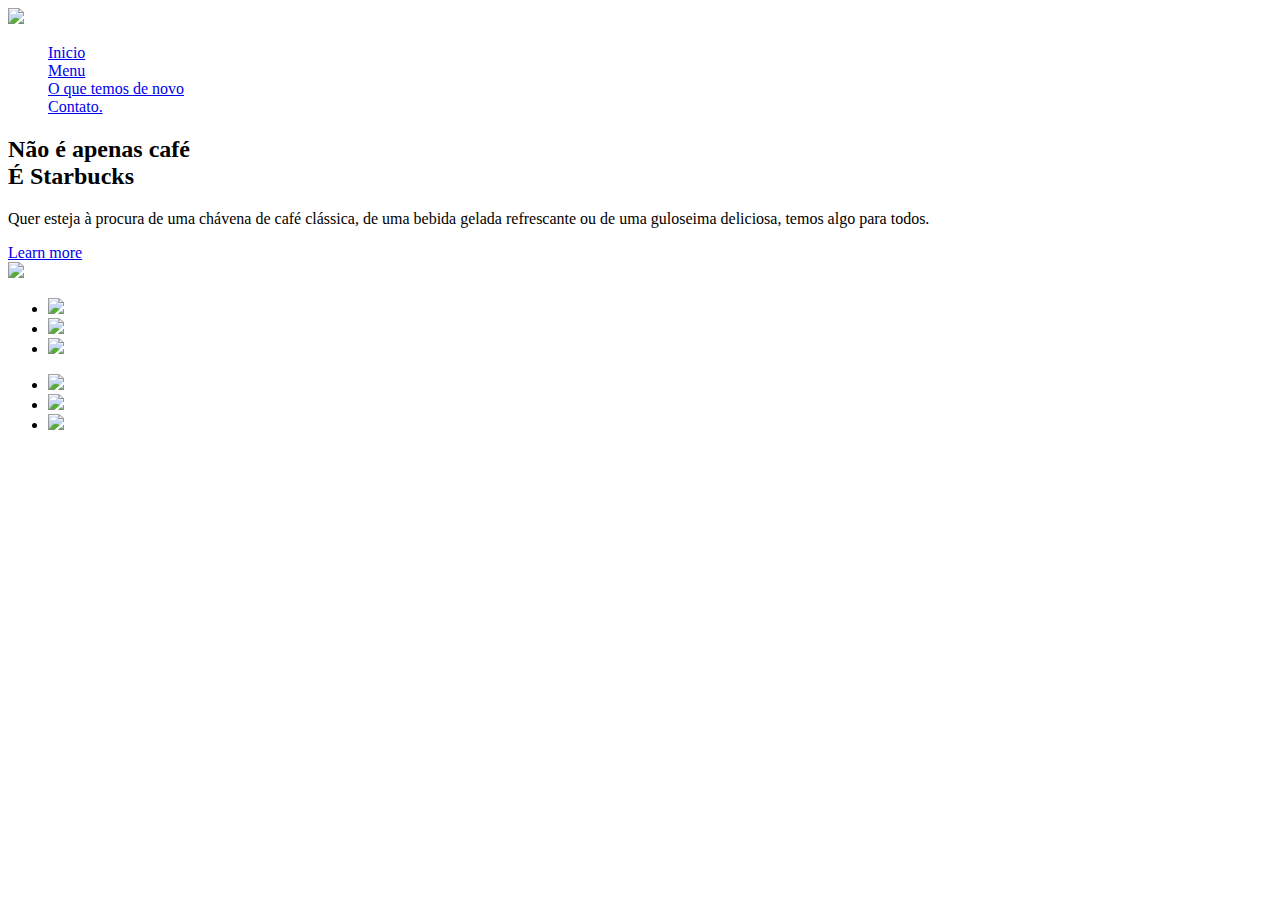
==== index.html @ 850cdb32 "subindo o projeto" ====
<!DOCTYPE html>
<html lang="en">
  <head>
    <meta charset="UTF-8" />
    <link rel="stylesheet" href="style.css" />
    <link rel="icon" type="image/x-icon" href="/img/logo.png">
    <title>Starbucks Website Landing Pages</title>
    <link rel="icon" type="image/x-icon" href="/img/logo.png"> 
    <link rel="stylesheet" href="./assets/styles.css">    

  </head>
  <body>
    <section>
      <div class="circle"></div>
      <header>
        <a href="#" class="logo"> <img src="img/logo.png" /></a>
        <ul class="nav-hover" style="list-style-type: none;">
          <li><a href="hom.html" class="menu-btn">Inicio</a></li>
          <li><a href="main.html" class "menu-btn">Menu</a></li>
          <li><a href="#">O que temos de novo</a></li>
          <li><a href="#">Contato.</a></li>
        </ul>
        
      </header>
      <div class="content">
        <div class="textBox">
          <h2>Não é apenas café<br />É <span>Starbucks</span></h2>
    
          <p>
            Quer esteja à procura de uma chávena de café clássica, de uma bebida gelada refrescante ou de uma guloseima deliciosa, temos algo para todos.
          </p>
          <a href="#">Learn more</a>
        </div>
        <div class="imgBox">
          <img src="img/img1.png" class="starbucks" />
        </div>
      </div>
      <ul class="thumb">
        <li>
          <img
            src="img/thumb1.png"
            onclick="imgSlider('img/img1.png');changeCircleColor('#00AD65')"
          />
        </li>
        <li>
          <img
            src="./img/img2.png"
            onclick="imgSlider('img/img2.png');changeCircleColor('#FF6C96')"
          />
        </li>
        <li>
          <img
            src="img/thumb3.png"
            onclick="imgSlider('img/img3.png');changeCircleColor('#EF21B4')"
          />
        </li>
      </ul>
      <ul class="sci">
        <li>
          <a href="#"><img src="img/facebook.png" /></a>
        </li>
        <li>
          <a href="#"><img src="./img/twitter-x.svg"  class="tt"/></a>
        </li>
        <li>
          <a href="#"><img src="img/instagram.png" /></a>
        </li>
      </ul>
    </section>
    <script type="text/javascript">
      function imgSlider(anything) {
        document.querySelector(".starbucks").src = anything;
      }
      function changeCircleColor(color) {
        const circle = document.querySelector(".circle");
        circle.style.background = color;
      }
    </script>
  </body>
</html>
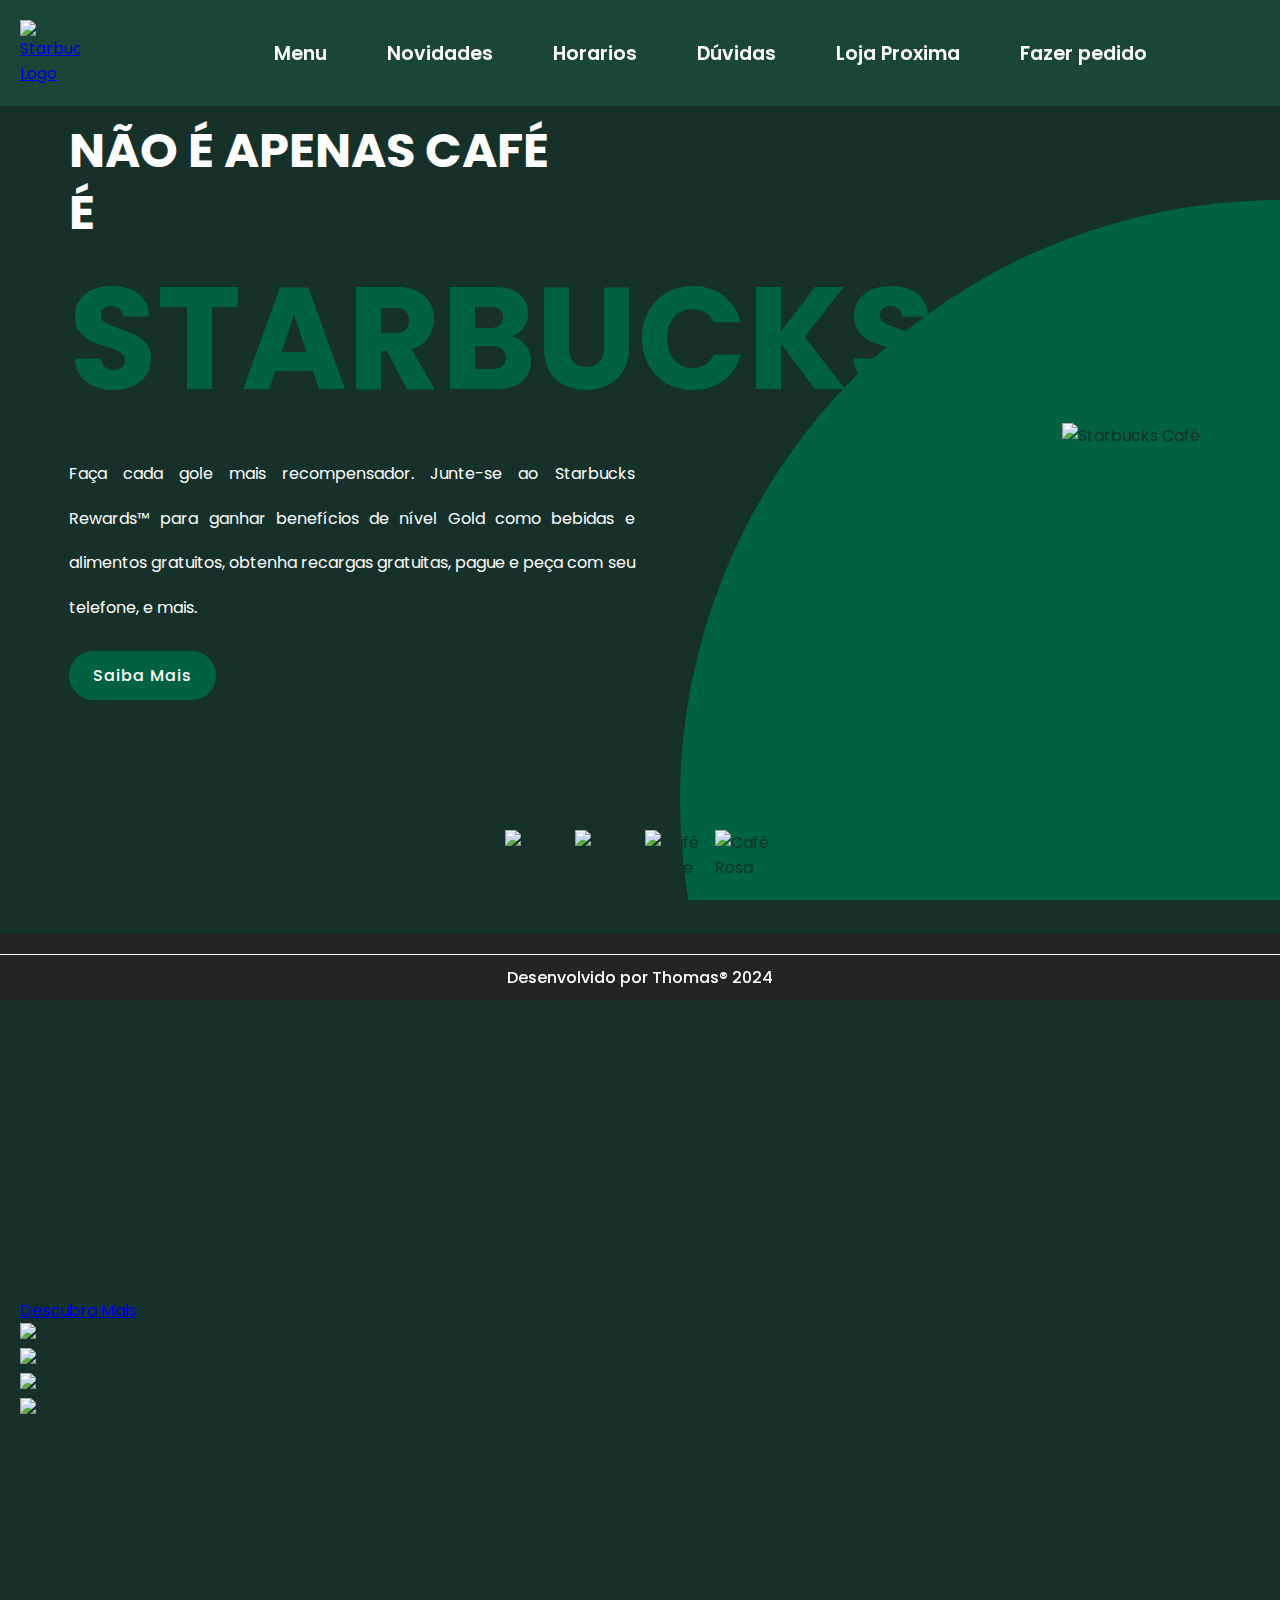
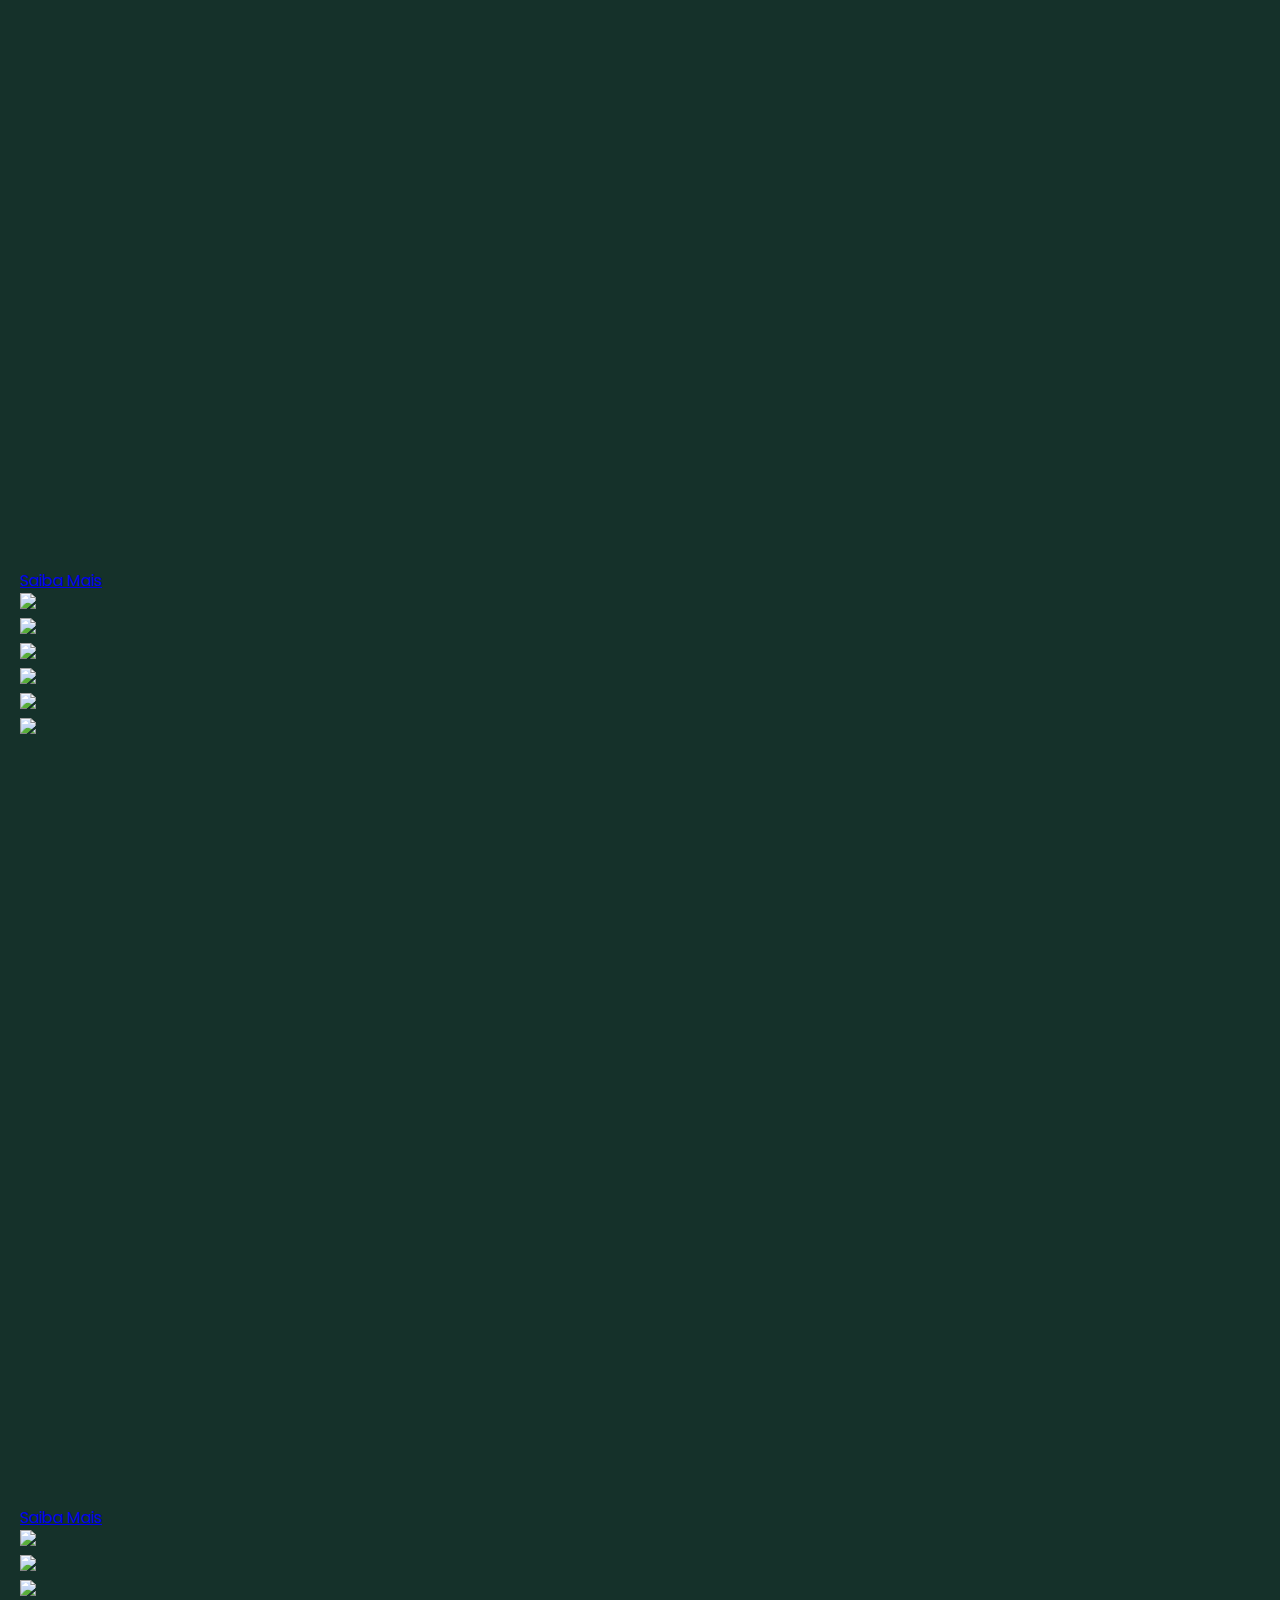
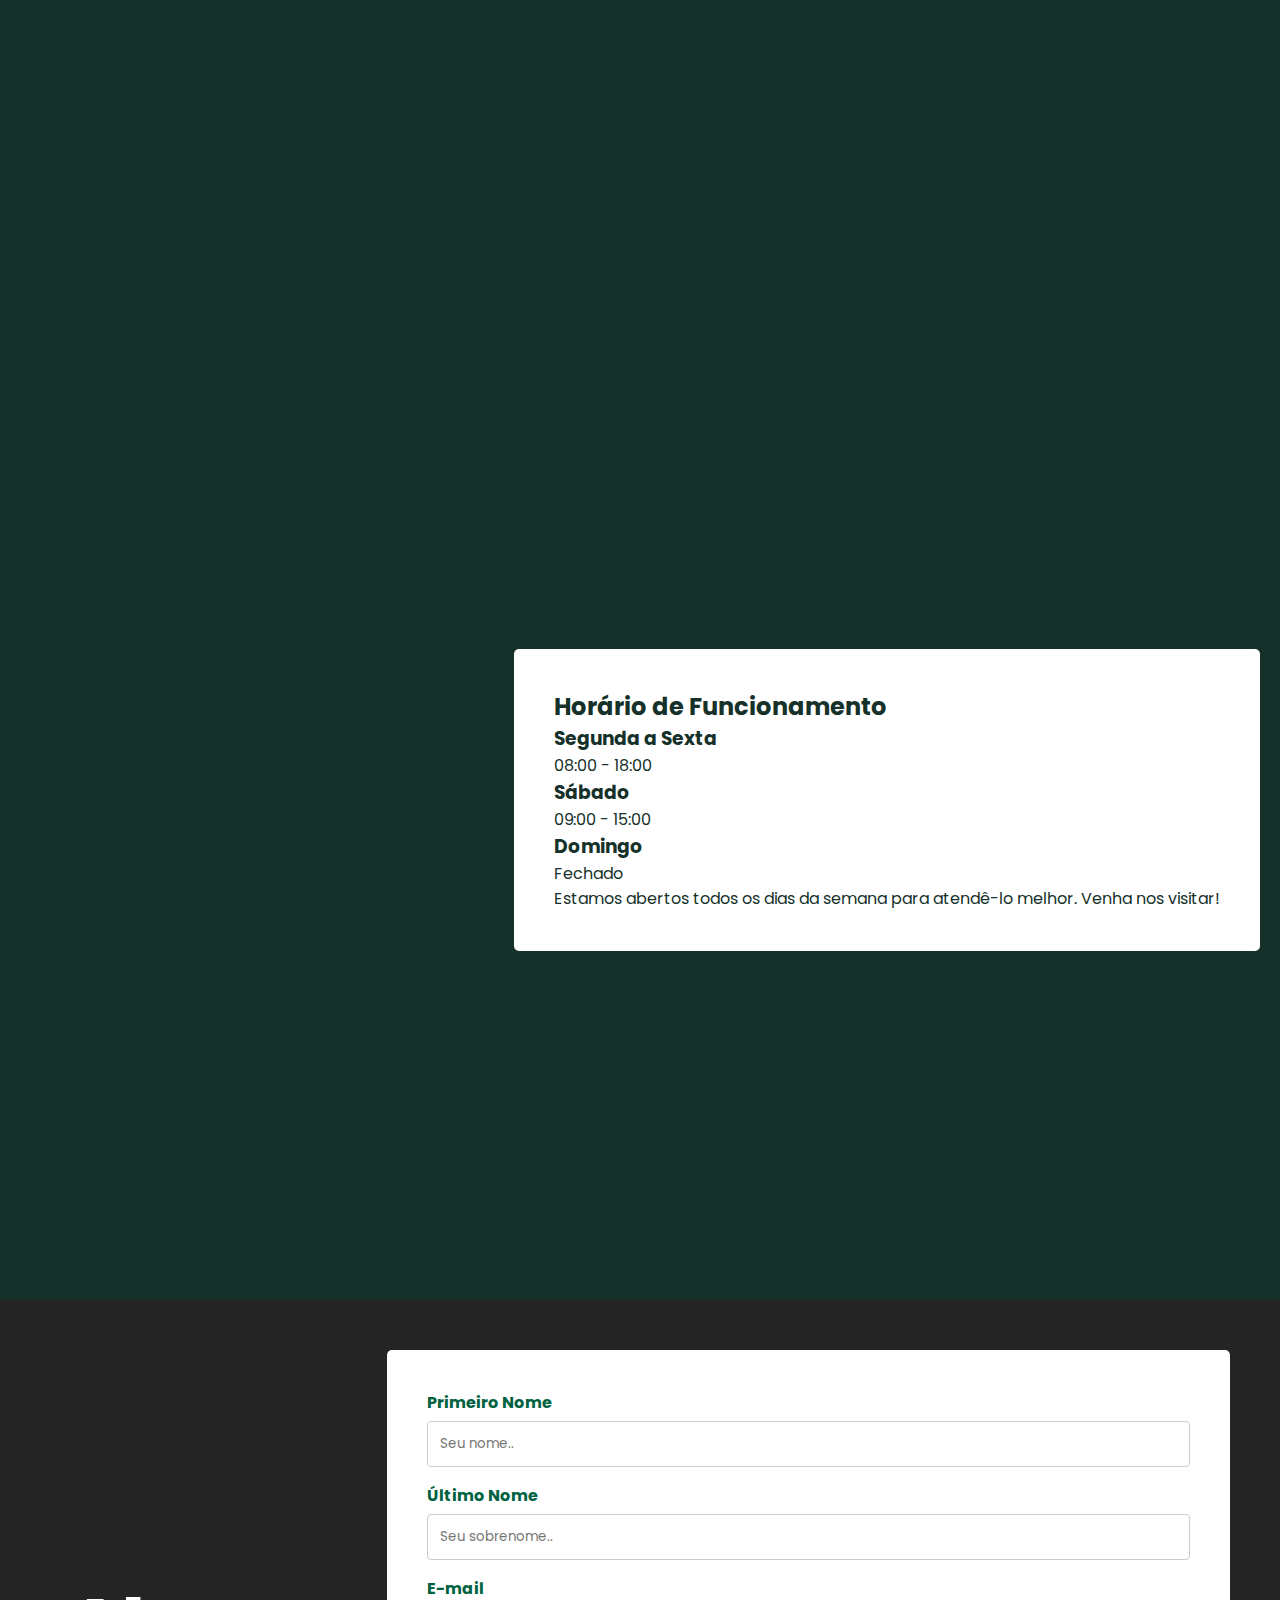
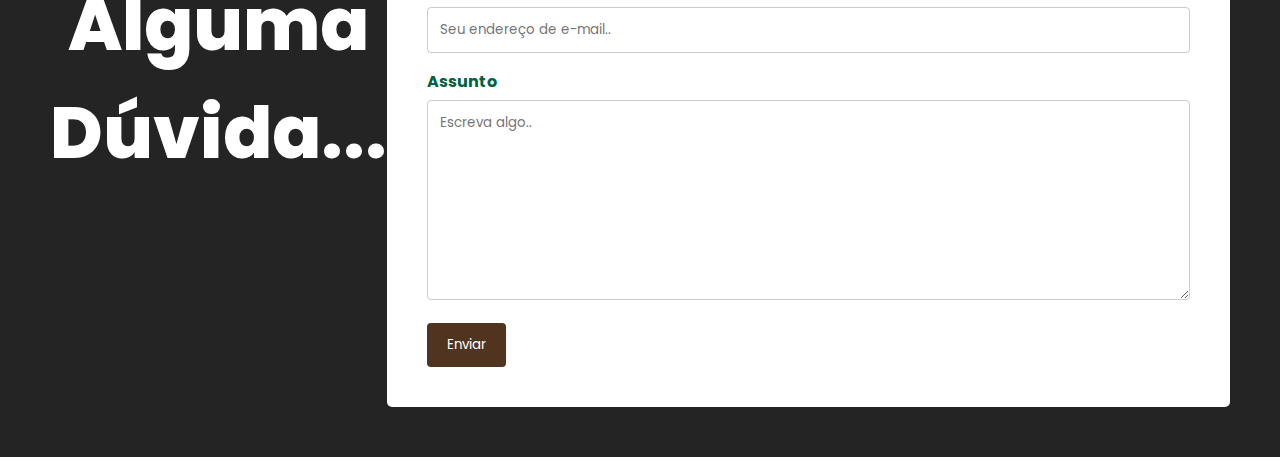
==== commit a9c7e547: "sub" ====
--- a/index.html
+++ b/index.html
@@ -1,80 +1,264 @@
 <!DOCTYPE html>
-<html lang="en">
-  <head>
-    <meta charset="UTF-8" />
-    <link rel="stylesheet" href="style.css" />
-    <link rel="icon" type="image/x-icon" href="/img/logo.png">
-    <title>Starbucks Website Landing Pages</title>
-    <link rel="icon" type="image/x-icon" href="/img/logo.png"> 
-    <link rel="stylesheet" href="./assets/styles.css">    
-
-  </head>
-  <body>
-    <section>
-      <div class="circle"></div>
-      <header>
-        <a href="#" class="logo"> <img src="img/logo.png" /></a>
-        <ul class="nav-hover" style="list-style-type: none;">
-          <li><a href="hom.html" class="menu-btn">Inicio</a></li>
-          <li><a href="main.html" class "menu-btn">Menu</a></li>
-          <li><a href="#">O que temos de novo</a></li>
-          <li><a href="#">Contato.</a></li>
+<html lang="pt-br">
+
+<head>
+    <meta charset="UTF-8">
+    <meta name="description" content="Starbucks - Café e experiências únicas. Junte-se ao Starbucks Rewards™ para benefícios exclusivos.">
+    <meta name="keywords" content="Starbucks, café, bebidas, Rewards, menu, café da manhã">
+    <meta name="viewport" content="width=device-width, initial-scale=1.0">
+    <title>Starbucks</title>
+    <link rel="stylesheet" href="https://cdnjs.cloudflare.com/ajax/libs/font-awesome/5.15.4/css/all.min.css" integrity="HASH_CORRETO" crossorigin="anonymous">
+
+    <link rel="stylesheet" href="./assets/css/styles.css">
+    <link rel="icon" type="image/x-icon" href="./assets/img/logo.png">
+    <link rel="stylesheet" href="./assets/css/content-2.css">
+    <link href="https://cdnjs.cloudflare.com/ajax/libs/font-awesome/5.15.4/css/all.min.css" integrity="sha512-v5i/9cUn9mvhAchU8TrdTVgrhFxc3WokVZzVZlQSTKbsfyIbNRt1L1l2P20dQf+UMMKrDcq64ZcUkTp+ZJl4Sw==" crossorigin="anonymous" rel="stylesheet">
+</head>
+
+<body>
+    <section id="home">
+        <div class="circle"></div>
+        <header>
+            <a href="#home"><img src="./assets/img/logo.png" class="logo" alt="Starbucks Logo"></a>
+            <div class="toggle" onclick="toggleMenu()"></div>
+            <ul class="navigation">
+                <li><a href="#home"></a></li>
+                <li><a href="#menu">Menu</a></li>
+                <li><a href="#novidades">Novidades</a></li>
+                <li><a href="#horarios">Horarios</a></li>
+                <li><a href="#duvidas">Dúvidas</a></li>
+                <li><a href="#duvidas">Loja Proxima</a></li>
+                <li><a href="#duvidas">Fazer pedido</a></li>
+            </ul>
+        </header>
+
+        <div class="content">
+            <button onclick="topFunction()" id="myBtn" title="Clique para ir ao topo" class="button">Topo</button>
+            <div class="textBox">
+                <h2>NÃO É APENAS CAFÉ<br />É <span id="output">STARBUCKS</span></h2>
+
+                <p>Faça cada gole mais recompensador. Junte-se ao Starbucks Rewards™ para ganhar benefícios de nível
+                    Gold como bebidas e alimentos gratuitos, obtenha recargas gratuitas, pague e peça com seu telefone,
+                    e mais.</p>
+                <a href="#" id="learnmore">Saiba Mais</a>
+            </div>
+
+            <div class="imgBox">
+                <img src="./assets/img/2cafe.png" alt="Starbucks Café" class="starbucks">
+            </div>
+        </div>
+
+        <ul class="thumbnails">
+            <li>
+                <img id="changeCreme" src="./assets/img/cafe-canudo-reto/cafe-laranja.png" onclick="imageSlider('./assets/img/cafe-canudo-reto/cafe-laranja.png');
+                              changeCircleColor('#e2ba48');" alt="Café Laranja">
+            </li>
+
+            <li>
+                <img id="changeGrozelia" src="./assets/img/cafe-canudo-reto/café groselha.png" onclick="imageSlider('./assets/img/cafe-canudo-reto/café groselha.png');
+                              changeCircleColor('#ce4326');" alt="Café Groselha">
+            </li>
+
+            <li>
+                <img id="changeAcai" src="./assets/img/cafe-canudo-reto/cafe-verde3.png" onclick="imageSlider('./assets/img/cafe-canudo-reto/cafe-verde3.png');
+                              changeCircleColor('#30252b');" alt="Café Verde">
+            </li>
+
+            <li>
+                <img id="changeRosa" src="./assets/img/cafe-canudo-reto/cafe-rosa.png" onclick="imageSlider('./assets/img/cafe-canudo-reto/cafe-rosa.png');
+                              changeCircleColor('#f9d6d9');" alt="Café Rosa">
+            </li>
         </ul>
+        <div class="social-container">
+            <ul class="social" id="social">
+              <li><a href="https://www.facebook.com/Starbucks/" target="_blank"><i class="fab fa-facebook"></i></a></li>
+              <li><a href="https://twitter.com/Starbucks" target="_blank"><i class="fab fa-twitter"></i></a></li>
+              <li><a href="https://www.instagram.com/starbucks_sa" target="_blank"><i class="fab fa-instagram"></i></a></li>
+            </ul>
+          </div>
+          
         
-      </header>
-      <div class="content">
-        <div class="textBox">
-          <h2>Não é apenas café<br />É <span>Starbucks</span></h2>
-    
-          <p>
-            Quer esteja à procura de uma chávena de café clássica, de uma bebida gelada refrescante ou de uma guloseima deliciosa, temos algo para todos.
-          </p>
-          <a href="#">Learn more</a>
-        </div>
-        <div class="imgBox">
-          <img src="img/img1.png" class="starbucks" />
-        </div>
-      </div>
-      <ul class="thumb">
-        <li>
-          <img
-            src="img/thumb1.png"
-            onclick="imgSlider('img/img1.png');changeCircleColor('#00AD65')"
-          />
-        </li>
-        <li>
-          <img
-            src="./img/img2.png"
-            onclick="imgSlider('img/img2.png');changeCircleColor('#FF6C96')"
-          />
-        </li>
-        <li>
-          <img
-            src="img/thumb3.png"
-            onclick="imgSlider('img/img3.png');changeCircleColor('#EF21B4')"
-          />
-        </li>
-      </ul>
-      <ul class="sci">
-        <li>
-          <a href="#"><img src="img/facebook.png" /></a>
-        </li>
-        <li>
-          <a href="#"><img src="./img/twitter-x.svg"  class="tt"/></a>
-        </li>
-        <li>
-          <a href="#"><img src="img/instagram.png" /></a>
-        </li>
-      </ul>
-    </section>
-    <script type="text/javascript">
-      function imgSlider(anything) {
-        document.querySelector(".starbucks").src = anything;
-      }
-      function changeCircleColor(color) {
-        const circle = document.querySelector(".circle");
-        circle.style.background = color;
-      }
+    </section>
+
+    <section class="content-2" id="menu">
+        <div class="content2">
+            <div class="textBox2">
+                <h2>UMA CHÁVENA <br />DE <span class="span">CAFÉ PERFEITA</span></h2>
+                <p>Desde o nosso início em 1971, buscamos a perfeição em cada xícara. Nossas torrefações meticulosas
+                    garantem que cada lote de café ofereça o máximo de sabor. Nossos baristas dedicados preparam cada
+                    bebida artesanalmente, atendendo aos gostos individuais de nossos clientes.</p>
+                <a href="#" class="learnmore">Descubra Mais</a>
+            </div>
+            <div class="carousel">
+                <div class="carousel-list">
+                    <div class="carousel-item-4" data-color="#c9bdb9">
+                        <img src="./assets/img/sem canudo/cafe-chocolate.png" alt="Café Chocolate" onclick="openImageModal(this)">
+                    </div>
+                    <div class="carousel-item-4" data-color="#f2210b">
+                        <img src="./assets/img/sem canudo/cafe-tutti.png" alt="Café Tutti" onclick="openImageModal(this)">
+                    </div>
+                    <div class="carousel-item-4" data-color="#c06804">
+                        <img src="./assets/img/sem canudo/café-amarelo.png" alt="Café Amarelo" onclick="openImageModal(this)">
+                    </div>
+                    <div class="carousel-item-4" data-color="#c06804">
+                        <img src="./assets/img/sem canudo/cafe-azul.png" alt="Café Azul" onclick="openImageModal(this)">
+                     
+                    </div>
+                </div>
+            </div>
+        </div>
+    </section>
+
+    <section class="content-3" id="novidades">
+        <div class="content2">
+            <div class="textBox2">
+                <h2>Bebidas <span class="span"> Refreshers® </span></h2>
+                <p>Descubra os Refreshers® da Starbucks®, bebidas que combinam frescor e sabor de forma única. Desde
+                    1971, nossos grãos são cuidadosamente selecionados e torrados para oferecer a máxima qualidade.
+                    Nossos baristas são especialistas em preparar cada bebida de forma artesanal, garantindo uma
+                    experiência refrescante a cada gole.</p>
+                <a href="#" class="learnmore">Saiba Mais</a>
+            </div>
+            <div class="carousel">
+                <div class="carousel-list">
+                    <div class="carousel-item cafe-chocolate" data-background="#51341F" data-color="#c9bdb9">
+                        <img src="./assets/img/Refreshers/download-removebg-preview.png" alt="Café Chocolate" onclick="openImageModal(this)">
+                    </div>
+                    <div class="carousel-item cafe-tutti" data-background="#f2210b" data-color="#f2210b">
+                        <img src="./assets/img/Refreshers/download__1_-removebg-preview.png" alt="Café Tutti" onclick="openImageModal(this)">
+                    </div>
+
+                    <div class="carousel-item cafe-amarelo" data-background="#E2BA48" data-color="#c06804">
+                        <img src="./assets/img/Refreshers/download__2_-removebg-preview.png" alt="Café Amarelo" onclick="openImageModal(this)">
+                    </div>
+                    <div class="carousel-item cafe-amarelo" data-background="#E2BA48" data-color="#c06804">
+                        <img src="./assets/img/Refreshers/download__3_-removebg-preview.png" alt="Café Amarelo" onclick="openImageModal(this)">
+                    </div>
+                    <div class="carousel-item cafe-amarelo" data-background="#E2BA48" data-color="#c06804">
+                        <img src="./assets/img/Refreshers/download__4_-removebg-preview.png" alt="Café Amarelo" onclick="openImageModal(this)">
+                    </div>
+                    <div class="carousel-item cafe-amarelo" data-background="#E2BA48" data-color="#c06804">
+                        <img src="./assets/img/Refreshers/images__1_-removebg-preview.png" alt="Café Amarelo" onclick="openImageModal(this)">
+                    </div>
+                </div>
+            </div>
+        </div>
+    </section>
+
+    <section class="content-4" id="menu">
+        <div class="content2">
+            <div class="textBox2">
+                <h2>Café com <span class="span"> Sanduíches e wraps </span></h2>
+                <p>Explore nosso delicioso menu de café da manhã, incluindo sanduíches e wraps preparados com
+                    ingredientes frescos e cuidadosamente selecionados. Desde nossa fundação em 1971, priorizamos a
+                    qualidade de cada ingrediente, garantindo uma experiência única a cada mordida. Nossos baristas
+                    estão à disposição para preparar seu café da manhã da maneira que você preferir.</p>
+                <a href="#" class="learnmore">Saiba Mais</a>
+            </div>
+            <div class="carousel">
+                <div class="carousel-list">
+                    <div class="carousel-item data-color=" #c9bdb9">
+                        <img src="./assets/img/café da manhã/download__9_-removebg-preview.png" alt="Café Chocolate" onclick="openImageModal(this)">
+                    </div>
+                    <div class="carousel-item data-color=" #f2210b">
+                        <img src="./assets/img/café da manhã/download__5_-removebg-preview.png" alt="Café Tutti" onclick="openImageModal(this)">
+                    </div>
+                    <div class="carousel-item-4 data-color=" #c06804">
+                        <img src="./assets/img/café da manhã/download__7_-removebg-preview.png" alt="Café Amarelo" onclick="openImageModal(this)">
+                    </div>
+                </div>
+            </div>
+        </div>
+    </section>
+    <section class="time" id="horarios">>
+        <div class="container">
+            <h2>Horário de Funcionamento</h2>
+            <div class="opening-hours">
+                <div class="day">
+                    <h3>Segunda a Sexta</h3>
+                    <p>08:00 - 18:00</p>
+                </div>
+                <div class="day">
+                    <h3>Sábado</h3>
+                    <p>09:00 - 15:00</p>
+                </div>
+                <div class="day">
+                    <h3>Domingo</h3>
+                    <p>Fechado</p>
+                </div>
+            </div>
+            <p class="info">Estamos abertos todos os dias da semana para atendê-lo melhor. Venha nos visitar!</p>
+        </div>
+    </section>
+
+    <section class="section2" id="duvidas">
+        <h2 class="section2heading" id="heading2">Alguma Dúvida...</h2>
+        <br>
+        <div class="container">
+            <input type="text" name="myhoneypot" class="myclass" style="display:none">
+            <form id="my-form" action="https://formspree.io/f/xdoveeaj" method="POST">
+                <label for="fname">Primeiro Nome</label>
+                <input type="text" id="fname" name="firstname" placeholder="Seu nome.." required>
+
+                <label for="lname">Último Nome</label>
+                <input type="text" id="lname" name="lastname" placeholder="Seu sobrenome.." required>
+
+                <label for="email">E-mail</label>
+                <input type="email" id="email" name="email" pattern="[^@]*@[^@]*" required placeholder="Seu endereço de e-mail..">
+
+                <label for="subject">Assunto</label>
+                <textarea id="subject" name="subject" placeholder="Escreva algo.." style="height:200px" required></textarea>
+
+                <input type="submit" value="Enviar" id="my-form-button">
+            </form>
+        </div>
+    </section>
+
+    <footer class="footer">
+        <p>Desenvolvido por Thomas® 2024 </p>
+    </footer>
+
+    <!-- Scripts -->
+    <script src="https://formspree.io/js/formbutton-v1.0.4.min.js"></script>
+    <script src="./assets/js/script.js"></script>
+    <script src="./assets/js/slideIndex.js"></script>
+
+    <script>
+        // Função para mostrar/esconder o menu responsivo
+        function toggleMenu() {
+            var navigation = document.querySelector('.navigation');
+            navigation.classList.toggle('active');
+        }
+
+        // Função para rolar suavemente para o topo da página
+        function topFunction() {
+            document.body.scrollTop = 0;
+            document.documentElement.scrollTop = 0;
+            function changeSlide() {
+                console.log("slideIndex:", slideIndex);
+                console.log("slides:", slides);
+
+                // Verifique se slides[slideIndex] não é null antes de acessar suas propriedades
+                if (slides[slideIndex]) {
+                    slides.forEach((slide) => {
+                        slide.style.display = 'none';
+                    });
+                    slides[slideIndex].style.display = 'block';
+
+                    const currentSlide = slides[slideIndex];
+                    const backgroundColor = currentSlide.dataset.background;
+                    const textColor = currentSlide.dataset.color;
+
+                    content2.style.background = backgroundColor;
+                    content2.style.color = textColor;
+                    span2.style.color = textColor;
+                } else {
+                    console.error("O elemento slides[slideIndex] é null ou undefined.");
+                }
+            }
+
+        }
     </script>
-  </body>
-</html>
+</body>
+
+</html>--- a/assets/css/styles.css
+++ b/assets/css/styles.css
@@ -0,0 +1,742 @@
+/* Importando a fonte Poppins do Google Fonts */
+@import url('https://fonts.googleapis.com/css2?family=Poppins:wght@300;400;500;600;700;800;900&display=swap');
+
+/* Estilos gerais para todos os elementos */
+* {
+    margin: 0;
+    padding: 0;
+    box-sizing: border-box;
+    font-family: 'Poppins', sans-serif; /* Definindo Poppins como fonte padrão */
+}
+
+/* Corpo da página */
+body {
+    overflow-x: hidden; /* Ocultar barra de rolagem horizontal */
+    background-color: #15312a;
+}
+
+/* Seções principais */
+section {
+    position: relative;
+    width: 100%;
+    min-height: 100vh;
+    padding: 100px;
+    display: flex;
+    align-items: center;
+    justify-content: space-between;
+    background-color: #15312a;
+    color: #15312a;
+    background-size: cover; /* Cobrir todo o espaço disponível */
+    background-position: center; /* Centralizar a imagem */
+    background-repeat: no-repeat; /* Não repetir a imagem */
+}
+
+/* Seção específica para o conteúdo secundário */
+.section2 {
+  width: 100%;
+  min-height: 80vh;
+  padding: 50px;
+  background: #242424;
+}
+
+/* Área à direita da seção secundária */
+.section2right {
+    width: 55%;
+    min-height: 80vh;
+    padding: 50px;
+    background: #fff;
+    box-shadow: 0 0 20px rgba(0, 0, 0, 0.1); /* Sombra suave */
+}
+
+/* Título da seção secundária */
+.section2heading {
+    color: #fff;
+    text-align: center;
+    font-weight: 800;
+    font-size: 4.5rem; /* Tamanho grande para títulos */
+}
+
+/* Estilo para o span dentro da seção 2 */
+.span2 {
+    color: #fff;
+    font-weight: 300;
+    font-size: 1rem; /* Ajuste no tamanho do texto */
+    text-indent: 0.5px; /* Ajuste mínimo no recuo do texto */
+}
+
+/* Estilos para o cabeçalho */
+header {
+  position: fixed;
+  top: 0;
+  left: 0;
+  width: 100%;
+  padding: 5px 100px;
+  display: flex;
+  align-items: center;
+  background: rgb(41 127 99 / 27%);
+  z-index: 1000;
+  backdrop-filter: drop-shadow(2px 4px 6px black);
+  color: #000;
+}
+
+/* Estilos para o logo no cabeçalho */
+header .logo {
+  max-width: 80px; /* Largura máxima do logo */
+}
+
+/* Estilos para os links no cabeçalho */
+header ul {
+  display: flex;
+  align-items: center;
+  flex-grow: 1; /* Ocupa o espaço disponível */
+  justify-content: center; /* Centraliza os links horizontalmente */
+  margin: 0; /* Remove margem padrão */
+  padding: 0; /* Remove padding padrão */
+}
+
+header ul li {
+  list-style: none;
+  margin-left: 20px; /* Espaçamento entre os itens de menu */
+}
+
+header ul li a {
+  color: #fff; /* Cor do texto */
+  font-weight: 600;
+  text-decoration: none;
+  transition: color 0.3s ease; /* Transição suave de cor */
+  padding: 10px 20px; /* Espaçamento interno dos links */
+  display: inline-block; /* Para alinhar centralmente */
+}
+
+/* Estilos de hover para os links no cabeçalho */
+header ul li a:hover {
+  color: #45a049; /* Cor destacada no hover */
+}
+
+
+/* Botão para rolar para o topo */
+#myBtn {
+    display: none;
+    position: fixed;
+    bottom: 20px;
+    right: 20px;
+    z-index: 99;
+    font-size: 18px;
+    border: none;
+    outline: none;
+    background-color: #006241;
+    color: white;
+    cursor: pointer;
+    padding: 15px;
+    border-radius: 50px; /* Borda arredondada */
+}
+
+/* Estilização do botão ao passar o mouse */
+#myBtn:hover {
+    background-color: #45a049; /* Cor destacada no hover */
+}
+
+/* Estilos gerais para o conteúdo */
+
+
+.content {
+  position: relative;
+  width: 100%;
+  display: flex;
+  align-items: center;
+  justify-content: space-between;
+  flex-direction: column;
+  text-align: justify;
+  padding: 20px 60px 0px 49px;
+}
+
+/* Caixa de texto no conteúdo principal */
+.content .textBox {
+    position: relative;
+    max-width: 600px;
+}
+
+/* Título H2 dentro da caixa de texto */
+.content .textBox h2 {
+    color: #fff; /* Cor do texto branco */
+    font-size: 3em; /* Tamanho da fonte */
+    font-weight: 700; /* Negrito */
+    line-height: 1.3; /* Altura da linha */
+    margin-bottom: 20px; /* Espaçamento inferior */
+}
+
+/* Estilo para o span dentro do título H2 */
+.content .textBox h2 span {
+    color: #006241; /* Cor verde */
+    font-size: 3em; /* Tamanho da fonte */
+    font-weight: 700; /* Negrito */
+}
+
+/* Parágrafo dentro da caixa de texto */
+.content .textBox p {
+    color: #fff; /* Cor do texto branco */
+    margin-top: 20px; /* Espaçamento superior */
+    line-height: 2.8; /* Altura da linha */
+}
+
+/* Estilo para o link 'Saiba Mais' */
+.content .textBox a {
+    display: inline-block; /* Exibir como bloco */
+    margin-top: 20px; /* Espaçamento superior */
+    padding: 12px 24px; /* Espaçamento interno */
+    background: #006241; /* Cor de fundo verde */
+    color: #fff; /* Cor do texto branco */
+    border-radius: 40px; /* Raio do canto arredondado */
+    letter-spacing: 1px; /* Espaçamento entre letras */
+    font-weight: 500; /* Peso da fonte */
+    text-decoration: none; /* Remover decoração de link */
+    transition: background-color 0.3s ease, color 0.3s ease; /* Transições suaves */
+}
+
+/* Estilo para o hover no botão 'Saiba Mais' */
+.content .textBox a:hover {
+    background: #45a049; /* Cor de fundo destacada no hover */
+    color: #fff; /* Cor do texto branco */
+}
+
+/* Caixa de imagem dentro do conteúdo principal */
+.content .imgBox {
+    width: 100%; /* Largura total para layout responsivo */
+    display: flex;
+    justify-content: center; /* Centralizar imagem */
+    padding: 20px 0; /* Espaçamento interno */
+    margin-top: 50px; /* Espaçamento superior */
+}
+
+/* Imagem dentro da caixa de imagem */
+.content .imgBox img {
+    max-width: 100%; /* Largura máxima da imagem */
+    height: auto; /* Altura automática para manter a proporção */
+}
+
+/* Estilização das miniaturas */
+.thumbnails {
+    position: absolute; /* Posição absoluta para fixar na parte inferior */
+    left: 50%; /* Centralizar horizontalmente */
+    bottom: 20px; /* Distância do fundo da página */
+    transform: translateX(-50%); /* Centralizar horizontalmente */
+    display: flex; /* Usar flexbox para alinhar os itens horizontalmente */
+    justify-content: center; /* Centralizar os itens horizontalmente */
+    align-items: center; /* Alinhar os itens verticalmente */
+}
+
+/* Estilos para cada item da lista de miniaturas */
+.thumbnails li {
+    list-style: none; /* Remover marcadores de lista */
+    margin: 0 5px; /* Espaçamento entre os itens de miniatura */
+    cursor: pointer; /* Mostrar cursor ao passar por cima */
+    transition: transform 0.5s ease-in-out; /* Transição suave de transformação */
+}
+
+/* Efeito de hover nas miniaturas */
+.thumbnails li:hover {
+    transform: translateY(-5px); /* Levantar um pouco ao passar o mouse */
+}
+
+/* Imagens dentro dos itens da lista de miniaturas */
+.thumbnails li img {
+    width: 50px; /* Largura fixa para as miniaturas */
+    height: auto; /* Altura automática para manter proporções */
+}
+
+/* Estilização para o container dos ícones de redes sociais */
+.social-container {
+    position: fixed;
+    top: 50%;
+    transform: translateY(-50%);
+    left: 20px; /* Ajuste a posição da borda esquerda conforme necessário */
+    z-index: 999; /* Garante que os ícones fiquem acima do conteúdo rolável */
+  }
+  
+  /* Estilização para as redes sociais */
+  .social {
+    list-style-type: none;
+    padding: 0;
+    margin: 0;
+    display: flex;
+    flex-direction: column; /* Mostra os ícones verticalmente */
+    align-items: center; /* Centraliza horizontalmente */
+  }
+  
+  .social li {
+    margin-bottom: 10px; /* Espaçamento entre os ícones */
+  }
+  
+  .social a {
+    display: block;
+    width: 40px;
+    height: 40px;
+    font-size: 24px;
+    color: #fff;
+    text-align: center;
+    line-height: 40px;
+    border-radius: 50%;
+    background-color: #333;
+    transition: background-color 0.3s ease;
+  }
+  
+  .social a:hover {
+    background-color: #555;
+  }
+  
+  
+  /* Responsivo para telas menores */
+  @media screen and (max-width: 600px) {
+    .social {
+      flex-direction: column;
+      align-items: center;
+    }
+  
+    .social li {
+      margin: 10px 0;
+    }
+  }
+  
+/* Estilos para o contêiner do carrossel */
+.carousel-item-4 {
+    width: 100%; /* Garante que cada item do carrossel ocupe toda a largura disponível */
+    overflow: hidden; /* Impede que a imagem saia do limite do item do carrossel */
+  }
+  
+  /* Estilos para as imagens dentro de cada item do carrossel */
+  .carousel-item-4 img {
+    width: 100%; /* Garante que a imagem ocupe toda a largura do item do carrossel */
+    height: auto; /* Permite que a altura seja ajustada automaticamente para manter a proporção */
+    display: block; /* Garante que a imagem se comporte como um bloco */
+  }
+  
+/* Estilo para o círculo de fundo */
+.circle {
+    position: absolute;
+    top: 0;
+    left: 0;
+    width: 100%;
+    height: 100%;
+    background: #006241;
+    clip-path: circle(600px at right 800px); /* Efeito de clip-path para o círculo */
+}
+
+/* Carousel principal */
+.carousel {
+    max-width: 100%;
+    overflow: hidden;
+    position: relative;
+}
+
+/* Lista de itens do carousel */
+.list {
+    display: flex;
+    transition: transform 0.5s ease-in-out;
+}
+
+/* Estilo para cada item do carousel */
+.item {
+    min-width: 100%;
+    flex: 0 0 auto;
+    text-align: center;
+    padding: 20px;
+    box-sizing: border-box;
+}
+
+/* Imagem dentro de cada item do carousel */
+.item img {
+    max-width: 100%;
+    height: auto;
+    margin-bottom: 10px; /* Espaçamento inferior da imagem */
+}
+
+/* Botões de controle para o carousel */
+.buttons {
+    position: absolute;
+    top: 50%;
+    width: 100%;
+    display: flex;
+    justify-content: space-between;
+    transform: translateY(-50%);
+}
+
+/* Estilo para os botões de controle do carousel */
+.buttons button {
+    background-color: #006241;
+    color: white;
+    border: none;
+    padding: 10px 20px;
+    cursor: pointer;
+    font-size: 20px;
+    border-radius: 30px;
+}
+
+/* Efeito de hover nos botões de controle */
+.buttons button:hover {
+    background-color: #004d33;
+}
+
+/* Estilização para os formulários */
+input[type=text], 
+input[type=email], 
+select, 
+textarea {
+    width: 100%;
+    padding: 12px;
+    border: 1px solid #ccc;
+    border-radius: 4px;
+    box-sizing: border-box;
+    margin-top: 6px;
+    margin-bottom: 16px;
+    resize: vertical;
+}
+
+/* Estilização para o botão de envio no formulário */
+input[type=submit] {
+    background-color: #51341F;
+    color: white;
+    padding: 12px 20px;
+    border: none;
+    border-radius: 4px;
+    cursor: pointer;
+}
+
+/* Efeito de hover no botão de envio do formulário */
+input[type=submit]:hover {
+    background-color: #45a049;
+}
+
+/* Estilização para os rótulos nos formulários */
+label {
+    font-weight: 700;
+    color: #006241;
+}
+
+/* Estilização para o container que envolve o formulário */
+.container {
+    border-radius: 5px;
+    background-color: #fff;
+    padding: 40px;
+}
+
+/* Estilo para o rodapé */
+.footer {
+    position: fixed;
+    left: 0;
+    bottom: -100px; /* Começa fora da tela */
+    width: 100%;
+    background-color: #242424;
+    color: #fff; /* Cor do texto mais escura para melhor legibilidade */
+    text-align: center;
+    padding: 10px 0; /* Aumentei o padding para 20px */
+    font-weight: 500; /* Reduzi o peso da fonte para torná-la mais leve */
+    font-family: 'Segoe UI', Tahoma, Geneva, Verdana, sans-serif; /* Fonte mais moderna */
+    box-shadow: 0 -2px 5px rgba(0, 0, 0, 0.1); /* Sombra sutil na parte inferior */
+    transition: bottom 0.3s ease; /* Transição suave para a animação */
+}
+
+.footer.active {
+    bottom: 0; /* Aparece no final da página */
+}
+
+.footer::before {
+    content: "";
+    display: block;
+    width: 100%;
+    height: 1px;
+    background-color: #fff; /* Linha decorativa */
+    color: #fff; /* Cor do texto mais escura para melhor legibilidade */
+    margin: 10px 0;
+}
+
+
+
+/* Estilos para telas menores que 768px */
+@media (max-width: 767px) {
+    /* Ajustes gerais para telas menores */
+
+    /* Cabeçalho */
+    header {
+        padding: 20px;
+    }
+
+    header .logo {
+        max-width: 60px;
+    }
+
+    header ul {
+        display: none;
+    }
+
+    .toggle {
+        position: relative;
+        width: 30px;
+        height: 30px;
+        cursor: pointer;
+        background: url('https://starbucks-landing-page.netlify.app/public/images/menu.png');
+        background-size: 30px;
+        background-position: center;
+        background-repeat: no-repeat;
+        filter: invert(1);
+        z-index: 11;
+    }
+
+    .toggle.active {
+        position: fixed;
+        right: 20px;
+        background: url('https://starbucks-landing-page.netlify.app/public/images/close.png');
+        background-size: 25px;
+        background-position: center;
+        background-repeat: no-repeat;
+    }
+
+    header ul.navigation.active {
+        position: fixed;
+        top: 0;
+        left: 0;
+        width: 100%;
+        height: 100%;
+        display: flex;
+        flex-direction: column;
+        align-items: center;
+        justify-content: center;
+        background: #fff;
+        z-index: 10;
+    }
+
+    header ul li a {
+        font-size: 1.5em;
+        margin: 5px 0;
+    }
+
+    section {
+        padding: 20px 20px 120px;
+    }
+
+    .content {
+        flex-direction: column;
+        margin-top: 100px;
+    }
+
+    .content .textBox {
+        max-width: 100%;
+    }
+
+    .content .textBox h2 {
+        font-size: 2.5em;
+        margin-bottom: 15px;
+    }
+
+    .content .imgBox {
+        max-width: 90%;
+        justify-content: center;
+    }
+
+    .content .imgBox img {
+        max-width: 350px;
+    }
+
+    .thumbnails li img {
+        max-width: 50px;
+    }
+
+    .social {
+        background: #006241;
+        right: 0;
+        width: 50px;
+        border-top-left-radius: 5px;
+        border-bottom-left-radius: 5px;
+    }
+
+    .circle {
+        clip-path: circle(400px at center bottom);
+    }
+}
+
+/* Estilos para telas de 768px a 991px */
+@media (min-width: 768px) and (max-width: 991px) {
+    /* Ajustes gerais para telas médias */
+
+    header {
+        padding: 20px;
+    }
+
+    header .logo {
+        max-width: 60px;
+    }
+
+    header ul {
+        display: none;
+    }
+
+    .toggle {
+        position: relative;
+        width: 30px;
+        height: 30px;
+        cursor: pointer;
+        background: url('https://starbucks-landing-page.netlify.app/public/images/menu.png');
+        background-size: 30px;
+        background-position: center;
+        background-repeat: no-repeat;
+        filter: invert(1);
+        z-index: 11;
+    }
+
+    .toggle.active {
+        position: fixed;
+        right: 20px;
+        background: url('https://starbucks-landing-page.netlify.app/public/images/close.png');
+        background-size: 25px;
+        background-position: center;
+        background-repeat: no-repeat;
+    }
+
+    header ul.navigation.active {
+        position: fixed;
+        top: 0;
+        left: 0;
+        width: 100%;
+        height: 100%;
+        display: flex;
+        flex-direction: column;
+        align-items: center;
+        justify-content: center;
+        background: #fff;
+        z-index: 10;
+    }
+
+    header ul li a {
+        font-size: 1.5em;
+        margin: 5px 0;
+    }
+
+    section {
+        padding: 20px 20px 120px;
+    }
+
+    .content {
+        flex-direction: column;
+        margin-top: 100px;
+    }
+
+    .content .textBox {
+        max-width: 100%;
+    }
+
+    .content .textBox h2 {
+        font-size: 2.5em;
+        margin-bottom: 15px;
+    }
+
+    .content .imgBox {
+        max-width: 100%;
+        justify-content: center;
+    }
+
+    .content .imgBox img {
+        max-width: 350px;
+    }
+
+    .thumbnails li img {
+        max-width: 40px;
+    }
+
+    .social {
+        background: #00624105;
+        right: 0;
+        width: 50px;
+        border-top-left-radius: 5px;
+        border-bottom-left-radius: 5px;
+    }
+
+    .circle {
+        clip-path: circle(400px at center bottom);
+    }
+}
+
+/* Estilos para telas maiores que 991px */
+@media (min-width: 992px) {
+    /* Ajustes gerais para telas grandes */
+
+    header {
+        padding: 20px;
+    }
+
+    header .logo {
+        max-width: 60px;
+    }
+
+    .toggle {
+        display: none; /* Ocultar o toggle em telas grandes */
+    }
+
+    header ul {
+        display: flex !important; /* Garantir que o menu seja visível */
+    }
+
+    header ul.navigation.active {
+        display: flex; /* Assegurar que o menu seja visível quando ativo */
+        position: static;
+        width: auto;
+        height: auto;
+        background: transparent;
+        flex-direction: row;
+        justify-content: flex-end;
+    }
+
+    header ul li {
+        margin-left: 20px; /* Espaçamento entre os itens de menu */
+    }
+
+    header ul li a {
+        font-size: 1.2em; /* Tamanho da fonte dos links do menu */
+        margin: 0;
+    }
+
+    section {
+        padding: 20px 20px 120px; /* Espaçamento interno da seção principal */
+    }
+
+    .content {
+        flex-direction: row; /* Layout em linha para o conteúdo principal */
+        margin-top: 0; /* Remover margem superior */
+    }
+
+    .content .textBox {
+        max-width: 50%; /* Largura máxima da caixa de texto */
+    }
+
+    .content .textBox h2 {
+        font-size: 3em; /* Tamanho do título H2 */
+        margin-bottom: 20px; /* Espaçamento inferior do título */
+    }
+
+    .content .imgBox {
+        max-width: 50%; /* Largura máxima da caixa de imagem */
+        justify-content: flex-end; /* Alinhamento à direita */
+    }
+
+    .content .imgBox img {
+        max-width: 100%; /* Largura máxima da imagem */
+    }
+
+    .thumbnails li img {
+        max-width: 60px; /* Largura máxima das miniaturas */
+    }
+
+    .social {
+        display: block; /* Exibir o bloco de redes sociais */
+        position: absolute;
+        top: 20px;
+        right: 20px;
+        width: 50px;
+        height: 50px;
+        border-radius: 50%;
+        background: #006241;
+        z-index: 11;
+    }
+
+    .circle {
+        clip-path: circle(600px at right 800px); /* Efeito de clip-path para o círculo */
+    }
+}
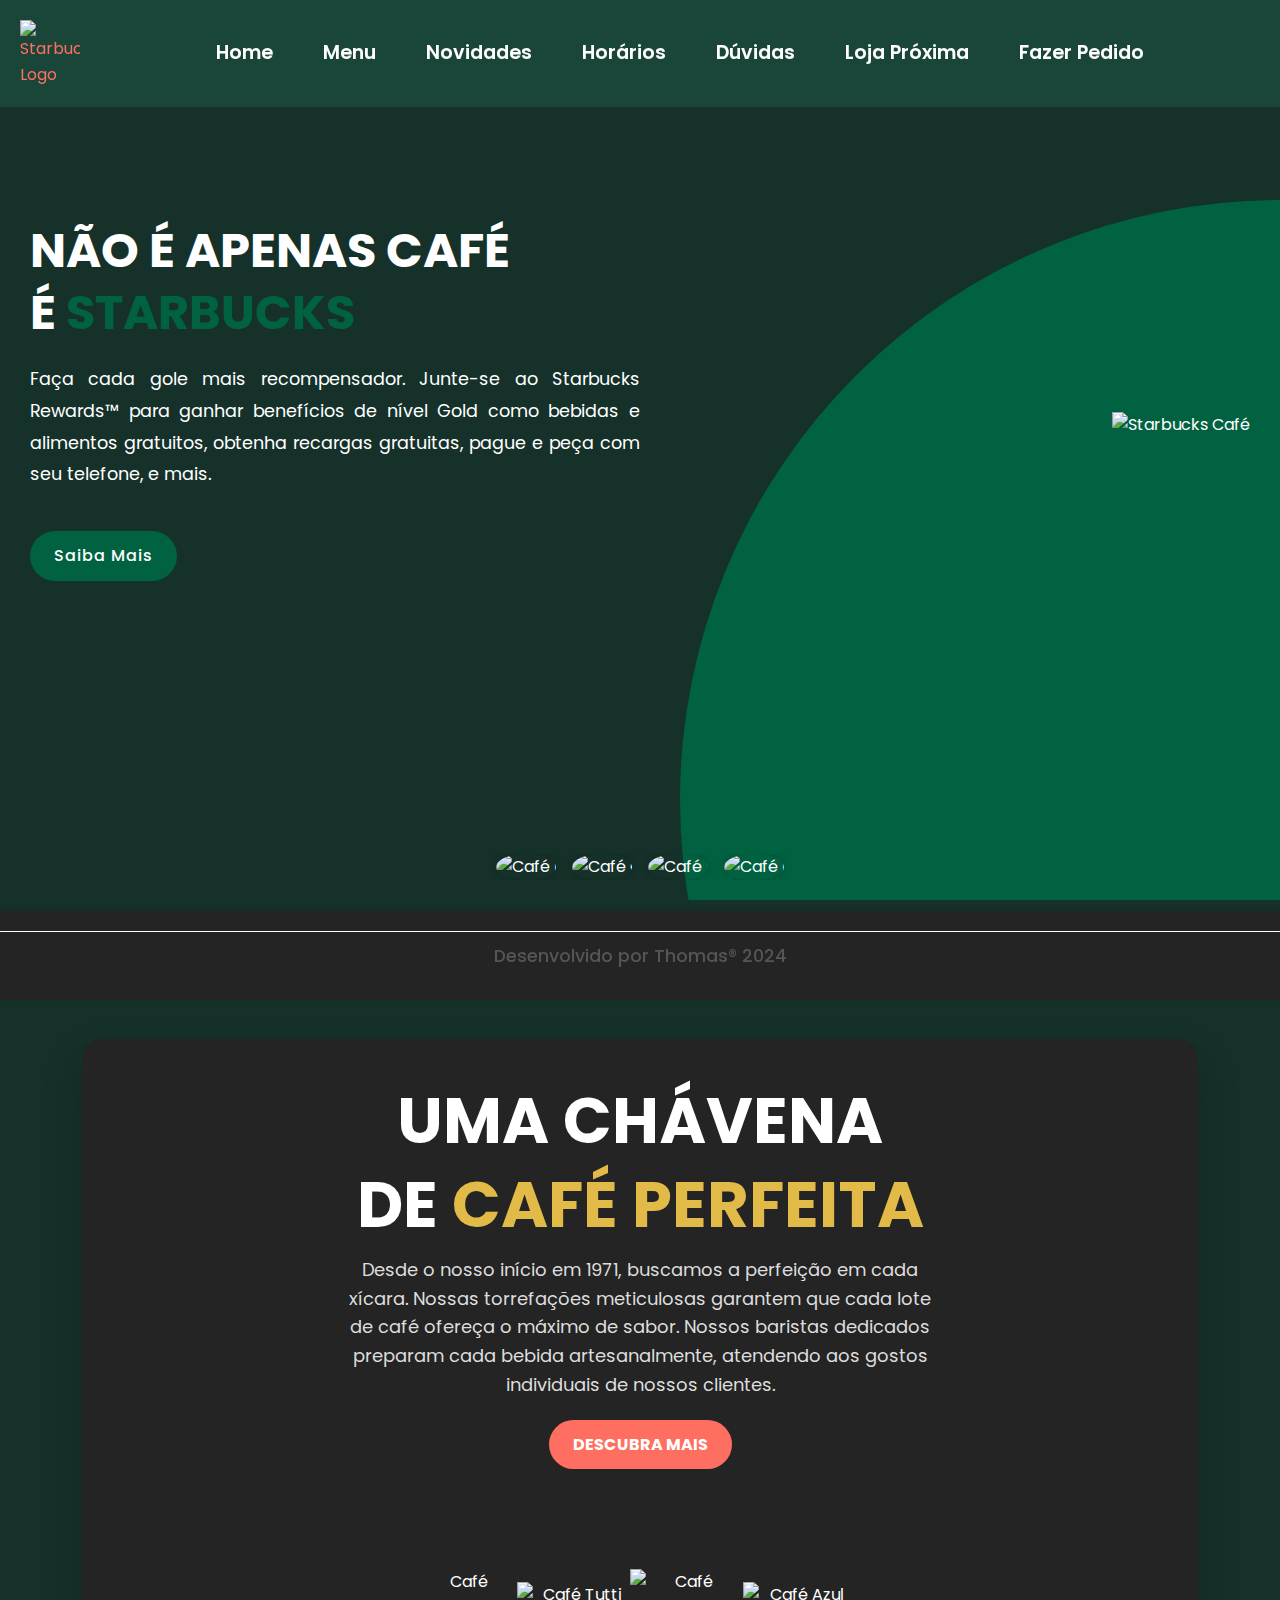
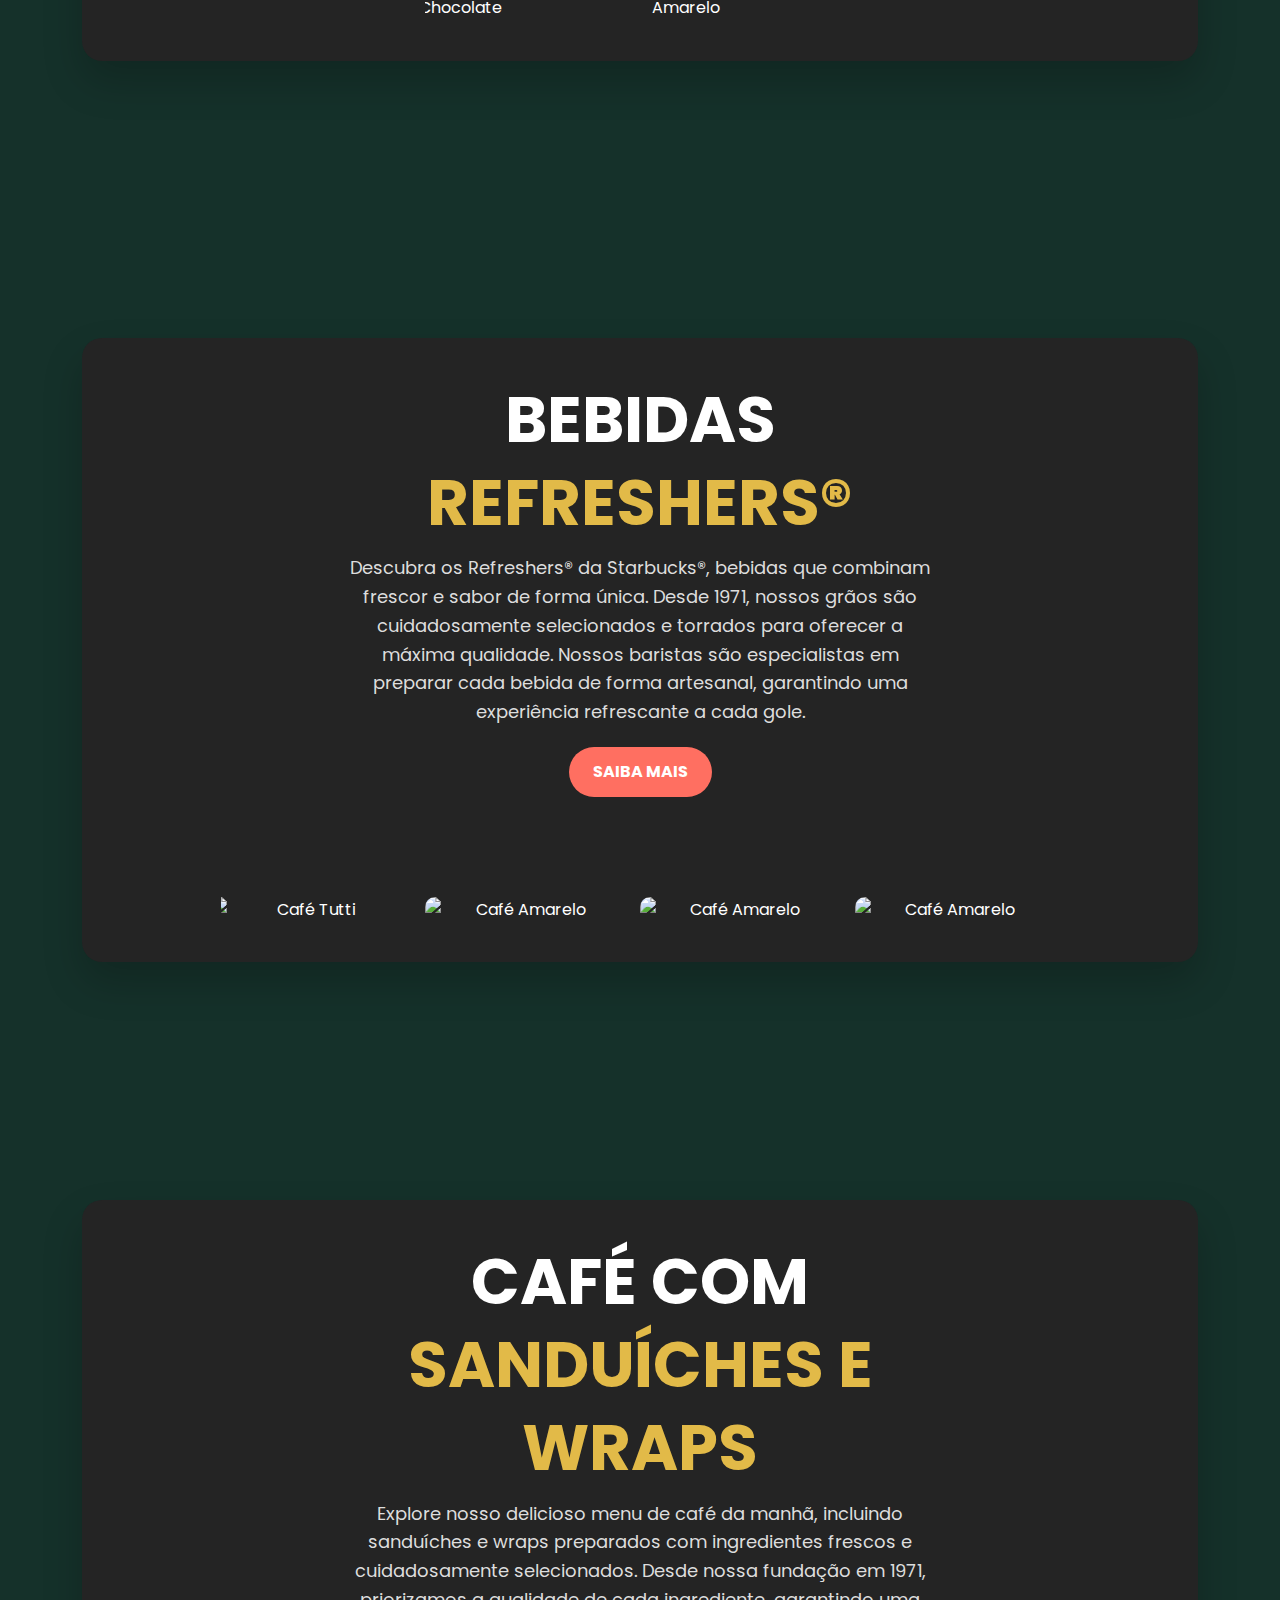
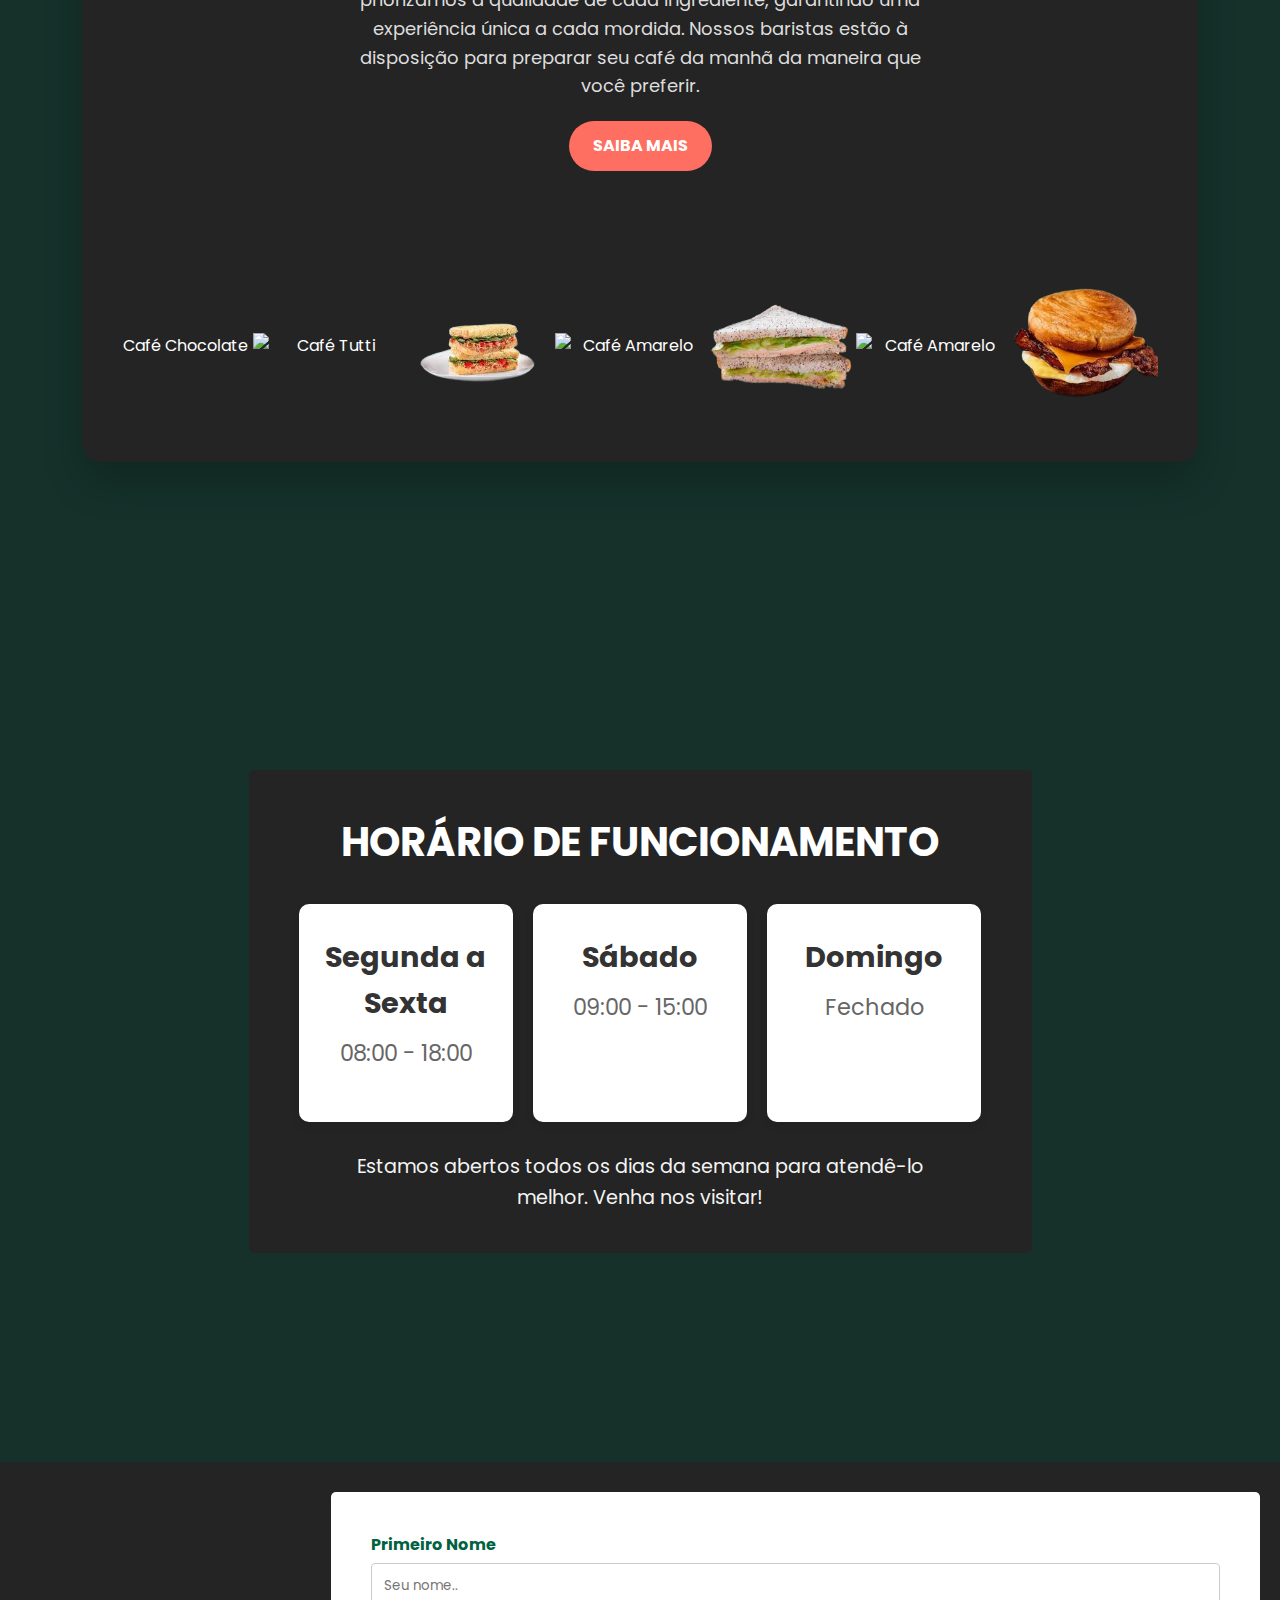
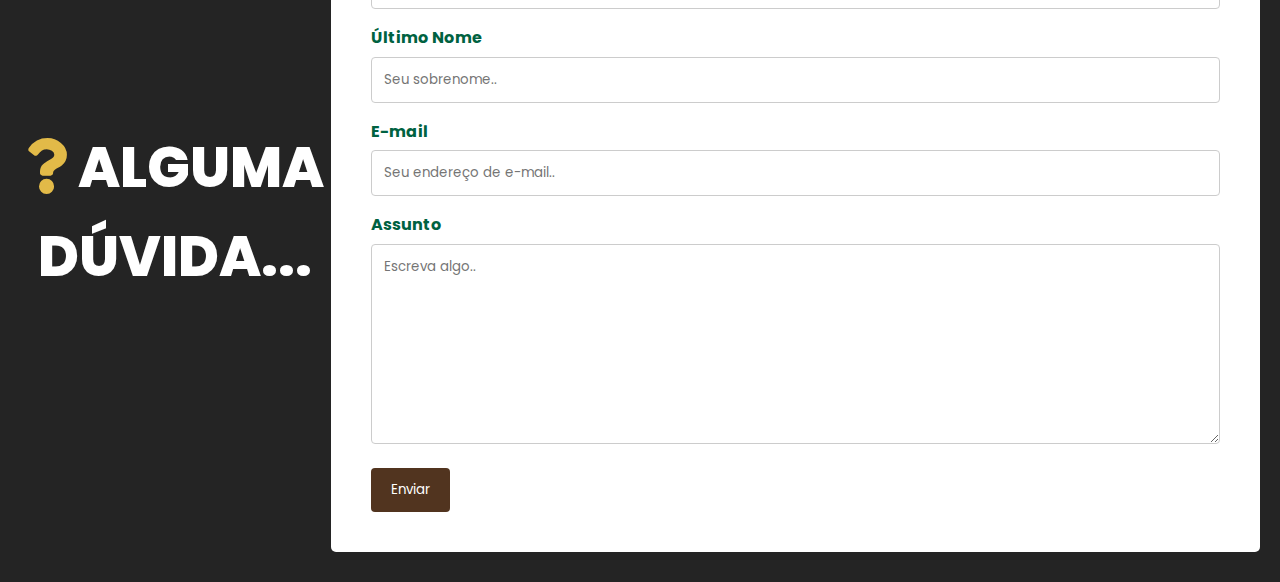
==== commit e671c53d: "up" ====
--- a/index.html
+++ b/index.html
@@ -3,16 +3,18 @@
 
 <head>
     <meta charset="UTF-8">
-    <meta name="description" content="Starbucks - Café e experiências únicas. Junte-se ao Starbucks Rewards™ para benefícios exclusivos.">
+    <meta name="description"
+        content="Starbucks - Café e experiências únicas. Junte-se ao Starbucks Rewards™ para benefícios exclusivos.">
     <meta name="keywords" content="Starbucks, café, bebidas, Rewards, menu, café da manhã">
     <meta name="viewport" content="width=device-width, initial-scale=1.0">
     <title>Starbucks</title>
-    <link rel="stylesheet" href="https://cdnjs.cloudflare.com/ajax/libs/font-awesome/5.15.4/css/all.min.css" integrity="HASH_CORRETO" crossorigin="anonymous">
+    <link rel="stylesheet" href="https://cdnjs.cloudflare.com/ajax/libs/font-awesome/5.15.4/css/all.min.css"
+        integrity="HASH_CORRETO" crossorigin="anonymous">
+        <link rel="stylesheet" href="https://cdnjs.cloudflare.com/ajax/libs/font-awesome/5.15.4/css/all.min.css" integrity="sha512-v5i/9cUn9mvhAchU8TrdTVgrhFxc3WokVZzVZlQSTKbsfyIbNRt1L1l2P20dQf+UMMKrDcq64ZcUkTp+ZJl4Sw==" crossorigin="anonymous">
 
     <link rel="stylesheet" href="./assets/css/styles.css">
     <link rel="icon" type="image/x-icon" href="./assets/img/logo.png">
     <link rel="stylesheet" href="./assets/css/content-2.css">
-    <link href="https://cdnjs.cloudflare.com/ajax/libs/font-awesome/5.15.4/css/all.min.css" integrity="sha512-v5i/9cUn9mvhAchU8TrdTVgrhFxc3WokVZzVZlQSTKbsfyIbNRt1L1l2P20dQf+UMMKrDcq64ZcUkTp+ZJl4Sw==" crossorigin="anonymous" rel="stylesheet">
 </head>
 
 <body>
@@ -22,13 +24,13 @@
             <a href="#home"><img src="./assets/img/logo.png" class="logo" alt="Starbucks Logo"></a>
             <div class="toggle" onclick="toggleMenu()"></div>
             <ul class="navigation">
-                <li><a href="#home"></a></li>
+                <li><a href="#home">Home</a></li>
                 <li><a href="#menu">Menu</a></li>
                 <li><a href="#novidades">Novidades</a></li>
-                <li><a href="#horarios">Horarios</a></li>
+                <li><a href="#horarios">Horários</a></li>
                 <li><a href="#duvidas">Dúvidas</a></li>
-                <li><a href="#duvidas">Loja Proxima</a></li>
-                <li><a href="#duvidas">Fazer pedido</a></li>
+                <li><a href="#loja">Loja Próxima</a></li>
+                <li><a href="#pedido">Fazer Pedido</a></li>
             </ul>
         </header>
 
@@ -50,34 +52,40 @@
 
         <ul class="thumbnails">
             <li>
-                <img id="changeCreme" src="./assets/img/cafe-canudo-reto/cafe-laranja.png" onclick="imageSlider('./assets/img/cafe-canudo-reto/cafe-laranja.png');
-                              changeCircleColor('#e2ba48');" alt="Café Laranja">
-            </li>
-
-            <li>
-                <img id="changeGrozelia" src="./assets/img/cafe-canudo-reto/café groselha.png" onclick="imageSlider('./assets/img/cafe-canudo-reto/café groselha.png');
-                              changeCircleColor('#ce4326');" alt="Café Groselha">
-            </li>
-
-            <li>
-                <img id="changeAcai" src="./assets/img/cafe-canudo-reto/cafe-verde3.png" onclick="imageSlider('./assets/img/cafe-canudo-reto/cafe-verde3.png');
-                              changeCircleColor('#30252b');" alt="Café Verde">
-            </li>
-
-            <li>
-                <img id="changeRosa" src="./assets/img/cafe-canudo-reto/cafe-rosa.png" onclick="imageSlider('./assets/img/cafe-canudo-reto/cafe-rosa.png');
-                              changeCircleColor('#f9d6d9');" alt="Café Rosa">
+                <img id="changeCreme" src="./assets/img/cafe-canudo-reto/cafe-laranja.png"
+                    onclick="imageSlider('./assets/img/cafe-canudo-reto/cafe-laranja.png'); changeCircleColor('#e2ba48');"
+                    alt="Café Laranja">
+            </li>
+
+            <li>
+                <img id="changeGrozelia" src="./assets/img/cafe-canudo-reto/café groselha.png"
+                    onclick="imageSlider('./assets/img/cafe-canudo-reto/café groselha.png'); changeCircleColor('#ce4326');"
+                    alt="Café Groselha">
+            </li>
+
+            <li>
+                <img id="changeAcai" src="./assets/img/cafe-canudo-reto/cafe-verde3.png"
+                    onclick="imageSlider('./assets/img/cafe-canudo-reto/cafe-verde3.png'); changeCircleColor('#30252b');"
+                    alt="Café Verde">
+            </li>
+
+            <li>
+                <img id="changeRosa" src="./assets/img/cafe-canudo-reto/cafe-rosa.png"
+                    onclick="imageSlider('./assets/img/cafe-canudo-reto/cafe-rosa.png'); changeCircleColor('#f9d6d9');"
+                    alt="Café Rosa">
             </li>
         </ul>
+
         <div class="social-container">
             <ul class="social" id="social">
-              <li><a href="https://www.facebook.com/Starbucks/" target="_blank"><i class="fab fa-facebook"></i></a></li>
-              <li><a href="https://twitter.com/Starbucks" target="_blank"><i class="fab fa-twitter"></i></a></li>
-              <li><a href="https://www.instagram.com/starbucks_sa" target="_blank"><i class="fab fa-instagram"></i></a></li>
+                <li><a href="https://www.facebook.com/Starbucks/" target="_blank"><i
+                            class="fab fa-facebook"></i></a></li>
+                <li><a href="https://twitter.com/Starbucks" target="_blank"><i class="fab fa-twitter"></i></a></li>
+                <li><a href="https://www.instagram.com/starbucks_sa" target="_blank"><i
+                            class="fab fa-instagram"></i></a></li>
             </ul>
-          </div>
-          
-        
+        </div>
+
     </section>
 
     <section class="content-2" id="menu">
@@ -92,17 +100,20 @@
             <div class="carousel">
                 <div class="carousel-list">
                     <div class="carousel-item-4" data-color="#c9bdb9">
-                        <img src="./assets/img/sem canudo/cafe-chocolate.png" alt="Café Chocolate" onclick="openImageModal(this)">
+                        <img src="./assets/img/sem canudo/cafe-chocolate.png" alt="Café Chocolate"
+                            onclick="openImageModal(this)">
                     </div>
                     <div class="carousel-item-4" data-color="#f2210b">
-                        <img src="./assets/img/sem canudo/cafe-tutti.png" alt="Café Tutti" onclick="openImageModal(this)">
-                    </div>
-                    <div class="carousel-item-4" data-color="#c06804">
-                        <img src="./assets/img/sem canudo/café-amarelo.png" alt="Café Amarelo" onclick="openImageModal(this)">
-                    </div>
-                    <div class="carousel-item-4" data-color="#c06804">
-                        <img src="./assets/img/sem canudo/cafe-azul.png" alt="Café Azul" onclick="openImageModal(this)">
-                     
+                        <img src="./assets/img/sem canudo/cafe-tutti.png" alt="Café Tutti"
+                            onclick="openImageModal(this)">
+                    </div>
+                    <div class="carousel-item-4" data-color="#e2ba48">
+                        <img src="./assets/img/sem canudo/café-amarelo.png" alt="Café Amarelo"
+                            onclick="openImageModal(this)">
+                    </div>
+                    <div class="carousel-item-4" data-color="#36a2eb">
+                        <img src="./assets/img/sem canudo/cafe-azul.png" alt="Café Azul"
+                            onclick="openImageModal(this)">
                     </div>
                 </div>
             </div>
@@ -122,23 +133,28 @@
             <div class="carousel">
                 <div class="carousel-list">
                     <div class="carousel-item cafe-chocolate" data-background="#51341F" data-color="#c9bdb9">
-                        <img src="./assets/img/Refreshers/download-removebg-preview.png" alt="Café Chocolate" onclick="openImageModal(this)">
+                        <img src="./assets/img/Refreshers/download-removebg-preview.png" alt="Café Chocolate"
+                            onclick="openImageModal(this)">
                     </div>
                     <div class="carousel-item cafe-tutti" data-background="#f2210b" data-color="#f2210b">
-                        <img src="./assets/img/Refreshers/download__1_-removebg-preview.png" alt="Café Tutti" onclick="openImageModal(this)">
-                    </div>
-
-                    <div class="carousel-item cafe-amarelo" data-background="#E2BA48" data-color="#c06804">
-                        <img src="./assets/img/Refreshers/download__2_-removebg-preview.png" alt="Café Amarelo" onclick="openImageModal(this)">
-                    </div>
-                    <div class="carousel-item cafe-amarelo" data-background="#E2BA48" data-color="#c06804">
-                        <img src="./assets/img/Refreshers/download__3_-removebg-preview.png" alt="Café Amarelo" onclick="openImageModal(this)">
-                    </div>
-                    <div class="carousel-item cafe-amarelo" data-background="#E2BA48" data-color="#c06804">
-                        <img src="./assets/img/Refreshers/download__4_-removebg-preview.png" alt="Café Amarelo" onclick="openImageModal(this)">
-                    </div>
-                    <div class="carousel-item cafe-amarelo" data-background="#E2BA48" data-color="#c06804">
-                        <img src="./assets/img/Refreshers/images__1_-removebg-preview.png" alt="Café Amarelo" onclick="openImageModal(this)">
+                        <img src="./assets/img/Refreshers/download__1_-removebg-preview.png" alt="Café Tutti"
+                            onclick="openImageModal(this)">
+                    </div>
+                    <div class="carousel-item cafe-amarelo" data-background="#E2BA48" data-color="#c06804">
+                        <img src="./assets/img/Refreshers/download__2_-removebg-preview.png" alt="Café Amarelo"
+                            onclick="openImageModal(this)">
+                    </div>
+                    <div class="carousel-item cafe-amarelo" data-background="#E2BA48" data-color="#c06804">
+                        <img src="./assets/img/Refreshers/download__3_-removebg-preview.png" alt="Café Amarelo"
+                            onclick="openImageModal(this)">
+                    </div>
+                    <div class="carousel-item cafe-amarelo" data-background="#E2BA48" data-color="#c06804">
+                        <img src="./assets/img/Refreshers/download__4_-removebg-preview.png" alt="Café Amarelo"
+                            onclick="openImageModal(this)">
+                    </div>
+                    <div class="carousel-item cafe-amarelo" data-background="#E2BA48" data-color="#c06804">
+                        <img src="./assets/img/Refreshers/images__1_-removebg-preview.png" alt="Café Amarelo"
+                            onclick="openImageModal(this)">
                     </div>
                 </div>
             </div>
@@ -157,20 +173,40 @@
             </div>
             <div class="carousel">
                 <div class="carousel-list">
-                    <div class="carousel-item data-color=" #c9bdb9">
-                        <img src="./assets/img/café da manhã/download__9_-removebg-preview.png" alt="Café Chocolate" onclick="openImageModal(this)">
-                    </div>
-                    <div class="carousel-item data-color=" #f2210b">
-                        <img src="./assets/img/café da manhã/download__5_-removebg-preview.png" alt="Café Tutti" onclick="openImageModal(this)">
-                    </div>
-                    <div class="carousel-item-4 data-color=" #c06804">
-                        <img src="./assets/img/café da manhã/download__7_-removebg-preview.png" alt="Café Amarelo" onclick="openImageModal(this)">
-                    </div>
-                </div>
-            </div>
-        </div>
-    </section>
-    <section class="time" id="horarios">>
+                    <div class="carousel-item-4" data-color="#c9bdb9">
+                        <img src="./assets/img/café da manhã/download__9_-removebg-preview.png" alt="Café Chocolate"
+                            onclick="openImageModal(this)">
+                    </div>
+                    <div class="carousel-item-4" data-color="#f2210b">
+                        <img src="./assets/img/café da manhã/download__5_-removebg-preview.png" alt="Café Tutti"
+                            onclick="openImageModal(this)">
+                    </div>
+                    <div class="carousel-item-4" data-color="#c06804">
+                        <img src="./assets/img/café da manhã/download__6_-removebg-preview.png" alt="Café Amarelo"
+                            onclick="openImageModal(this)">
+                    </div>
+                    <div class="carousel-item-4" data-color="#c06804">
+                        <img src="./assets/img/café da manhã/download__7_-removebg-preview.png" alt="Café Amarelo"
+                            onclick="openImageModal(this)">
+                    </div>
+                    <div class="carousel-item-4" data-color="#c06804">
+                        <img src="./assets/img/café da manhã/download__8_-removebg-preview.png" alt="Café Amarelo"
+                            onclick="openImageModal(this)">
+                    </div>
+                    <div class="carousel-item-4" data-color="#c06804">
+                        <img src="./assets/img/café da manhã/download__9_-removebg-preview.png" alt="Café Amarelo"
+                            onclick="openImageModal(this)">
+                    </div>
+                    <div class="carousel-item-4" data-color="#c06804">
+                        <img src="./assets/img/café da manhã/download__10_-removebg-preview.png" alt="Café Amarelo"
+                            onclick="openImageModal(this)">
+                    </div>
+                </div>
+            </div>
+        </div>
+    </section>
+
+    <section class="time" id="horarios">
         <div class="container">
             <h2>Horário de Funcionamento</h2>
             <div class="opening-hours">
@@ -204,10 +240,12 @@
                 <input type="text" id="lname" name="lastname" placeholder="Seu sobrenome.." required>
 
                 <label for="email">E-mail</label>
-                <input type="email" id="email" name="email" pattern="[^@]*@[^@]*" required placeholder="Seu endereço de e-mail..">
+                <input type="email" id="email" name="email" pattern="[^@]*@[^@]*" required
+                    placeholder="Seu endereço de e-mail..">
 
                 <label for="subject">Assunto</label>
-                <textarea id="subject" name="subject" placeholder="Escreva algo.." style="height:200px" required></textarea>
+                <textarea id="subject" name="subject" placeholder="Escreva algo.." style="height:200px"
+                    required></textarea>
 
                 <input type="submit" value="Enviar" id="my-form-button">
             </form>
@@ -222,43 +260,7 @@
     <script src="https://formspree.io/js/formbutton-v1.0.4.min.js"></script>
     <script src="./assets/js/script.js"></script>
     <script src="./assets/js/slideIndex.js"></script>
-
-    <script>
-        // Função para mostrar/esconder o menu responsivo
-        function toggleMenu() {
-            var navigation = document.querySelector('.navigation');
-            navigation.classList.toggle('active');
-        }
-
-        // Função para rolar suavemente para o topo da página
-        function topFunction() {
-            document.body.scrollTop = 0;
-            document.documentElement.scrollTop = 0;
-            function changeSlide() {
-                console.log("slideIndex:", slideIndex);
-                console.log("slides:", slides);
-
-                // Verifique se slides[slideIndex] não é null antes de acessar suas propriedades
-                if (slides[slideIndex]) {
-                    slides.forEach((slide) => {
-                        slide.style.display = 'none';
-                    });
-                    slides[slideIndex].style.display = 'block';
-
-                    const currentSlide = slides[slideIndex];
-                    const backgroundColor = currentSlide.dataset.background;
-                    const textColor = currentSlide.dataset.color;
-
-                    content2.style.background = backgroundColor;
-                    content2.style.color = textColor;
-                    span2.style.color = textColor;
-                } else {
-                    console.error("O elemento slides[slideIndex] é null ou undefined.");
-                }
-            }
-
-        }
-    </script>
+    <script src="./assets/js/div-modal.js"></script>
 </body>
 
-</html>+</html>
--- a/assets/css/styles.css
+++ b/assets/css/styles.css
@@ -13,6 +13,7 @@
 body {
     overflow-x: hidden; /* Ocultar barra de rolagem horizontal */
     background-color: #15312a;
+    color: #fff; /* Cor padrão de texto */
 }
 
 /* Seções principais */
@@ -20,12 +21,12 @@
     position: relative;
     width: 100%;
     min-height: 100vh;
-    padding: 100px;
+    padding: 50px 20px; /* Espaçamento interno reduzido */
     display: flex;
     align-items: center;
     justify-content: space-between;
     background-color: #15312a;
-    color: #15312a;
+    color: #fff;
     background-size: cover; /* Cobrir todo o espaço disponível */
     background-position: center; /* Centralizar a imagem */
     background-repeat: no-repeat; /* Não repetir a imagem */
@@ -33,86 +34,85 @@
 
 /* Seção específica para o conteúdo secundário */
 .section2 {
-  width: 100%;
-  min-height: 80vh;
-  padding: 50px;
-  background: #242424;
+    width: 100%;
+    min-height: 80vh;
+    padding: 30px 20px; /* Espaçamento interno reduzido */
+    background: #242424;
+    color: #fff;
 }
 
 /* Área à direita da seção secundária */
 .section2right {
     width: 55%;
     min-height: 80vh;
-    padding: 50px;
+    padding: 30px;
     background: #fff;
     box-shadow: 0 0 20px rgba(0, 0, 0, 0.1); /* Sombra suave */
 }
 
 /* Título da seção secundária */
 .section2heading {
-    color: #fff;
+    font-weight: 800;
+    font-size: 3.5rem; /* Tamanho do título ajustado */
     text-align: center;
-    font-weight: 800;
-    font-size: 4.5rem; /* Tamanho grande para títulos */
+    margin-bottom: 20px;
 }
 
 /* Estilo para o span dentro da seção 2 */
 .span2 {
-    color: #fff;
     font-weight: 300;
-    font-size: 1rem; /* Ajuste no tamanho do texto */
+    font-size: 1.2rem; /* Ajuste no tamanho do texto */
     text-indent: 0.5px; /* Ajuste mínimo no recuo do texto */
 }
 
 /* Estilos para o cabeçalho */
 header {
-  position: fixed;
-  top: 0;
-  left: 0;
-  width: 100%;
-  padding: 5px 100px;
-  display: flex;
-  align-items: center;
-  background: rgb(41 127 99 / 27%);
-  z-index: 1000;
-  backdrop-filter: drop-shadow(2px 4px 6px black);
-  color: #000;
+    position: fixed;
+    top: 0;
+    left: 0;
+    width: 100%;
+    padding: 10px 20px; /* Espaçamento interno ajustado */
+    display: flex;
+    align-items: center;
+    background: rgb(41 127 99 / 27%);
+    z-index: 1000;
+    backdrop-filter: drop-shadow(2px 4px 6px black);
+    color: #000;
 }
 
 /* Estilos para o logo no cabeçalho */
 header .logo {
-  max-width: 80px; /* Largura máxima do logo */
+    max-width: 60px; /* Largura máxima do logo reduzida */
 }
 
 /* Estilos para os links no cabeçalho */
 header ul {
-  display: flex;
-  align-items: center;
-  flex-grow: 1; /* Ocupa o espaço disponível */
-  justify-content: center; /* Centraliza os links horizontalmente */
-  margin: 0; /* Remove margem padrão */
-  padding: 0; /* Remove padding padrão */
+    display: flex;
+    align-items: center;
+    flex-grow: 1; /* Ocupa o espaço disponível */
+    justify-content: center; /* Centraliza os links horizontalmente */
+    margin: 0; /* Remove margem padrão */
+    padding: 0; /* Remove padding padrão */
 }
 
 header ul li {
-  list-style: none;
-  margin-left: 20px; /* Espaçamento entre os itens de menu */
+    list-style: none;
+    margin-left: 20px; /* Espaçamento entre os itens de menu */
 }
 
 header ul li a {
-  color: #fff; /* Cor do texto */
-  font-weight: 600;
-  text-decoration: none;
-  transition: color 0.3s ease; /* Transição suave de cor */
-  padding: 10px 20px; /* Espaçamento interno dos links */
-  display: inline-block; /* Para alinhar centralmente */
+    color: #fff; /* Cor do texto */
+    font-weight: 600;
+    text-decoration: none;
+    transition: color 0.3s ease; /* Transição suave de cor */
+    padding: 10px 15px; /* Espaçamento interno dos links reduzido */
+    display: inline-block; /* Para alinhar centralmente */
 }
 
 /* Estilos de hover para os links no cabeçalho */
 header ul li a:hover {
-  color: #45a049; /* Cor destacada no hover */
-}
-
+    color: #45a049; /* Cor destacada no hover */
+}
 
 /* Botão para rolar para o topo */
 #myBtn {
@@ -137,17 +137,15 @@
 }
 
 /* Estilos gerais para o conteúdo */
-
-
 .content {
-  position: relative;
-  width: 100%;
-  display: flex;
-  align-items: center;
-  justify-content: space-between;
-  flex-direction: column;
-  text-align: justify;
-  padding: 20px 60px 0px 49px;
+    position: relative;
+    width: 100%;
+    display: flex;
+    align-items: center;
+    justify-content: space-between;
+    flex-direction: column;
+    text-align: justify;
+    padding: 20px 10px; /* Espaçamento interno ajustado */
 }
 
 /* Caixa de texto no conteúdo principal */
@@ -159,7 +157,7 @@
 /* Título H2 dentro da caixa de texto */
 .content .textBox h2 {
     color: #fff; /* Cor do texto branco */
-    font-size: 3em; /* Tamanho da fonte */
+    font-size: 2.5rem; /* Tamanho da fonte reduzido */
     font-weight: 700; /* Negrito */
     line-height: 1.3; /* Altura da linha */
     margin-bottom: 20px; /* Espaçamento inferior */
@@ -168,15 +166,13 @@
 /* Estilo para o span dentro do título H2 */
 .content .textBox h2 span {
     color: #006241; /* Cor verde */
-    font-size: 3em; /* Tamanho da fonte */
-    font-weight: 700; /* Negrito */
 }
 
 /* Parágrafo dentro da caixa de texto */
 .content .textBox p {
     color: #fff; /* Cor do texto branco */
     margin-top: 20px; /* Espaçamento superior */
-    line-height: 2.8; /* Altura da linha */
+    line-height: 1.8; /* Altura da linha ajustada */
 }
 
 /* Estilo para o link 'Saiba Mais' */
@@ -196,7 +192,6 @@
 /* Estilo para o hover no botão 'Saiba Mais' */
 .content .textBox a:hover {
     background: #45a049; /* Cor de fundo destacada no hover */
-    color: #fff; /* Cor do texto branco */
 }
 
 /* Caixa de imagem dentro do conteúdo principal */
@@ -216,34 +211,36 @@
 
 /* Estilização das miniaturas */
 .thumbnails {
-    position: absolute; /* Posição absoluta para fixar na parte inferior */
-    left: 50%; /* Centralizar horizontalmente */
-    bottom: 20px; /* Distância do fundo da página */
-    transform: translateX(-50%); /* Centralizar horizontalmente */
-    display: flex; /* Usar flexbox para alinhar os itens horizontalmente */
-    justify-content: center; /* Centralizar os itens horizontalmente */
-    align-items: center; /* Alinhar os itens verticalmente */
-}
-
-/* Estilos para cada item da lista de miniaturas */
+    position: absolute;
+    left: 50%;
+    bottom: 20px;
+    transform: translateX(-50%);
+    display: flex;
+    justify-content: center;
+    align-items: center;
+    overflow-x: auto;
+    white-space: nowrap;
+    scroll-behavior: smooth;
+}
+
 .thumbnails li {
-    list-style: none; /* Remover marcadores de lista */
-    margin: 0 5px; /* Espaçamento entre os itens de miniatura */
-    cursor: pointer; /* Mostrar cursor ao passar por cima */
-    transition: transform 0.5s ease-in-out; /* Transição suave de transformação */
-}
-
-/* Efeito de hover nas miniaturas */
-.thumbnails li:hover {
-    transform: translateY(-5px); /* Levantar um pouco ao passar o mouse */
-}
-
-/* Imagens dentro dos itens da lista de miniaturas */
+    list-style: none;
+    margin: 0 8px; /* Espaçamento entre as miniaturas */
+    cursor: pointer;
+    transition: transform 0.2s ease; /* Transição suave */
+}
+
 .thumbnails li img {
-    width: 50px; /* Largura fixa para as miniaturas */
-    height: auto; /* Altura automática para manter proporções */
-}
-
+    width: 60px; /* Tamanho das miniaturas */
+    height: auto;
+    border-radius: 50%; /* Borda arredondada */
+    box-shadow: 0 0 10px rgba(0, 0, 0, 0.2); /* Sombra suave */
+    transition: transform 0.2s ease; /* Transição suave */
+}
+
+.thumbnails li img:hover {
+    transform: scale(1.1); /* Aumenta o tamanho ao passar o mouse */
+}
 /* Estilização para o container dos ícones de redes sociais */
 .social-container {
     position: fixed;
@@ -541,7 +538,7 @@
     }
 
     .social {
-        background: #006241;
+        background: #rgb(0 0 0 / 0%);
         right: 0;
         width: 50px;
         border-top-left-radius: 5px;
--- a/assets/css/content-2.css
+++ b/assets/css/content-2.css
@@ -0,0 +1,344 @@
+/* Importando a fonte Poppins do Google Fonts */
+@import url('https://fonts.googleapis.com/css2?family=Poppins:wght@300;400;500;600;700;800;900&display=swap');
+
+/* Reset padrão e estilos globais */
+body {
+  font-family: 'Poppins', Arial, sans-serif; /* Usando Poppins como fonte principal */
+  line-height: 1.6;
+  background-color: #f4f4f4;
+  margin: 0;
+  padding: 0;
+}
+
+/* Título H2 */
+h2 {
+  font-size: 2.5rem;
+  color: #fff;
+  text-transform: uppercase;
+  position: relative;
+  margin-bottom: 20px;
+}
+
+/* Span dentro do título H2 */
+h2 span {
+  color: #e2ba48; /* Cor do span2 */
+}
+
+/* Parágrafos */
+p {
+  font-size: 1.1rem;
+  color: #555;
+  margin-bottom: 20px;
+}
+
+/* Estilo para botão 'Saiba Mais' */
+.learnmore, .learnmore:hover {
+  display: inline-block;
+  padding: 10px 20px;
+  background-color: #e2ba48;
+  color: #fff;
+  text-decoration: none;
+  text-transform: uppercase;
+  border-radius: 5px;
+  transition: background-color 0.3s ease;
+}
+
+.learnmore:hover {
+  background-color: #c06804; /* Cor alternativa ao hover */
+}
+
+/* Ícone na seção de conteúdo */
+.section2heading::before {
+  font-family: 'Font Awesome 5 Free';
+  content: "\f128"; /* Ícone de dúvida */
+  margin-right: 10px;
+  color: #e2ba48;
+}
+
+/* Caixa de texto no conteúdo secundário */
+.textBox2 {
+  max-width: 800px;
+  margin: 0 auto;
+  text-align: center;
+}
+
+/* Carrossel */
+.carousel {
+  margin-top: 30px;
+  overflow: hidden;
+}
+
+.carousel-list {
+  display: flex;
+  transition: transform 0.5s ease;
+  margin-left: -20px; /* Ajuste para compensar a margem negativa do primeiro item */
+}
+
+.carousel-item {
+  flex: 0 0 calc(25% - 20px); /* Calcula o tamanho do item descontando a margem direita */
+  margin-right: 20px;
+  cursor: pointer;
+}
+
+.carousel-item img {
+  width: 100%;
+  display: block;
+  border-radius: 5px;
+  transition: transform 0.3s ease; /* Adiciona uma transição suave para a imagem */
+}
+
+.carousel-item:hover img {
+  transform: scale(1.1); /* Efeito de escala ao passar o mouse sobre a imagem */
+}
+
+/* Seleção de texto personalizada */
+::selection {
+  background-color: #ff6f61;
+  color: #fff;
+}
+
+/* Estilo padrão para links */
+a {
+  text-decoration: none;
+  color: #ff6f61;
+  transition: color 0.3s ease;
+}
+
+a:hover {
+  color: #e65f52;
+}
+
+/* Conteúdo 2, 3, 4 (seções principais) */
+.content-2,
+.content-3,
+.content-4 {
+  position: relative;
+  width: 100%;
+  min-height: 100vh;
+  padding: 50px 20px;
+  display: flex;
+  align-items: center;
+  justify-content: center;
+  background-color: #15312a;
+  color: #fff;
+  text-align: center;
+  background-image: url('../img/pngegg (5).png'); /* Caminho da sua imagem de fundo */
+  background-size: cover;
+  background-position: center;
+  background-repeat: no-repeat;
+}
+
+/* Conteúdo específico 2 */
+.content2 {
+  display: flex;
+  flex-direction: column;
+  align-items: center;
+  justify-content: center;
+  background-color: #242424;
+  color: #fff;
+  padding: 40px;
+  border-radius: 20px;
+  box-shadow: 0 20px 40px rgba(0, 0, 0, 0.2);
+  width: 90%;
+  max-width: 1200px;
+  margin: 50px auto;
+}
+
+.content2 .textBox2 {
+  max-width: 600px;
+  text-align: center;
+  margin-bottom: 40px;
+}
+
+.content2 h2 {
+  font-size: 4em;
+  font-weight: 700;
+  line-height: 1.3;
+  margin-bottom: 10px;
+}
+
+.content2 #span2 {
+  color: #ff6f61;
+  font-size: 1.5em;
+  font-weight: 600;
+}
+
+.content2 p {
+  margin-bottom: 20px;
+  font-size: 18px;
+  color: #ddd;
+}
+
+.content2 a {
+  padding: 12px 24px;
+  background-color: #ff6f61;
+  color: #fff;
+  border-radius: 40px;
+  font-weight: 700;
+  transition: background-color 0.3s ease;
+}
+
+.content2 a:hover {
+  background-color: #e65f52;
+}
+
+/* Carrossel dentro do conteúdo específico 2 */
+.carousel-list {
+  display: flex;
+  justify-content: center;
+  align-items: center;
+  margin-top: 30px;
+}
+
+.carousel-item {
+  width: 100%;
+  text-align: center;
+  margin: 0 10px;
+}
+
+.carousel-item img {
+  max-width: 100%;
+  height: auto;
+  border-radius: 10px;
+}
+
+/* Modal */
+.modal {
+  position: fixed;
+  top: 0;
+  left: 0;
+  width: 100%;
+  height: 100%;
+  background-color: rgba(0, 0, 0, 0.8);
+  display: flex;
+  justify-content: center;
+  align-items: center;
+  z-index: 999;
+}
+
+.modal img {
+  max-width: 90%;
+  max-height: 90%;
+  object-fit: contain;
+  cursor: pointer;
+}
+
+/* Seção de Horário de Funcionamento */
+.time {
+  background-color: #15312a;
+  padding: 80px 0;
+  text-align: center;
+  background-image: url('../img/pngegg\ \(5\).png'); /* Caminho da sua imagem de fundo */
+  background-size: cover;
+  background-position: center;
+  background-repeat: no-repeat;
+}
+
+.time .container {
+  max-width: 90%;
+  margin: 0 auto;
+  position: relative;
+  z-index: 1;
+  background-color: #242424;
+  color: #fff;
+}
+
+.time h2 {
+  font-size: 2.rem;
+  color: #fff;
+  text-transform: uppercase;
+  position: relative;
+  margin-bottom: 30px;
+}
+
+.time .opening-hours {
+  display: flex;
+  justify-content: center;
+  margin-bottom: 30px;
+}
+
+.time .day {
+  flex: 1;
+  background-color: #fff;
+  padding: 30px 20px;
+  margin: 0 10px;
+  border-radius: 10px;
+  box-shadow: 0 4px 8px rgba(0, 0, 0, 0.1);
+  text-align: center;
+  transition: transform 0.3s ease;
+}
+
+.time .day:hover {
+  transform: translateY(-10px);
+}
+
+.time .day h3 {
+  font-size: 1.8rem;
+  color: #333;
+  margin-bottom: 10px;
+}
+
+.time .day p {
+  font-size: 1.4rem;
+  color: #666;
+}
+
+.time .info {
+  font-size: 1.2rem;
+  color: #f4f4f4;
+  line-height: 1.6;
+  max-width: 600px;
+  margin: 0 auto;
+}
+
+/* Responsividade para dispositivos móveis */
+@media only screen and (max-width: 768px) {
+  body {
+    font-size: 14px; /* Reduzir o tamanho da fonte para melhor legibilidade */
+  }
+
+  h2 {
+    font-size: 2rem; /* Reduzir o tamanho do título padrão */
+  }
+
+  .content2 h2 {
+    font-size: 3rem; /* Ajustar tamanho do título em conteúdo específico */
+  }
+
+  .textBox2 {
+    padding: 20px; /* Redimensionar caixa de texto */
+  }
+
+  .carousel-item {
+    flex: 0 0 50%; /* Ajustar tamanho do item do carrossel */
+  }
+
+  .modal img {
+    max-width: 100%; /* Ajustar imagem no modal */
+    max-height: 80vh; /* Ajustar altura máxima da imagem no modal */
+  }
+}
+
+/* Responsividade para smartphones */
+@media only screen and (max-width: 480px) {
+  body {
+    font-size: 12px; /* Reduzir ainda mais o tamanho da fonte */
+  }
+
+  .content2 h2 {
+    font-size: 2.5rem; /* Redimensionar título em conteúdo específico */
+  }
+
+  .textBox2 {
+    padding: 10px; /* Ajustar ainda mais o padding da caixa de texto */
+  }
+
+  .carousel-item {
+    flex: 0 0 100%; /* Fazer o item do carrossel ocupar toda a largura */
+    margin-right: 0; /* Remover margem direita dos itens */
+  }
+
+  .modal img {
+    max-height: 70vh; /* Reduzir altura máxima da imagem no modal */
+  }
+}
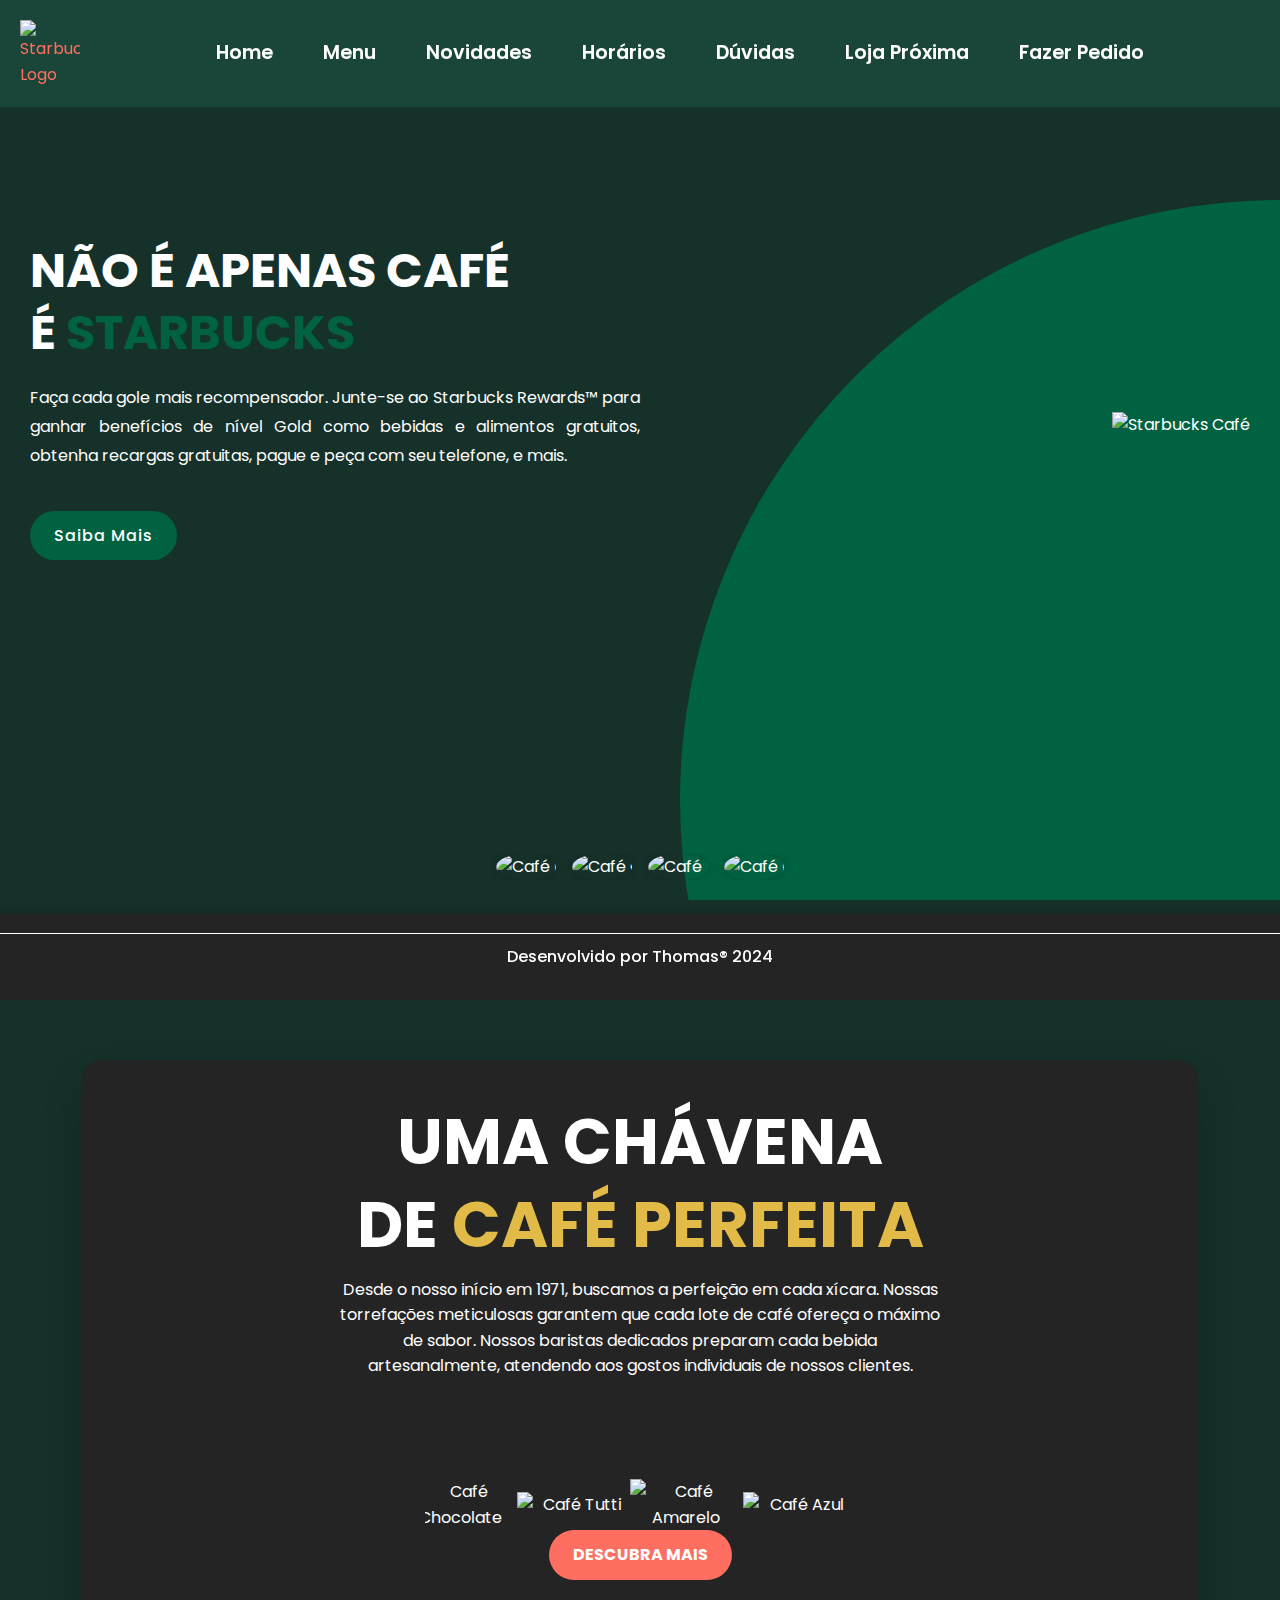
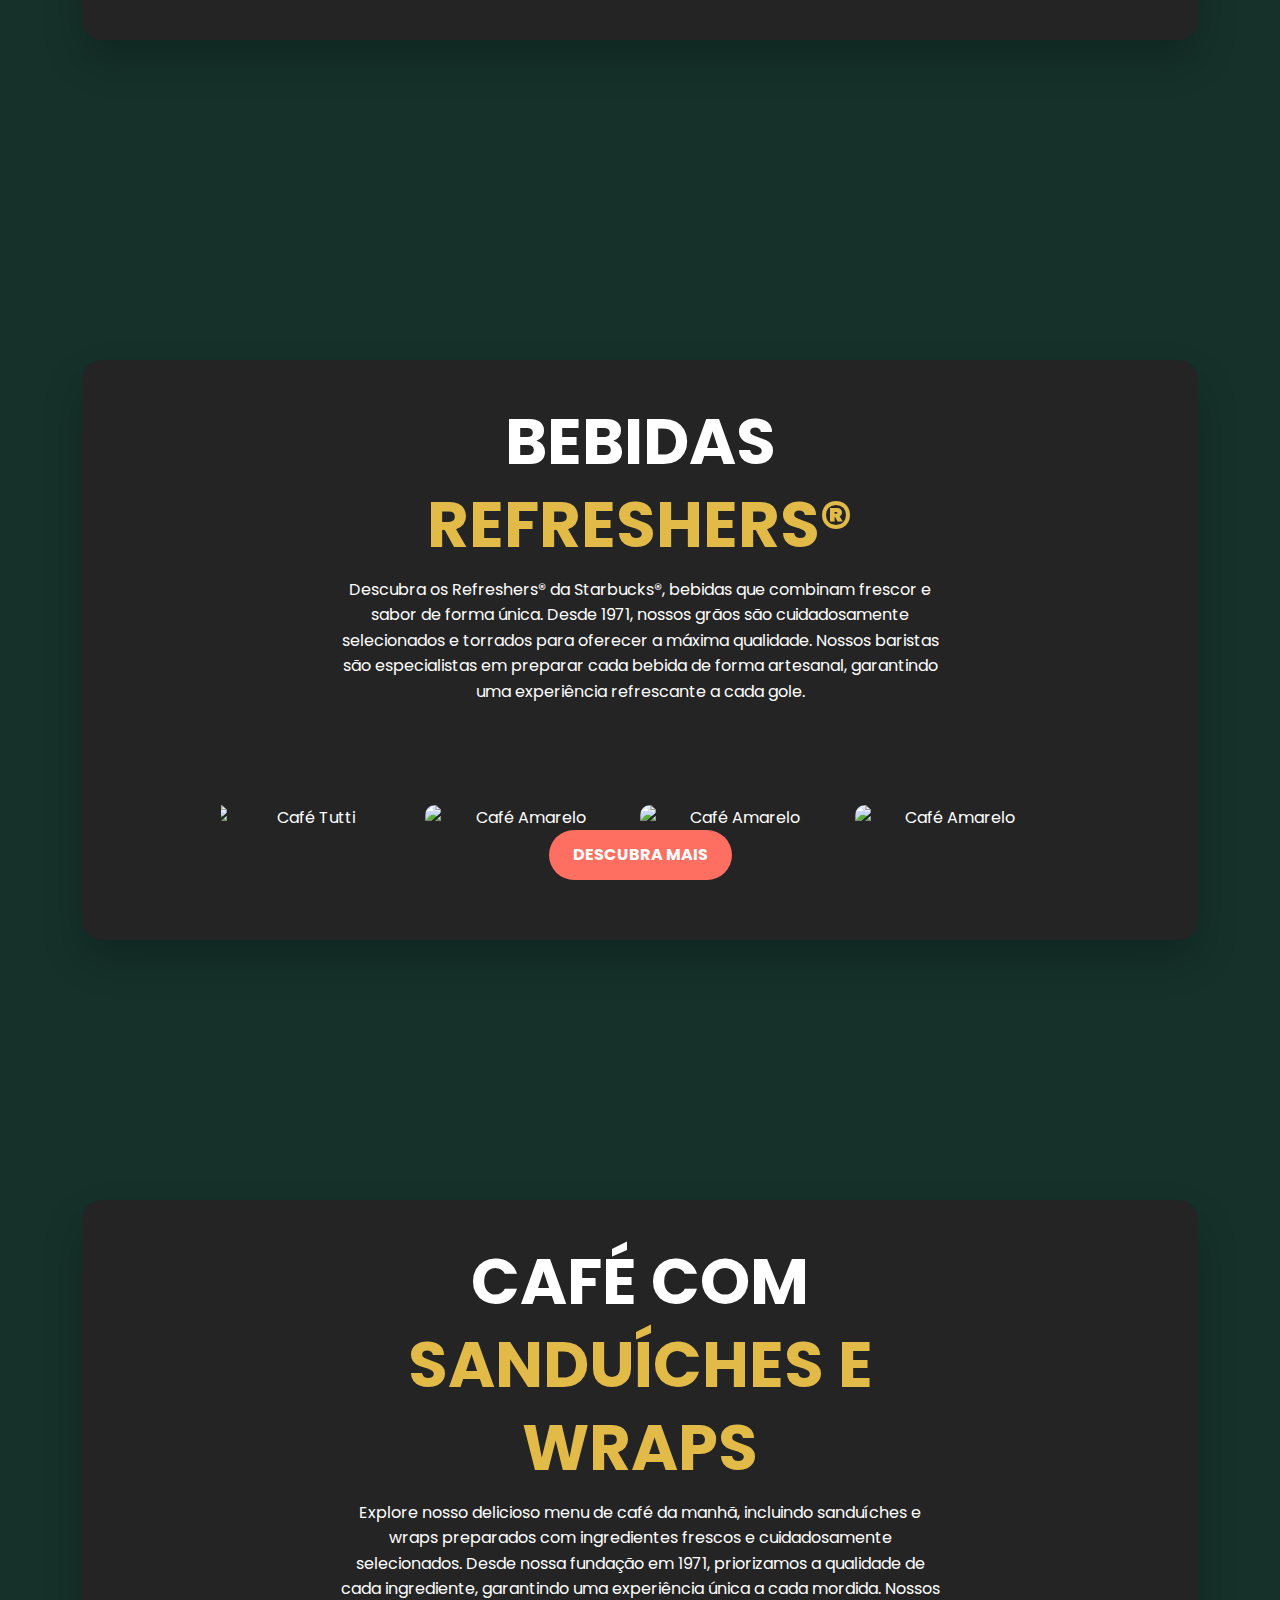
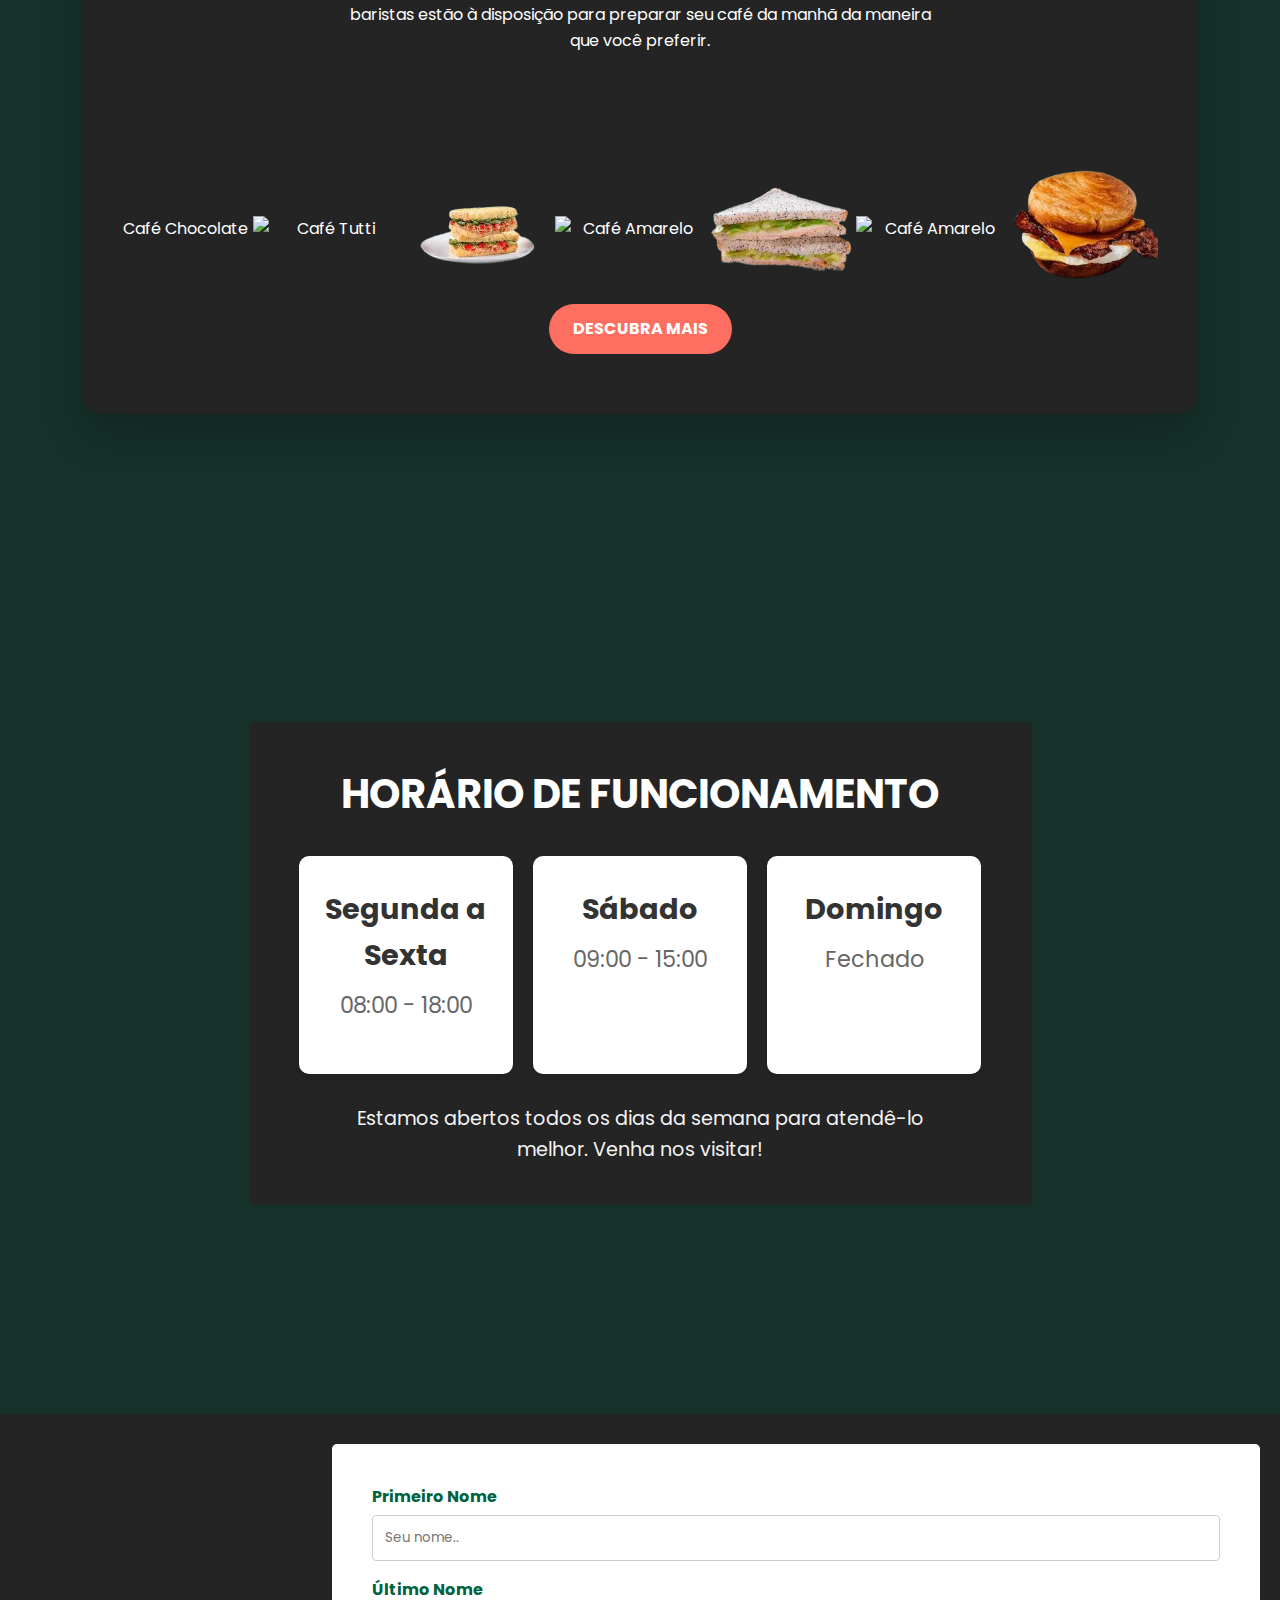
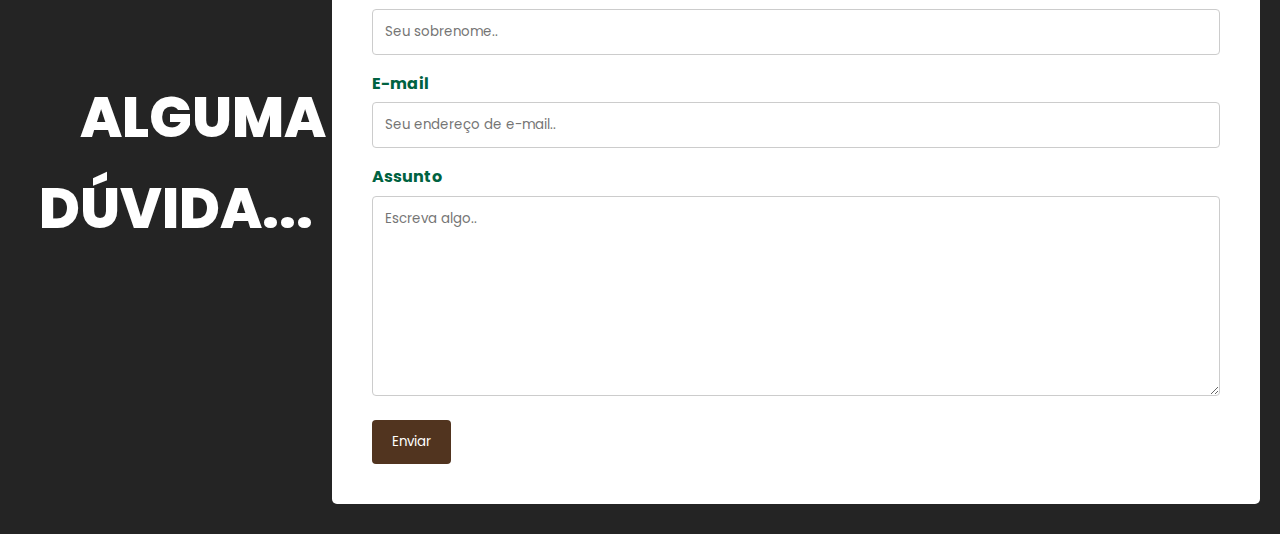
==== commit 64c067b8: "finalizando" ====
--- a/index.html
+++ b/index.html
@@ -3,15 +3,11 @@
 
 <head>
     <meta charset="UTF-8">
-    <meta name="description"
-        content="Starbucks - Café e experiências únicas. Junte-se ao Starbucks Rewards™ para benefícios exclusivos.">
+    <meta name="description" content="Starbucks - Café e experiências únicas. Junte-se ao Starbucks Rewards™ para benefícios exclusivos.">
     <meta name="keywords" content="Starbucks, café, bebidas, Rewards, menu, café da manhã">
     <meta name="viewport" content="width=device-width, initial-scale=1.0">
     <title>Starbucks</title>
-    <link rel="stylesheet" href="https://cdnjs.cloudflare.com/ajax/libs/font-awesome/5.15.4/css/all.min.css"
-        integrity="HASH_CORRETO" crossorigin="anonymous">
-        <link rel="stylesheet" href="https://cdnjs.cloudflare.com/ajax/libs/font-awesome/5.15.4/css/all.min.css" integrity="sha512-v5i/9cUn9mvhAchU8TrdTVgrhFxc3WokVZzVZlQSTKbsfyIbNRt1L1l2P20dQf+UMMKrDcq64ZcUkTp+ZJl4Sw==" crossorigin="anonymous">
-
+    <link rel="stylesheet" href="https://cdnjs.cloudflare.com/ajax/libs/font-awesome/5.15.4/css/all.min.css" integrity="sha512-v5i/9cUn9mvhAchU8TrdTVgrhFxc3WokVZzVZlQSTKbsfyIbNRt1L1l2P20dQf+UMMKrDcq64ZcUkTp+ZJl4Sw==" crossorigin="anonymous">
     <link rel="stylesheet" href="./assets/css/styles.css">
     <link rel="icon" type="image/x-icon" href="./assets/img/logo.png">
     <link rel="stylesheet" href="./assets/css/content-2.css">
@@ -38,10 +34,7 @@
             <button onclick="topFunction()" id="myBtn" title="Clique para ir ao topo" class="button">Topo</button>
             <div class="textBox">
                 <h2>NÃO É APENAS CAFÉ<br />É <span id="output">STARBUCKS</span></h2>
-
-                <p>Faça cada gole mais recompensador. Junte-se ao Starbucks Rewards™ para ganhar benefícios de nível
-                    Gold como bebidas e alimentos gratuitos, obtenha recargas gratuitas, pague e peça com seu telefone,
-                    e mais.</p>
+                <p>Faça cada gole mais recompensador. Junte-se ao Starbucks Rewards™ para ganhar benefícios de nível Gold como bebidas e alimentos gratuitos, obtenha recargas gratuitas, pague e peça com seu telefone, e mais.</p>
                 <a href="#" id="learnmore">Saiba Mais</a>
             </div>
 
@@ -52,69 +45,51 @@
 
         <ul class="thumbnails">
             <li>
-                <img id="changeCreme" src="./assets/img/cafe-canudo-reto/cafe-laranja.png"
-                    onclick="imageSlider('./assets/img/cafe-canudo-reto/cafe-laranja.png'); changeCircleColor('#e2ba48');"
-                    alt="Café Laranja">
-            </li>
-
-            <li>
-                <img id="changeGrozelia" src="./assets/img/cafe-canudo-reto/café groselha.png"
-                    onclick="imageSlider('./assets/img/cafe-canudo-reto/café groselha.png'); changeCircleColor('#ce4326');"
-                    alt="Café Groselha">
-            </li>
-
-            <li>
-                <img id="changeAcai" src="./assets/img/cafe-canudo-reto/cafe-verde3.png"
-                    onclick="imageSlider('./assets/img/cafe-canudo-reto/cafe-verde3.png'); changeCircleColor('#30252b');"
-                    alt="Café Verde">
-            </li>
-
-            <li>
-                <img id="changeRosa" src="./assets/img/cafe-canudo-reto/cafe-rosa.png"
-                    onclick="imageSlider('./assets/img/cafe-canudo-reto/cafe-rosa.png'); changeCircleColor('#f9d6d9');"
-                    alt="Café Rosa">
+                <img id="changeCreme" src="./assets/img/cafe-canudo-reto/cafe-laranja.png" onclick="imageSlider('./assets/img/cafe-canudo-reto/cafe-laranja.png'); changeCircleColor('#e2ba48');" alt="Café Laranja">
+            </li>
+            <li>
+                <img id="changeGrozelia" src="./assets/img/cafe-canudo-reto/café groselha.png" onclick="imageSlider('./assets/img/cafe-canudo-reto/café groselha.png'); changeCircleColor('#ce4326');" alt="Café Groselha">
+            </li>
+            <li>
+                <img id="changeAcai" src="./assets/img/cafe-canudo-reto/cafe-verde3.png" onclick="imageSlider('./assets/img/cafe-canudo-reto/cafe-verde3.png'); changeCircleColor('#30252b');" alt="Café Verde">
+            </li>
+            <li>
+                <img id="changeRosa" src="./assets/img/cafe-canudo-reto/cafe-rosa.png" onclick="imageSlider('./assets/img/cafe-canudo-reto/cafe-rosa.png'); changeCircleColor('#f9d6d9');" alt="Café Rosa">
             </li>
         </ul>
 
         <div class="social-container">
             <ul class="social" id="social">
-                <li><a href="https://www.facebook.com/Starbucks/" target="_blank"><i
-                            class="fab fa-facebook"></i></a></li>
+                <li><a href="https://www.facebook.com/Starbucks/" target="_blank"><i class="fab fa-facebook"></i></a></li>
                 <li><a href="https://twitter.com/Starbucks" target="_blank"><i class="fab fa-twitter"></i></a></li>
-                <li><a href="https://www.instagram.com/starbucks_sa" target="_blank"><i
-                            class="fab fa-instagram"></i></a></li>
+                <li><a href="https://www.instagram.com/starbucks_sa" target="_blank"><i class="fab fa-instagram"></i></a></li>
             </ul>
         </div>
-
     </section>
 
     <section class="content-2" id="menu">
         <div class="content2">
             <div class="textBox2">
                 <h2>UMA CHÁVENA <br />DE <span class="span">CAFÉ PERFEITA</span></h2>
-                <p>Desde o nosso início em 1971, buscamos a perfeição em cada xícara. Nossas torrefações meticulosas
-                    garantem que cada lote de café ofereça o máximo de sabor. Nossos baristas dedicados preparam cada
-                    bebida artesanalmente, atendendo aos gostos individuais de nossos clientes.</p>
-                <a href="#" class="learnmore">Descubra Mais</a>
+                <p>Desde o nosso início em 1971, buscamos a perfeição em cada xícara. Nossas torrefações meticulosas garantem que cada lote de café ofereça o máximo de sabor. Nossos baristas dedicados preparam cada bebida artesanalmente, atendendo aos gostos individuais de nossos clientes.</p>
             </div>
             <div class="carousel">
                 <div class="carousel-list">
                     <div class="carousel-item-4" data-color="#c9bdb9">
-                        <img src="./assets/img/sem canudo/cafe-chocolate.png" alt="Café Chocolate"
-                            onclick="openImageModal(this)">
+                        <img src="./assets/img/sem canudo/cafe-chocolate.png" alt="Café Chocolate" onclick="openImageModal(this)">
                     </div>
                     <div class="carousel-item-4" data-color="#f2210b">
-                        <img src="./assets/img/sem canudo/cafe-tutti.png" alt="Café Tutti"
-                            onclick="openImageModal(this)">
+                        <img src="./assets/img/sem canudo/cafe-tutti.png" alt="Café Tutti" onclick="openImageModal(this)">
                     </div>
                     <div class="carousel-item-4" data-color="#e2ba48">
-                        <img src="./assets/img/sem canudo/café-amarelo.png" alt="Café Amarelo"
-                            onclick="openImageModal(this)">
+                        <img src="./assets/img/sem canudo/café-amarelo.png" alt="Café Amarelo" onclick="openImageModal(this)">
                     </div>
                     <div class="carousel-item-4" data-color="#36a2eb">
-                        <img src="./assets/img/sem canudo/cafe-azul.png" alt="Café Azul"
-                            onclick="openImageModal(this)">
-                    </div>
+                        <img src="./assets/img/sem canudo/cafe-azul.png" alt="Café Azul" onclick="openImageModal(this)">
+                    </div>
+                </div>
+                <div class="textBox2">
+                    <a href="#" class="learnmore">Descubra Mais</a>
                 </div>
             </div>
         </div>
@@ -124,83 +99,68 @@
         <div class="content2">
             <div class="textBox2">
                 <h2>Bebidas <span class="span"> Refreshers® </span></h2>
-                <p>Descubra os Refreshers® da Starbucks®, bebidas que combinam frescor e sabor de forma única. Desde
-                    1971, nossos grãos são cuidadosamente selecionados e torrados para oferecer a máxima qualidade.
-                    Nossos baristas são especialistas em preparar cada bebida de forma artesanal, garantindo uma
-                    experiência refrescante a cada gole.</p>
-                <a href="#" class="learnmore">Saiba Mais</a>
+                <p>Descubra os Refreshers® da Starbucks®, bebidas que combinam frescor e sabor de forma única. Desde 1971, nossos grãos são cuidadosamente selecionados e torrados para oferecer a máxima qualidade. Nossos baristas são especialistas em preparar cada bebida de forma artesanal, garantindo uma experiência refrescante a cada gole.</p>
             </div>
             <div class="carousel">
                 <div class="carousel-list">
                     <div class="carousel-item cafe-chocolate" data-background="#51341F" data-color="#c9bdb9">
-                        <img src="./assets/img/Refreshers/download-removebg-preview.png" alt="Café Chocolate"
-                            onclick="openImageModal(this)">
+                        <img src="./assets/img/Refreshers/download-removebg-preview.png" alt="Café Chocolate" onclick="openImageModal(this)">
                     </div>
                     <div class="carousel-item cafe-tutti" data-background="#f2210b" data-color="#f2210b">
-                        <img src="./assets/img/Refreshers/download__1_-removebg-preview.png" alt="Café Tutti"
-                            onclick="openImageModal(this)">
-                    </div>
-                    <div class="carousel-item cafe-amarelo" data-background="#E2BA48" data-color="#c06804">
-                        <img src="./assets/img/Refreshers/download__2_-removebg-preview.png" alt="Café Amarelo"
-                            onclick="openImageModal(this)">
-                    </div>
-                    <div class="carousel-item cafe-amarelo" data-background="#E2BA48" data-color="#c06804">
-                        <img src="./assets/img/Refreshers/download__3_-removebg-preview.png" alt="Café Amarelo"
-                            onclick="openImageModal(this)">
-                    </div>
-                    <div class="carousel-item cafe-amarelo" data-background="#E2BA48" data-color="#c06804">
-                        <img src="./assets/img/Refreshers/download__4_-removebg-preview.png" alt="Café Amarelo"
-                            onclick="openImageModal(this)">
-                    </div>
-                    <div class="carousel-item cafe-amarelo" data-background="#E2BA48" data-color="#c06804">
-                        <img src="./assets/img/Refreshers/images__1_-removebg-preview.png" alt="Café Amarelo"
-                            onclick="openImageModal(this)">
-                    </div>
-                </div>
-            </div>
-        </div>
-    </section>
-
-    <section class="content-4" id="menu">
+                        <img src="./assets/img/Refreshers/download__1_-removebg-preview.png" alt="Café Tutti" onclick="openImageModal(this)">
+                    </div>
+                    <div class="carousel-item cafe-amarelo" data-background="#E2BA48" data-color="#c06804">
+                        <img src="./assets/img/Refreshers/download__2_-removebg-preview.png" alt="Café Amarelo" onclick="openImageModal(this)">
+                    </div>
+                    <div class="carousel-item cafe-amarelo" data-background="#E2BA48" data-color="#c06804">
+                        <img src="./assets/img/Refreshers/download__3_-removebg-preview.png" alt="Café Amarelo" onclick="openImageModal(this)">
+                    </div>
+                    <div class="carousel-item cafe-amarelo" data-background="#E2BA48" data-color="#c06804">
+                        <img src="./assets/img/Refreshers/download__4_-removebg-preview.png" alt="Café Amarelo" onclick="openImageModal(this)">
+                    </div>
+                    <div class="carousel-item cafe-amarelo" data-background="#E2BA48" data-color="#c06804">
+                        <img src="./assets/img/Refreshers/images__1_-removebg-preview.png" alt="Café Amarelo" onclick="openImageModal(this)">
+                    </div>
+                </div>
+                <div class="textBox2">
+                    <a href="#" class="learnmore">Descubra Mais</a>
+                </div>
+            </div>
+        </div>
+    </section>
+
+    <section class="content-4" id="menu2">
         <div class="content2">
             <div class="textBox2">
                 <h2>Café com <span class="span"> Sanduíches e wraps </span></h2>
-                <p>Explore nosso delicioso menu de café da manhã, incluindo sanduíches e wraps preparados com
-                    ingredientes frescos e cuidadosamente selecionados. Desde nossa fundação em 1971, priorizamos a
-                    qualidade de cada ingrediente, garantindo uma experiência única a cada mordida. Nossos baristas
-                    estão à disposição para preparar seu café da manhã da maneira que você preferir.</p>
-                <a href="#" class="learnmore">Saiba Mais</a>
+                <p>Explore nosso delicioso menu de café da manhã, incluindo sanduíches e wraps preparados com ingredientes frescos e cuidadosamente selecionados. Desde nossa fundação em 1971, priorizamos a qualidade de cada ingrediente, garantindo uma experiência única a cada mordida. Nossos baristas estão à disposição para preparar seu café da manhã da maneira que você preferir.</p>
             </div>
             <div class="carousel">
                 <div class="carousel-list">
                     <div class="carousel-item-4" data-color="#c9bdb9">
-                        <img src="./assets/img/café da manhã/download__9_-removebg-preview.png" alt="Café Chocolate"
-                            onclick="openImageModal(this)">
+                        <img src="./assets/img/café da manhã/download__9_-removebg-preview.png" alt="Café Chocolate" onclick="openImageModal(this)">
                     </div>
                     <div class="carousel-item-4" data-color="#f2210b">
-                        <img src="./assets/img/café da manhã/download__5_-removebg-preview.png" alt="Café Tutti"
-                            onclick="openImageModal(this)">
-                    </div>
-                    <div class="carousel-item-4" data-color="#c06804">
-                        <img src="./assets/img/café da manhã/download__6_-removebg-preview.png" alt="Café Amarelo"
-                            onclick="openImageModal(this)">
-                    </div>
-                    <div class="carousel-item-4" data-color="#c06804">
-                        <img src="./assets/img/café da manhã/download__7_-removebg-preview.png" alt="Café Amarelo"
-                            onclick="openImageModal(this)">
-                    </div>
-                    <div class="carousel-item-4" data-color="#c06804">
-                        <img src="./assets/img/café da manhã/download__8_-removebg-preview.png" alt="Café Amarelo"
-                            onclick="openImageModal(this)">
-                    </div>
-                    <div class="carousel-item-4" data-color="#c06804">
-                        <img src="./assets/img/café da manhã/download__9_-removebg-preview.png" alt="Café Amarelo"
-                            onclick="openImageModal(this)">
-                    </div>
-                    <div class="carousel-item-4" data-color="#c06804">
-                        <img src="./assets/img/café da manhã/download__10_-removebg-preview.png" alt="Café Amarelo"
-                            onclick="openImageModal(this)">
-                    </div>
+                        <img src="./assets/img/café da manhã/download__5_-removebg-preview.png" alt="Café Tutti" onclick="openImageModal(this)">
+                    </div>
+                    <div class="carousel-item-4" data-color="#c06804">
+                        <img src="./assets/img/café da manhã/download__6_-removebg-preview.png" alt="Café Amarelo" onclick="openImageModal(this)">
+                    </div>
+                    <div class="carousel-item-4" data-color="#c06804">
+                        <img src="./assets/img/café da manhã/download__7_-removebg-preview.png" alt="Café Amarelo" onclick="openImageModal(this)">
+                    </div>
+                    <div class="carousel-item-4" data-color="#c06804">
+                        <img src="./assets/img/café da manhã/download__8_-removebg-preview.png" alt="Café Amarelo" onclick="openImageModal(this)">
+                    </div>
+                    <div class="carousel-item-4" data-color="#c06804">
+                        <img src="./assets/img/café da manhã/download__9_-removebg-preview.png" alt="Café Amarelo" onclick="openImageModal(this)">
+                    </div>
+                    <div class="carousel-item-4" data-color="#c06804">
+                        <img src="./assets/img/café da manhã/download__10_-removebg-preview.png" alt="Café Amarelo" onclick="openImageModal(this)">
+                    </div>
+                </div>
+                <div class="textBox2">
+                    <a href="#" class="learnmore">Descubra Mais</a>
                 </div>
             </div>
         </div>
@@ -235,18 +195,12 @@
             <form id="my-form" action="https://formspree.io/f/xdoveeaj" method="POST">
                 <label for="fname">Primeiro Nome</label>
                 <input type="text" id="fname" name="firstname" placeholder="Seu nome.." required>
-
                 <label for="lname">Último Nome</label>
                 <input type="text" id="lname" name="lastname" placeholder="Seu sobrenome.." required>
-
                 <label for="email">E-mail</label>
-                <input type="email" id="email" name="email" pattern="[^@]*@[^@]*" required
-                    placeholder="Seu endereço de e-mail..">
-
+                <input type="email" id="email" name="email" pattern="[^@]*@[^@]*" required placeholder="Seu endereço de e-mail..">
                 <label for="subject">Assunto</label>
-                <textarea id="subject" name="subject" placeholder="Escreva algo.." style="height:200px"
-                    required></textarea>
-
+                <textarea id="subject" name="subject" placeholder="Escreva algo.." style="height:200px" required></textarea>
                 <input type="submit" value="Enviar" id="my-form-button">
             </form>
         </div>
--- a/assets/css/styles.css
+++ b/assets/css/styles.css
@@ -359,19 +359,28 @@
 
 /* Estilo para os botões de controle do carousel */
 .buttons button {
-    background-color: #006241;
-    color: white;
+    position: fixed;
+    bottom: 20px;
+    right: 20px;
+    background-color: #e2ba48;
+    color: #fff;
     border: none;
     padding: 10px 20px;
+    font-size: 16px;
     cursor: pointer;
-    font-size: 20px;
-    border-radius: 30px;
-}
-
+    border-radius: 5px;
+    display: none;
+    transition: background-color 0.3s ease;
+}
+
+.button:hover {
+    background-color: #b36b23; /* Cor de hover */
+}
 /* Efeito de hover nos botões de controle */
 .buttons button:hover {
     background-color: #004d33;
 }
+
 
 /* Estilização para os formulários */
 input[type=text], 
--- a/assets/css/content-2.css
+++ b/assets/css/content-2.css
@@ -26,9 +26,10 @@
 
 /* Parágrafos */
 p {
-  font-size: 1.1rem;
-  color: #555;
-  margin-bottom: 20px;
+  font-size: 1rem; /* Tamanho de fonte ajustado */
+  color: #fff;
+  margin-bottom: 20px; /* Margem inferior reduzida para um espaçamento mais equilibrado */
+  line-height: 1.6; /* Aumenta o espaçamento entre linhas para melhor legibilidade */
 }
 
 /* Estilo para botão 'Saiba Mais' */
@@ -39,12 +40,13 @@
   color: #fff;
   text-decoration: none;
   text-transform: uppercase;
-  border-radius: 5px;
+  border-radius: 10px;
   transition: background-color 0.3s ease;
 }
 
 .learnmore:hover {
   background-color: #c06804; /* Cor alternativa ao hover */
+  border-radius: 10px;
 }
 
 /* Ícone na seção de conteúdo */
@@ -60,6 +62,9 @@
   max-width: 800px;
   margin: 0 auto;
   text-align: center;
+  margin-bottom: 20px;
+  top: 30px;
+
 }
 
 /* Carrossel */
@@ -147,7 +152,9 @@
 .content2 .textBox2 {
   max-width: 600px;
   text-align: center;
-  margin-bottom: 40px;
+  margin-bottom: 20px;
+ top: 30px;
+
 }
 
 .content2 h2 {
@@ -162,12 +169,19 @@
   font-size: 1.5em;
   font-weight: 600;
 }
-
-.content2 p {
-  margin-bottom: 20px;
-  font-size: 18px;
-  color: #ddd;
-}
+.content .textBox p {
+  color: #fff; /* Cor do texto branco */
+  margin-top: 20px; /* Margem superior de 20px */
+  line-height: 1.8; /* Espaçamento entre linhas de 1.8 */
+}
+
+p {
+  font-size: 1rem; /* Tamanho de fonte ajustado */
+  color: #fff;
+  margin-bottom: 20px; /* Margem inferior reduzida para um espaçamento mais equilibrado */
+  line-height: 1.6; /* Aumenta o espaçamento entre linhas para melhor legibilidade */
+}
+
 
 .content2 a {
   padding: 12px 24px;
@@ -203,6 +217,7 @@
 }
 
 /* Modal */
+/* Estilos para o modal de imagens */
 .modal {
   position: fixed;
   top: 0;
@@ -213,15 +228,37 @@
   display: flex;
   justify-content: center;
   align-items: center;
-  z-index: 999;
-}
-
-.modal img {
-  max-width: 90%;
-  max-height: 90%;
-  object-fit: contain;
+  z-index: 1000;
+}
+
+.modal-content {
+  padding: 20px;
+  box-shadow: 0 0 20px rgba(0, 0, 0, 0.2);
+  max-width: 80%;
+  text-align: center;
+  position: relative;
+}
+
+.modal-content img {
+  max-width: 100%;
+  height: auto;
+  border-radius: 5px;
+}
+
+.close {
+  position: absolute;
+  top: 10px;
+  right: 10px;
+  color: #333;
+  font-size: 24px;
   cursor: pointer;
-}
+  transition: color 0.3s ease;
+}
+
+.close:hover {
+  color: #e2ba48; /* Cor de hover */
+}
+
 
 /* Seção de Horário de Funcionamento */
 .time {
@@ -307,6 +344,8 @@
 
   .textBox2 {
     padding: 20px; /* Redimensionar caixa de texto */
+    margin: auto;
+
   }
 
   .carousel-item {
@@ -331,6 +370,7 @@
 
   .textBox2 {
     padding: 10px; /* Ajustar ainda mais o padding da caixa de texto */
+    margin: auto;
   }
 
   .carousel-item {
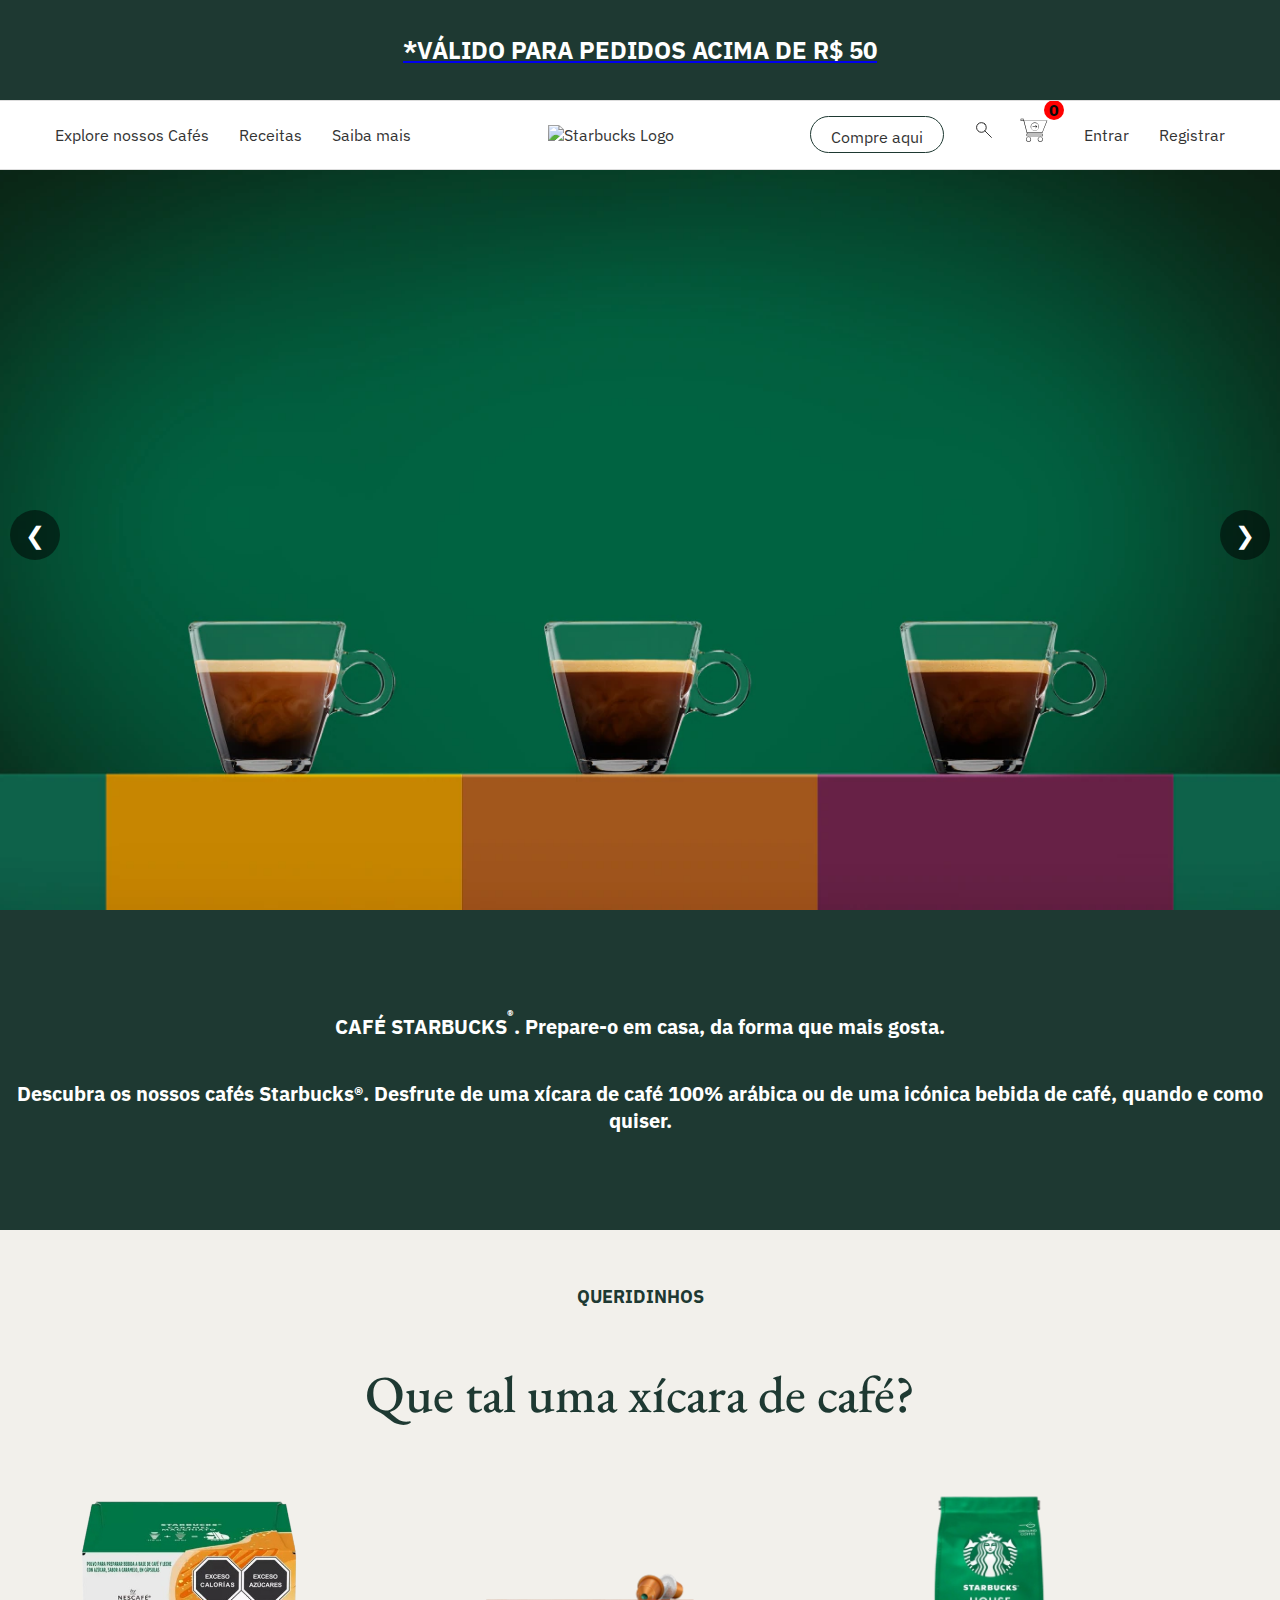
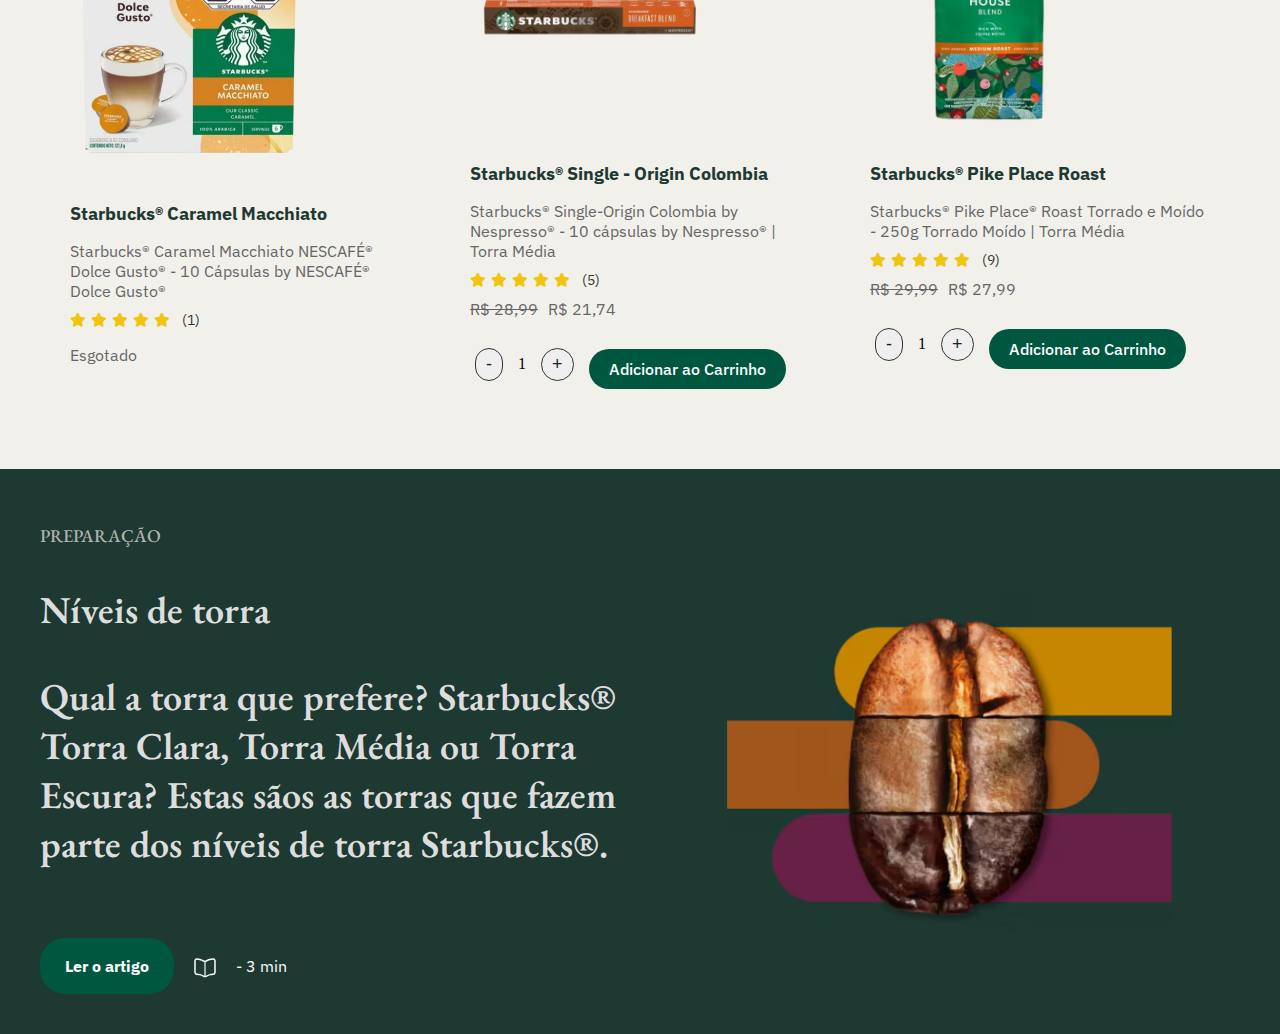
==== commit 8fd90865: "melhorias, e novo visual" ====
--- a/index.html
+++ b/index.html
@@ -1,220 +1,211 @@
-<!DOCTYPE html>
-<html lang="pt-br">
-
-<head>
-    <meta charset="UTF-8">
-    <meta name="description" content="Starbucks - Café e experiências únicas. Junte-se ao Starbucks Rewards™ para benefícios exclusivos.">
-    <meta name="keywords" content="Starbucks, café, bebidas, Rewards, menu, café da manhã">
-    <meta name="viewport" content="width=device-width, initial-scale=1.0">
-    <title>Starbucks</title>
-    <link rel="stylesheet" href="https://cdnjs.cloudflare.com/ajax/libs/font-awesome/5.15.4/css/all.min.css" integrity="sha512-v5i/9cUn9mvhAchU8TrdTVgrhFxc3WokVZzVZlQSTKbsfyIbNRt1L1l2P20dQf+UMMKrDcq64ZcUkTp+ZJl4Sw==" crossorigin="anonymous">
-    <link rel="stylesheet" href="./assets/css/styles.css">
-    <link rel="icon" type="image/x-icon" href="./assets/img/logo.png">
-    <link rel="stylesheet" href="./assets/css/content-2.css">
-</head>
-
-<body>
-    <section id="home">
-        <div class="circle"></div>
-        <header>
-            <a href="#home"><img src="./assets/img/logo.png" class="logo" alt="Starbucks Logo"></a>
-            <div class="toggle" onclick="toggleMenu()"></div>
-            <ul class="navigation">
-                <li><a href="#home">Home</a></li>
-                <li><a href="#menu">Menu</a></li>
-                <li><a href="#novidades">Novidades</a></li>
-                <li><a href="#horarios">Horários</a></li>
-                <li><a href="#duvidas">Dúvidas</a></li>
-                <li><a href="#loja">Loja Próxima</a></li>
-                <li><a href="#pedido">Fazer Pedido</a></li>
-            </ul>
-        </header>
-
-        <div class="content">
-            <button onclick="topFunction()" id="myBtn" title="Clique para ir ao topo" class="button">Topo</button>
-            <div class="textBox">
-                <h2>NÃO É APENAS CAFÉ<br />É <span id="output">STARBUCKS</span></h2>
-                <p>Faça cada gole mais recompensador. Junte-se ao Starbucks Rewards™ para ganhar benefícios de nível Gold como bebidas e alimentos gratuitos, obtenha recargas gratuitas, pague e peça com seu telefone, e mais.</p>
-                <a href="#" id="learnmore">Saiba Mais</a>
-            </div>
-
-            <div class="imgBox">
-                <img src="./assets/img/2cafe.png" alt="Starbucks Café" class="starbucks">
-            </div>
-        </div>
-
-        <ul class="thumbnails">
-            <li>
-                <img id="changeCreme" src="./assets/img/cafe-canudo-reto/cafe-laranja.png" onclick="imageSlider('./assets/img/cafe-canudo-reto/cafe-laranja.png'); changeCircleColor('#e2ba48');" alt="Café Laranja">
-            </li>
-            <li>
-                <img id="changeGrozelia" src="./assets/img/cafe-canudo-reto/café groselha.png" onclick="imageSlider('./assets/img/cafe-canudo-reto/café groselha.png'); changeCircleColor('#ce4326');" alt="Café Groselha">
-            </li>
-            <li>
-                <img id="changeAcai" src="./assets/img/cafe-canudo-reto/cafe-verde3.png" onclick="imageSlider('./assets/img/cafe-canudo-reto/cafe-verde3.png'); changeCircleColor('#30252b');" alt="Café Verde">
-            </li>
-            <li>
-                <img id="changeRosa" src="./assets/img/cafe-canudo-reto/cafe-rosa.png" onclick="imageSlider('./assets/img/cafe-canudo-reto/cafe-rosa.png'); changeCircleColor('#f9d6d9');" alt="Café Rosa">
-            </li>
-        </ul>
-
-        <div class="social-container">
-            <ul class="social" id="social">
-                <li><a href="https://www.facebook.com/Starbucks/" target="_blank"><i class="fab fa-facebook"></i></a></li>
-                <li><a href="https://twitter.com/Starbucks" target="_blank"><i class="fab fa-twitter"></i></a></li>
-                <li><a href="https://www.instagram.com/starbucks_sa" target="_blank"><i class="fab fa-instagram"></i></a></li>
-            </ul>
-        </div>
-    </section>
-
-    <section class="content-2" id="menu">
-        <div class="content2">
-            <div class="textBox2">
-                <h2>UMA CHÁVENA <br />DE <span class="span">CAFÉ PERFEITA</span></h2>
-                <p>Desde o nosso início em 1971, buscamos a perfeição em cada xícara. Nossas torrefações meticulosas garantem que cada lote de café ofereça o máximo de sabor. Nossos baristas dedicados preparam cada bebida artesanalmente, atendendo aos gostos individuais de nossos clientes.</p>
-            </div>
-            <div class="carousel">
-                <div class="carousel-list">
-                    <div class="carousel-item-4" data-color="#c9bdb9">
-                        <img src="./assets/img/sem canudo/cafe-chocolate.png" alt="Café Chocolate" onclick="openImageModal(this)">
-                    </div>
-                    <div class="carousel-item-4" data-color="#f2210b">
-                        <img src="./assets/img/sem canudo/cafe-tutti.png" alt="Café Tutti" onclick="openImageModal(this)">
-                    </div>
-                    <div class="carousel-item-4" data-color="#e2ba48">
-                        <img src="./assets/img/sem canudo/café-amarelo.png" alt="Café Amarelo" onclick="openImageModal(this)">
-                    </div>
-                    <div class="carousel-item-4" data-color="#36a2eb">
-                        <img src="./assets/img/sem canudo/cafe-azul.png" alt="Café Azul" onclick="openImageModal(this)">
-                    </div>
-                </div>
-                <div class="textBox2">
-                    <a href="#" class="learnmore">Descubra Mais</a>
-                </div>
-            </div>
-        </div>
-    </section>
-
-    <section class="content-3" id="novidades">
-        <div class="content2">
-            <div class="textBox2">
-                <h2>Bebidas <span class="span"> Refreshers® </span></h2>
-                <p>Descubra os Refreshers® da Starbucks®, bebidas que combinam frescor e sabor de forma única. Desde 1971, nossos grãos são cuidadosamente selecionados e torrados para oferecer a máxima qualidade. Nossos baristas são especialistas em preparar cada bebida de forma artesanal, garantindo uma experiência refrescante a cada gole.</p>
-            </div>
-            <div class="carousel">
-                <div class="carousel-list">
-                    <div class="carousel-item cafe-chocolate" data-background="#51341F" data-color="#c9bdb9">
-                        <img src="./assets/img/Refreshers/download-removebg-preview.png" alt="Café Chocolate" onclick="openImageModal(this)">
-                    </div>
-                    <div class="carousel-item cafe-tutti" data-background="#f2210b" data-color="#f2210b">
-                        <img src="./assets/img/Refreshers/download__1_-removebg-preview.png" alt="Café Tutti" onclick="openImageModal(this)">
-                    </div>
-                    <div class="carousel-item cafe-amarelo" data-background="#E2BA48" data-color="#c06804">
-                        <img src="./assets/img/Refreshers/download__2_-removebg-preview.png" alt="Café Amarelo" onclick="openImageModal(this)">
-                    </div>
-                    <div class="carousel-item cafe-amarelo" data-background="#E2BA48" data-color="#c06804">
-                        <img src="./assets/img/Refreshers/download__3_-removebg-preview.png" alt="Café Amarelo" onclick="openImageModal(this)">
-                    </div>
-                    <div class="carousel-item cafe-amarelo" data-background="#E2BA48" data-color="#c06804">
-                        <img src="./assets/img/Refreshers/download__4_-removebg-preview.png" alt="Café Amarelo" onclick="openImageModal(this)">
-                    </div>
-                    <div class="carousel-item cafe-amarelo" data-background="#E2BA48" data-color="#c06804">
-                        <img src="./assets/img/Refreshers/images__1_-removebg-preview.png" alt="Café Amarelo" onclick="openImageModal(this)">
-                    </div>
-                </div>
-                <div class="textBox2">
-                    <a href="#" class="learnmore">Descubra Mais</a>
-                </div>
-            </div>
-        </div>
-    </section>
-
-    <section class="content-4" id="menu2">
-        <div class="content2">
-            <div class="textBox2">
-                <h2>Café com <span class="span"> Sanduíches e wraps </span></h2>
-                <p>Explore nosso delicioso menu de café da manhã, incluindo sanduíches e wraps preparados com ingredientes frescos e cuidadosamente selecionados. Desde nossa fundação em 1971, priorizamos a qualidade de cada ingrediente, garantindo uma experiência única a cada mordida. Nossos baristas estão à disposição para preparar seu café da manhã da maneira que você preferir.</p>
-            </div>
-            <div class="carousel">
-                <div class="carousel-list">
-                    <div class="carousel-item-4" data-color="#c9bdb9">
-                        <img src="./assets/img/café da manhã/download__9_-removebg-preview.png" alt="Café Chocolate" onclick="openImageModal(this)">
-                    </div>
-                    <div class="carousel-item-4" data-color="#f2210b">
-                        <img src="./assets/img/café da manhã/download__5_-removebg-preview.png" alt="Café Tutti" onclick="openImageModal(this)">
-                    </div>
-                    <div class="carousel-item-4" data-color="#c06804">
-                        <img src="./assets/img/café da manhã/download__6_-removebg-preview.png" alt="Café Amarelo" onclick="openImageModal(this)">
-                    </div>
-                    <div class="carousel-item-4" data-color="#c06804">
-                        <img src="./assets/img/café da manhã/download__7_-removebg-preview.png" alt="Café Amarelo" onclick="openImageModal(this)">
-                    </div>
-                    <div class="carousel-item-4" data-color="#c06804">
-                        <img src="./assets/img/café da manhã/download__8_-removebg-preview.png" alt="Café Amarelo" onclick="openImageModal(this)">
-                    </div>
-                    <div class="carousel-item-4" data-color="#c06804">
-                        <img src="./assets/img/café da manhã/download__9_-removebg-preview.png" alt="Café Amarelo" onclick="openImageModal(this)">
-                    </div>
-                    <div class="carousel-item-4" data-color="#c06804">
-                        <img src="./assets/img/café da manhã/download__10_-removebg-preview.png" alt="Café Amarelo" onclick="openImageModal(this)">
-                    </div>
-                </div>
-                <div class="textBox2">
-                    <a href="#" class="learnmore">Descubra Mais</a>
-                </div>
-            </div>
-        </div>
-    </section>
-
-    <section class="time" id="horarios">
-        <div class="container">
-            <h2>Horário de Funcionamento</h2>
-            <div class="opening-hours">
-                <div class="day">
-                    <h3>Segunda a Sexta</h3>
-                    <p>08:00 - 18:00</p>
-                </div>
-                <div class="day">
-                    <h3>Sábado</h3>
-                    <p>09:00 - 15:00</p>
-                </div>
-                <div class="day">
-                    <h3>Domingo</h3>
-                    <p>Fechado</p>
-                </div>
-            </div>
-            <p class="info">Estamos abertos todos os dias da semana para atendê-lo melhor. Venha nos visitar!</p>
-        </div>
-    </section>
-
-    <section class="section2" id="duvidas">
-        <h2 class="section2heading" id="heading2">Alguma Dúvida...</h2>
-        <br>
-        <div class="container">
-            <input type="text" name="myhoneypot" class="myclass" style="display:none">
-            <form id="my-form" action="https://formspree.io/f/xdoveeaj" method="POST">
-                <label for="fname">Primeiro Nome</label>
-                <input type="text" id="fname" name="firstname" placeholder="Seu nome.." required>
-                <label for="lname">Último Nome</label>
-                <input type="text" id="lname" name="lastname" placeholder="Seu sobrenome.." required>
-                <label for="email">E-mail</label>
-                <input type="email" id="email" name="email" pattern="[^@]*@[^@]*" required placeholder="Seu endereço de e-mail..">
-                <label for="subject">Assunto</label>
-                <textarea id="subject" name="subject" placeholder="Escreva algo.." style="height:200px" required></textarea>
-                <input type="submit" value="Enviar" id="my-form-button">
-            </form>
-        </div>
-    </section>
-
-    <footer class="footer">
-        <p>Desenvolvido por Thomas® 2024 </p>
-    </footer>
-
-    <!-- Scripts -->
-    <script src="https://formspree.io/js/formbutton-v1.0.4.min.js"></script>
-    <script src="./assets/js/script.js"></script>
-    <script src="./assets/js/slideIndex.js"></script>
-    <script src="./assets/js/div-modal.js"></script>
-</body>
-
-</html>
+<!DOCTYPE html>
+<html lang="pt-br">
+
+<head>
+    <meta charset="UTF-8">
+    <meta name="description"
+        content="Starbucks - Café e experiências únicas. Junte-se ao Starbucks Rewards™ para benefícios exclusivos.">
+    <meta name="keywords" content="Starbucks, café, bebidas, Rewards, menu, café da manhã">
+    <meta name="viewport" content="width=device-width, initial-scale=1.0">
+    <meta name="robots" content="index, follow">
+    <meta property="og:title" content="Starbucks - Café e experiências únicas">
+    <meta property="og:description" content="Junte-se ao Starbucks Rewards™ para benefícios exclusivos.">
+    <meta property="og:image" content="https://yourwebsite.com/assets/img/logo.png">
+    <meta property="og:url" content="https://yourwebsite.com">
+    <meta name="twitter:card" content="summary_large_image">
+    <title>Starbucks</title>
+    <link rel="stylesheet" href="https://cdnjs.cloudflare.com/ajax/libs/font-awesome/6.0.0-beta3/css/all.min.css">
+    <link rel="stylesheet" href="./src/css/styles.css">
+    <link rel="icon" type="image/x-icon" href="./assets/img/logo.png">
+
+</head>
+
+<body>
+
+    <div class="home-container">
+        <a href="https://www.starbucksathome.com/br/cafes/c" target="_blank" rel="noopener"
+            class="flash-sales__item active">
+            <p class="flash-sales__message">*VÁLIDO PARA PEDIDOS ACIMA DE R$ 50</p>
+        </a>
+        <a href="https://www.starbucksathome.com/br/cafes/c" target="_blank" rel="noopener" class="flash-sales__item">
+            <p class="flash-sales__message">APROVEITE: FRETE GRÁTIS EM PEDIDOS ACIMA DE R$ 100</p>
+        </a>
+        <a href="https://www.starbucksathome.com/br/cafes/c" target="_blank" rel="noopener" class="flash-sales__item">
+            <p class="flash-sales__message">*VÁLIDO PARA PEDIDOS ACIMA DE R$ 50</p>
+        </a>
+    </div>
+
+
+
+
+    <header>
+        <div class="header-content">
+            <div class="toggle" onclick="toggleMenu()">
+                <i class="fas fa-bars"></i>
+            </div>
+            <nav class="navigation">
+                <ul>
+                    <li><a href="#coffe">Explore nossos Cafés</a></li>
+                    <li><a href="#receitas">Receitas</a></li>
+                    <li><a href="#saiba-mais">Saiba mais</a></li>
+                    <li class="logo-container">
+                        <a href="#home"><img src="./assets/img/logo.png" class="logo" alt="Starbucks Logo"></a>
+                    </li>
+                    <li class="compre-container">
+                        <a class="btn-compre" href="#compre">Compre aqui</a>
+                        <div class="icons">
+                            <a href="#search"><img src="./assets/icons/search_icon.svg" alt="search_icon"></a>
+                            <a href="#cart">
+                                <img src="./assets/icons/checkout.svg" alt="cart_checkout" id="cart-icon">
+                                <span id="cart-count" class="cart-count">0</span> <!-- Contador do carrinho -->
+                            </a>
+                        </div>
+
+                    </li>
+                    <li><a href="#loguin">Entrar</a></li>
+                    <li><a href="#loguin">Registrar</a></li>
+                </ul>
+            </nav>
+        </div>
+    </header>
+
+
+
+    <div class="carousel">
+        <div class="carousel-inner">
+            <div class="carousel-item">
+                <img src="./assets/header-carrosel/1.webp" alt="Imagem 1">
+            </div>
+            <div class="carousel-item">
+                <img src="./assets/header-carrosel/2.jpg" alt="Imagem 2">
+            </div>
+        </div>
+        <button class="carousel-control prev" onclick="prevSlide()">&#10094;</button>
+        <button class="carousel-control next" onclick="nextSlide()">&#10095;</button>
+    </div>
+
+
+    <section>
+        <div class="cafe-content">
+            <p style="text-align: center;"><span style="color: #ffffff;"><strong>CAFÉ STARBUCKS<sup><sup>®</sup></sup>.
+                        Prepare-o em casa, da forma que mais gosta.</strong></span>
+            <p style="text-align: center;"><span style="color: #ffffff;">Descubra os nossos cafés Starbucks®. Desfrute
+                    de uma xícara de café 100% arábica ou de uma icónica bebida de
+                    café, quando e como quiser.</p>
+        </div>
+    </section>
+
+
+ <section id="produtos-mais-vendidos">
+        <div class="produtos-container">
+            <h2>QUERIDINHOS</h2>
+            <p>Que tal uma xícara de café?</p>
+            <div class="produtos">
+                <div class="produto" data-id="1">
+                    <img src="./assets/queiridinhos/1-f.png" alt="Starbucks Caramel Macchiato" class="produto-imagem">
+                    <h3>Starbucks® Caramel Macchiato</h3>
+                    <p>Starbucks® Caramel Macchiato NESCAFÉ® Dolce Gusto® - 10 Cápsulas by NESCAFÉ® Dolce Gusto®</p>
+                    <div class="classificacao">
+                        <div class="estrelas">
+                            <i class="fas fa-star"></i>
+                            <i class="fas fa-star"></i>
+                            <i class="fas fa-star"></i>
+                            <i class="fas fa-star"></i>
+                            <i class="fas fa-star"></i>
+                        </div>
+                        <span>(1)</span>
+                    </div>
+                    <p class="status status-esgotado">Esgotado</p>
+                </div>
+                <div class="produto" data-id="2">
+                    <img src="./assets/queiridinhos/2.png" alt="Starbucks Single Origin Colombia" class="produto-imagem">
+                    <h3>Starbucks® Single - Origin Colombia</h3>
+                    <p>Starbucks® Single-Origin Colombia by Nespresso® - 10 cápsulas by Nespresso® | Torra Média</p>
+                    <div class="classificacao">
+                        <div class="estrelas">
+                            <i class="fas fa-star"></i>
+                            <i class="fas fa-star"></i>
+                            <i class="fas fa-star"></i>
+                            <i class="fas fa-star"></i>
+                            <i class="fas fa-star"></i>
+                        </div>
+                        <span>(5)</span>
+                    </div>
+                    <div class="preco-container">
+                        <p class="preco-antigo">R$ 28,99</p>
+                        <p class="preco-atual">R$ 21,74</p>
+                    </div>
+                    <div class="quantidade-container">
+                        <div class="quantidade">
+                            <button class="btn-quantidade">-</button>
+                            <span>1</span>
+                            <button class="btn-quantidade">+</button>
+                        </div>
+                        <button class="btn-adicionar">Adicionar ao Carrinho</button>
+                    </div>
+                </div>
+                <div class="produto" data-id="3">
+                    <img src="./assets/queiridinhos/3.png" alt="Starbucks Pike Place Roast" class="produto-imagem">
+                    <h3>Starbucks® Pike Place Roast</h3>
+                    <p>Starbucks® Pike Place® Roast Torrado e Moído - 250g Torrado Moído | Torra Média</p>
+                    <div class="classificacao">
+                        <div class="estrelas">
+                            <i class="fas fa-star"></i>
+                            <i class="fas fa-star"></i>
+                            <i class="fas fa-star"></i>
+                            <i class="fas fa-star"></i>
+                            <i class="fas fa-star"></i>
+                        </div>
+                        <span>(9)</span>
+                    </div>
+                    <div class="preco-container">
+                        <p class="preco-antigo">R$ 29,99</p>
+                        <p class="preco-atual">R$ 27,99</p>
+                    </div>
+                    <div class="quantidade-container">
+                        <div class="quantidade">
+                            <button class="btn-quantidade">-</button>
+                            <span>1</span>
+                            <button class="btn-quantidade">+</button>
+                        </div>
+                        <button class="btn-adicionar">Adicionar ao Carrinho</button>
+                    </div>
+                </div>
+            </div>
+        </div>
+    </section>
+
+
+    <section id="preparacao">
+        <div class="preparacao-container">
+            <div class="preparacao-texto">
+                <h2>PREPARAÇÃO</h2>
+                <p>Níveis de torra</p>
+                <p>Qual a torra que prefere? Starbucks® Torra Clara, Torra Média ou Torra Escura? Estas sãos as torras
+                    que fazem parte dos níveis de torra Starbucks®.</p>
+
+                <a href="https://www.starbucksathome.com/br/blog/niveis-de-torra.html" class="btn-leia-mais">Ler o
+                    artigo</a>
+                <svg xmlns="http://www.w3.org/2000/svg" width="30" height="30" viewBox="0 0 24 24" fill="#fff">
+                    <path
+                        d="M20.082 3.018l.026.75zm-3.582.47l-.215-.719zm-2.826 1.315l-.376-.65zM3.982 3.075l-.046.749zM7 3.488l.191-.726zm3.282 1.388l-.35.663zm3.346 15.193l.352.662zM17 18.634l-.191-.726zm2.985-.411l.047.749zm-9.613 1.846l-.352.662zM7 18.634l.191-.726zm-2.985-.411l-.047.749zm-1.265-2.08V4.999h-1.5v11.146zm20 0V4.934h-1.5v11.21zM20.056 2.269c-1.139.04-2.626.158-3.771.501l.43 1.437c.95-.284 2.274-.4 3.393-.439zm-3.771.501c-.995.298-2.114.88-2.987 1.385l.752 1.298c.85-.492 1.845-1 2.665-1.246zM3.936 3.824c.966.059 2.06.174 2.873.389l.382-1.45c-.96-.254-2.176-.376-3.163-.437zm2.873.389c.962.254 2.146.81 3.123 1.326l.7-1.326c-.995-.527-2.304-1.15-3.44-1.45zM13.98 20.73c.991-.528 2.219-1.11 3.211-1.372l-.382-1.45c-1.17.308-2.526.961-3.534 1.499zm3.211-1.372c.803-.212 1.882-.328 2.841-.388l-.094-1.497c-.98.062-2.179.183-3.13.434zm-6.466.048c-1.008-.537-2.363-1.19-3.534-1.499l-.382 1.45c.992.263 2.22.845 3.21 1.373zm-3.534-1.499c-.95-.25-2.15-.372-3.13-.434l-.093 1.497c.959.06 2.038.176 2.84.388zm14.059-1.764c0 .686-.568 1.284-1.312 1.33l.094 1.497c1.474-.092 2.718-1.291 2.718-2.827zm1.5-11.21c0-1.464-1.165-2.719-2.694-2.666l.052 1.5c.615-.022 1.142.484 1.142 1.165zm-21.5 11.21c0 1.536 1.244 2.735 2.718 2.828l.094-1.498c-.744-.046-1.312-.645-1.312-1.33zm12.025 3.264a2.72 2.72 0 0 1-2.55 0l-.705 1.323a4.22 4.22 0 0 0 3.96 0zm.023-15.254a2.77 2.77 0 0 1-2.665.059l-.701 1.326a4.27 4.27 0 0 0 4.118-.087zM2.75 4.998c0-.697.552-1.213 1.186-1.174l.092-1.498C2.47 2.231 1.25 3.5 1.25 4.998z" />
+                    <path stroke="#fff" stroke-width="1.15" d="M12 5.5v15" />
+                </svg>
+
+                <span class="preparacao-texto">- 3 min</span>
+            </div>
+            <div class="preparacao-imagem">
+                <img src="./assets/img/cofe-preparacao.png" alt="Níveis de Torra Starbucks">
+            </div>
+        </div>
+    </section>
+
+
+
+    <script src="./src/js/script.js"></script>
+    <script src="./src/js/car.js"></script>
+
+
+</body>
+
+</html>--- a/src/css/styles.css
+++ b/src/css/styles.css
@@ -0,0 +1,707 @@
+@import url('https://fonts.googleapis.com/css2?family=IBM+Plex+Sans:ital,wght@0,100;0,200;0,300;0,400;0,500;0,600;0,700;1,100;1,200;1,300;1,400;1,500;1,600;1,700&display=swap');
+
+
+@import url('https://fonts.googleapis.com/css2?family=EB+Garamond:ital,wght@0,400..800;1,400..800&display=swap');
+
+
+body, html {
+    margin: 0;
+    padding: 0;
+    height: 100%;
+    width: 100%;
+    color: #000000;
+    background-color: #f2f0eb;
+}
+body {
+    padding-top: 60px; 
+}
+
+@media (max-width: 768px) {
+    body {
+        padding-top: 80px; /
+    }
+}
+
+@media (max-width: 480px) {
+    body {
+        padding-top: 100px; 
+    }
+}
+
+body {
+    padding-top: 160px; 
+}
+
+::-webkit-scrollbar {
+    width: 12px; 
+}
+
+::-webkit-scrollbar-track {
+    background: #f0f0f0; 
+    border-radius: 10px; 
+}
+
+::-webkit-scrollbar-thumb {
+    background: #1e3932; 
+    border-radius: 10px; 
+    border: 3px solid #f0f0f0; 
+}
+
+/* Barra de rolagem para Firefox */
+scrollbar {
+    width: 12px; 
+}
+
+scrollbar-track {
+    background: #f0f0f0; 
+}
+
+scrollbar-thumb {
+    background: #1e3932; 
+    border-radius: 10px; 
+}
+
+
+#home {
+    position: relative;
+    width: 100%;
+    height: auto;
+    overflow: hidden;
+}
+
+.home-container {
+    position: fixed;
+    top: 0; 
+    left: 0;
+    width: 100%;
+    height: 100px; 
+    background-color: #1e3932;
+    border-bottom: 1px solid #ddd; 
+    display: flex;
+    align-items: center;
+    justify-content: center;
+    z-index: 1000;
+    overflow: hidden;
+}
+.flash-sales__item {
+    display: none;
+    text-align: center;
+}
+
+.flash-sales__item.active {
+    display: block;
+    padding: 20px 50px;
+}
+
+.flash-sales__message {
+    font-family: 'IBM Plex Sans', sans-serif;
+    font-weight: 700;
+    color: #fff;
+    margin: 0;
+    font-size: 24px;
+}
+
+
+header {
+    background: #fff;
+    border-bottom: 1px solid #ddd;
+    position: fixed;
+    top: 100px; 
+    left: 0;
+    width: 100%;
+    z-index: 500; 
+    padding: 10px 20px;
+    box-sizing: border-box;
+}
+
+/* Conteúdo do header */
+.header-content {
+    display: flex;
+    align-items: center;
+    justify-content: space-between;
+    max-width: 1200px;
+    margin: 0 auto;
+    color: #000;
+}
+
+
+.icons {
+    position: relative;
+}
+
+.cart-count {
+    position: absolute;
+    top: -10px; 
+    right: -10px; 
+    background: red;
+    color: white;
+    border-radius: 50%;
+    width: 20px; 
+    height: 20px; 
+    display: flex;
+    align-items: center;
+    justify-content: center;
+    font-size: 12px; 
+    font-weight: bold;
+}
+.produto { margin-bottom: 20px; }
+.produto-imagem { width: 100px; height: auto; }
+.btn-quantidade { margin: 0 5px; }
+.btn-adicionar { margin-top: 10px; }
+#cart-count { font-size: 16px; color: rgb(9, 9, 9); }
+.status-esgotado { color: red; }
+.status-disponivel { color: green; }
+
+
+.toggle {
+    display: none;
+    cursor: pointer;
+}
+
+.navigation {
+    display: flex;
+    align-items: center;
+    flex-grow: 1;
+}
+
+.navigation ul {
+    display: flex;
+    list-style: none;
+    padding: 0;
+    margin: 0;
+    flex-grow: 1;
+    flex-direction: row;
+    justify-content: space-between;
+    align-items: center;
+}
+
+.navigation li {
+    margin: 0 15px;
+    position: relative;
+     color: #151515;
+}
+
+.btn-compre {
+    color: #151515;
+    border: 1px solid #1e3932;
+    border-radius: 25px;
+    padding: 10px 20px;
+    font-family: 'IBM Plex Sans', sans-serif;
+    font-weight: 500;
+    font-size: 16px;
+    text-decoration: none;
+    display: inline-block;
+    text-align: center;
+    transition: background-color 0.3s, color 0.3s;
+}
+
+.btn-compre:hover, .btn-compre:focus {
+    color: #000000;
+    border-color: #14503d;
+    text-decoration: none;
+    outline: none;
+}
+
+.navigation a {
+    text-decoration: none;
+    color: #333;
+    font-family: 'IBM Plex Sans', sans-serif;
+    font-weight: 400;
+    position: relative;
+    padding-bottom: 5px;
+}
+
+.navigation a::after {
+    content: '';
+    display: block;
+    width: 100%;
+    height: 2px;
+    background-color: #1e3932;
+    position: absolute;
+    left: 0;
+    bottom: 0;
+    transform: scaleX(0);
+    transform-origin: bottom right;
+    transition: transform 0.3s ease;
+}
+
+.navigation a:hover::after,
+.navigation a:focus::after {
+    transform: scaleX(1);
+}
+
+.logo-container {
+    flex: 1;
+    text-align: center;
+}
+
+.logo {
+    max-height: 50px; 
+}
+
+.compre-container {
+    display: flex;
+    align-items: center;
+}
+
+.compre-container .icons {
+    display: flex;
+    align-items: center;
+    margin-left: 10px;
+}
+
+.compre-container .icons a {
+    margin-left: 10px;
+}
+
+.compre-container .icons img {
+    width: 40px; 
+    height: auto;
+}
+
+@media (max-width: 768px) {
+    .toggle {
+        display: block;
+    }
+
+    .navigation ul {
+        display: none;
+        flex-direction: column;
+        position: absolute;
+        top: 60px; 
+        right: 0;
+        background: #fff;
+        width: 100%;
+        border-top: 1px solid #ddd;
+    }
+
+    .navigation ul.active {
+        display: flex;
+    }
+
+    .navigation li {
+        margin: 10px 0;
+    }
+
+    .icons {
+        display: none;
+    }
+}
+
+/* Estilos para o carrossel */
+.carousel {
+    position: relative;
+    width: 100%;
+    height: calc(100vh - 150px); 
+    overflow: hidden;
+    margin-top: 0;
+}
+
+.carousel-inner {
+    display: flex;
+    width: 100%;
+    height: 100%;
+    transition: transform 0.5s ease-in-out;
+}
+
+.carousel-item {
+    min-width: 100%;
+    height: 100%;
+    box-sizing: border-box;
+}
+
+.carousel-item img {
+    width: 100%;
+    height: 100%;
+    object-fit: cover;
+}
+
+.carousel-control {
+    position: absolute;
+    top: 50%;
+    width: 50px;
+    height: 50px;
+    background-color: rgba(0, 0, 0, 0.5);
+    color: white;
+    border: none;
+    border-radius: 50px;
+    cursor: pointer;
+    font-size: 24px;
+    text-align: center;
+    line-height: 50px;
+    transform: translateY(-50%);
+}
+
+.carousel-control.prev {
+    left: 10px;
+}
+
+.carousel-control.next {
+    right: 10px;
+}
+
+
+@media (max-width: 768px) {
+    .carousel-control {
+        width: 40px;
+        height: 40px;
+        font-size: 20px;
+    }
+
+    .carousel-item img {
+        height: auto; 
+    }
+}
+
+@media (max-width: 480px) {
+    .carousel-control {
+        width: 35px;
+        height: 35px;
+        font-size: 18px;
+    }
+}
+
+
+.cafe-content {
+   justify-content: flex-start;
+    display: flex;
+    flex-direction: column;
+    background-color: #1e3932;
+    background-position: left top;
+    background-size: cover;
+    background-repeat: no-repeat;
+    background-attachment: scroll;
+    padding-top: 76px;
+    padding-bottom: 76px;
+     font-family: 'IBM Plex Sans', sans-serif;
+    font-weight: 700;
+    font-size: 20px;
+}
+
+.cafe-starbucks h1 {
+    font-family: 'IBM Plex Sans', sans-serif;
+    font-weight: 700;
+    font-size: 80px;
+    color: #fff;
+    margin-bottom: 20px;
+}
+
+.cafe-starbucks .highlighted-text {
+    color: #fff;
+    font-weight: 700;
+}
+.cafe-starbucks sup {
+    font-size: 1em;
+}
+
+.cafe-starbucks p {
+    font-family:"EB Garamond", serif;
+    font-size: 38px;
+    color: #fff;
+    margin-top: 0;
+    margin-bottom: 1rem;
+    line-height: 1.5;
+}
+
+@media (max-width: 768px) {
+    .cafe-starbucks {
+        padding: 60px 15px;
+        height: calc(100vh - 80px);
+    }
+
+    .cafe-starbucks h1 {
+        font-size: 28px;
+    }
+
+    .cafe-starbucks p {
+        font-size: 16px;
+    }
+}
+
+@media (max-width: 480px) {
+    .cafe-starbucks {
+        padding: 40px 10px;
+        height: calc(100vh - 60px);
+    }
+
+    .cafe-starbucks h1 {
+        font-size: 24px;
+    }
+
+    .cafe-starbucks p {
+        font-size: 14px;
+    }
+}
+
+#produtos-mais-vendidos {
+    padding: 40px 20px;
+}
+
+.produtos-container {
+    max-width: 1200px;
+    margin: 0 auto;
+    text-align: center;
+
+}
+
+.produtos-container h2 {
+    font-family: 'IBM Plex Sans', sans-serif;
+    font-weight: 700;
+    font-size: 18px;
+    color: #1e3932;
+    margin-bottom: 20px;
+}
+
+.produtos-container p {
+    font-family: "EB Garamond", serif;
+    font-weight: 500;
+    font-size: 52px;
+    color: #1e3932;
+    margin-bottom: 30px;
+}
+
+.produtos {
+    display: flex;
+    flex-wrap: wrap;
+    justify-content: space-between;
+}
+
+.produto {
+    border-radius: 8px;
+    padding: 20px;
+    margin: 10px;
+    flex: 1 1 calc(33.333% - 20px);
+    box-sizing: border-box;
+    text-align: left;
+    position: relative; /* Para posicionar a imagem corretamente */
+}
+
+.produto-imagem {
+    background-color: #f2f0eb;
+    width: 70%;
+    height: auto;
+    margin-bottom: 15px;
+}
+
+.produto h3 {
+    font-family: 'IBM Plex Sans', sans-serif;
+    font-weight: 700;
+    font-size: 18px;
+    color: #1e3932;
+    margin-bottom: 10px;
+}
+
+.produto p {
+    font-family: 'IBM Plex Sans', sans-serif;
+    font-weight: 400;
+    font-size: 16px;
+    color: #666;
+    margin-bottom: 10px;
+}
+
+.classificacao {
+    font-family: 'IBM Plex Sans', sans-serif;
+    font-weight: 400;
+    font-size: 14px;
+    color: #333;
+    margin-bottom: 10px;
+}
+
+.status {
+    font-family: 'IBM Plex Sans', sans-serif;
+    font-weight: 400;
+    font-size: 14px;
+    color: #e7ff36;
+    margin-bottom: 10px;
+}
+
+.preco-container {
+    display: flex;
+    align-items: center;
+    gap: 10px; /* Espaço entre o preço antigo e o preço atual */
+    margin-bottom: 10px;
+}
+
+.preco-antigo {
+    font-family: 'IBM Plex Sans', sans-serif;
+    font-weight: 400;
+    font-size: 16px;
+    color: #5c0000;
+    text-decoration: line-through;
+    margin: 0; /* Remove margem adicional */
+}
+
+.preco-atual {
+    font-family: 'IBM Plex Sans', sans-serif;
+    font-weight: 700;
+    font-size: 18px;
+    color: #1e3932;
+    margin: 0; /* Remove margem adicional */
+}
+
+.quantidade-container {
+    display: flex;
+    align-items: center;
+    gap: 10px; /* Espaço entre a quantidade e o botão adicionar */
+    margin-bottom: 10px;
+}
+.quantidade {
+    display: flex;
+    align-items: center;
+    gap: 10px; /* Espaço entre os botões de quantidade */
+}
+
+.btn-quantidade {
+    color: #222222;
+    border: 1px solid #333;
+    border-radius: 20px;
+    padding: 5px 10px;
+    font-size: 18px;
+    cursor: pointer;
+}
+
+.btn-adicionar {
+    background-color: #005740;
+    color: #fff;
+    border: none;
+    border-radius: 25px;
+    padding: 10px 20px;
+    font-family: 'IBM Plex Sans', sans-serif;
+    font-weight: 500;
+    font-size: 16px;
+    cursor: pointer;
+    transition: background-color 0.3s;
+}
+
+.btn-adicionar:hover {
+    background-color: #14503d;
+}
+
+.classificacao {
+    font-family: 'IBM Plex Sans', sans-serif;
+    font-weight: 400;
+    font-size: 14px;
+    color: #333;
+    display: flex;
+    align-items: center;
+    gap: 10px; /* Espaço entre as estrelas e o texto */
+}
+
+.estrelas {
+    color: #f1c40f; /* Cor das estrelas, ajustável */
+}
+
+.estrelas i {
+    margin-right: 2px; /* Espaço entre as estrelas */
+}
+
+
+
+#preparacao {
+    background-color: #1e3932; /* Cor de fundo clara para contraste */
+    padding: 40px 20px;
+}
+
+.preparacao-container {
+    display: flex;
+    align-items: center;
+    justify-content: space-between;
+    max-width: 1200px;
+    margin: 0 auto;
+    gap: 20px; /* Espaço entre texto e imagem */
+}
+
+.preparacao-texto {
+    flex: 1;
+    max-width: 50%;
+}
+
+.preparacao-texto h2 {
+    font-family: "EB Garamond", serif;
+    font-weight: 500;
+    font-size: 18px;
+    color: #b3b3b3;
+}
+
+.preparacao-texto p {
+    font-family: "EB Garamond", serif;
+    font-weight: 600;
+    font-size: 38px;
+    color: #dddddd;
+}
+
+.preparacao-texto .tempo {
+    font-weight: 700;
+    color: #1e3932;
+}
+
+.btn-leia-mais {
+    display: inline-block;
+    background-color: #005740;
+    color: #fff;
+    border: none;
+    border-radius: 25px;
+    padding: 10px 20px;
+    font-family: 'IBM Plex Sans', sans-serif;
+    font-weight: 500;
+    font-size: 16px;
+    text-decoration: none;
+    cursor: pointer;
+    transition: background-color 0.3s;
+}
+
+.btn-leia-mais:hover {
+    background-color: #14503d;
+}
+
+.preparacao-imagem {
+    flex: 1;
+    max-width: 50%;
+}
+
+.preparacao-imagem img {
+    width: 100%;
+    height: auto;
+}
+
+
+.tempo-container {
+    display: flex;
+    align-items: center;
+    gap: 1px; /* Espaçamento entre o texto e o ícone */
+    margin-top: 20px; /
+}
+
+.btn-leia-mais {
+    font-family: 'IBM Plex Sans', sans-serif;
+    font-weight: 700;
+    color: #fff;
+    padding: 18px 25px;
+    border-radius: 25px;
+    text-decoration: none;
+    transition: background-color 0.3s;
+    margin-right: 15px;
+    margin-top: 2rem;
+}
+
+.btn-leia-mais:hover {
+    background-color: #00754a;
+}
+
+ svg {
+    width: 24px; 
+    height: 24px; 
+    fill: #fff; /* Cor do ícone SVG */
+    vertical-align: middle; /* Alinha verticalmente com o texto */
+}
+
+.preparacao-texto span {
+    font-family: 'IBM Plex Sans', sans-serif;
+    font-weight: 400;
+    color: #fff;
+    padding: 10px 15px;
+    border-radius: 5px;
+    text-decoration: none;
+    transition: background-color 0.3s;
+    margin-right: 15px;
+}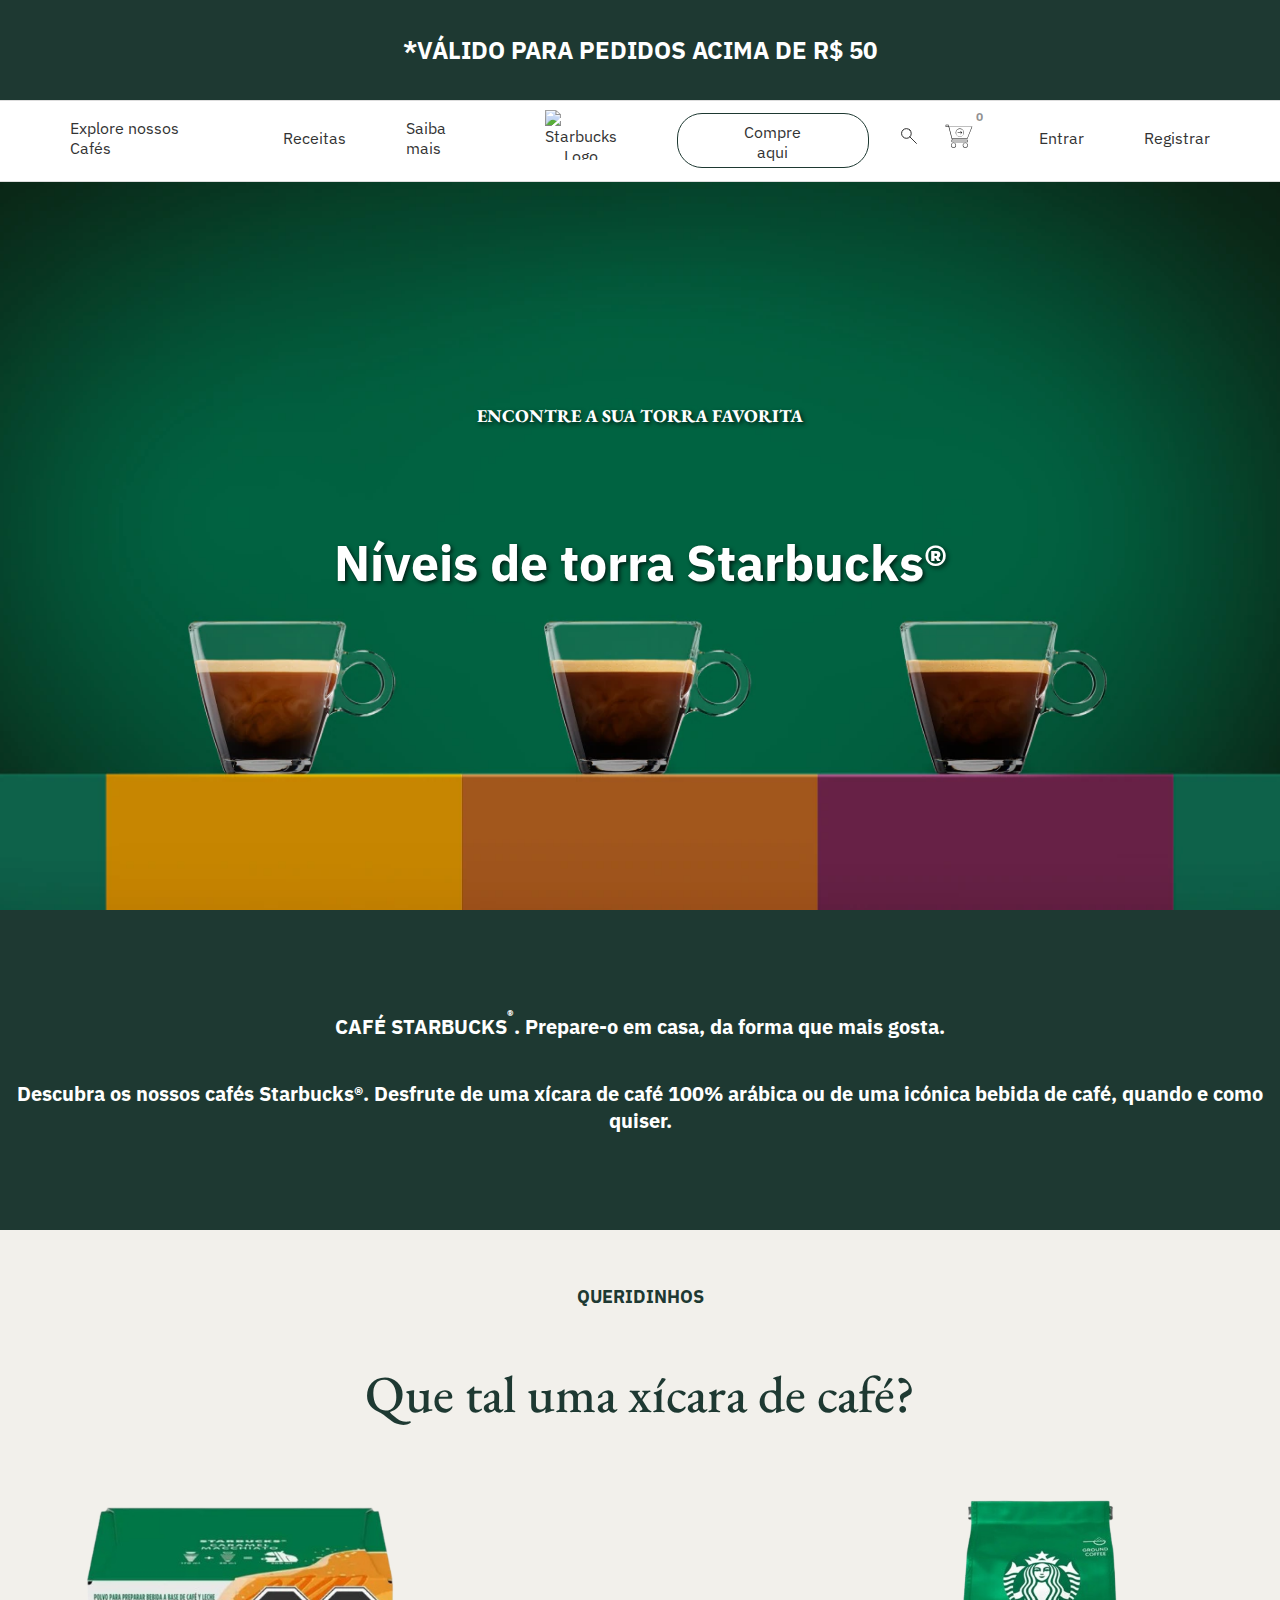
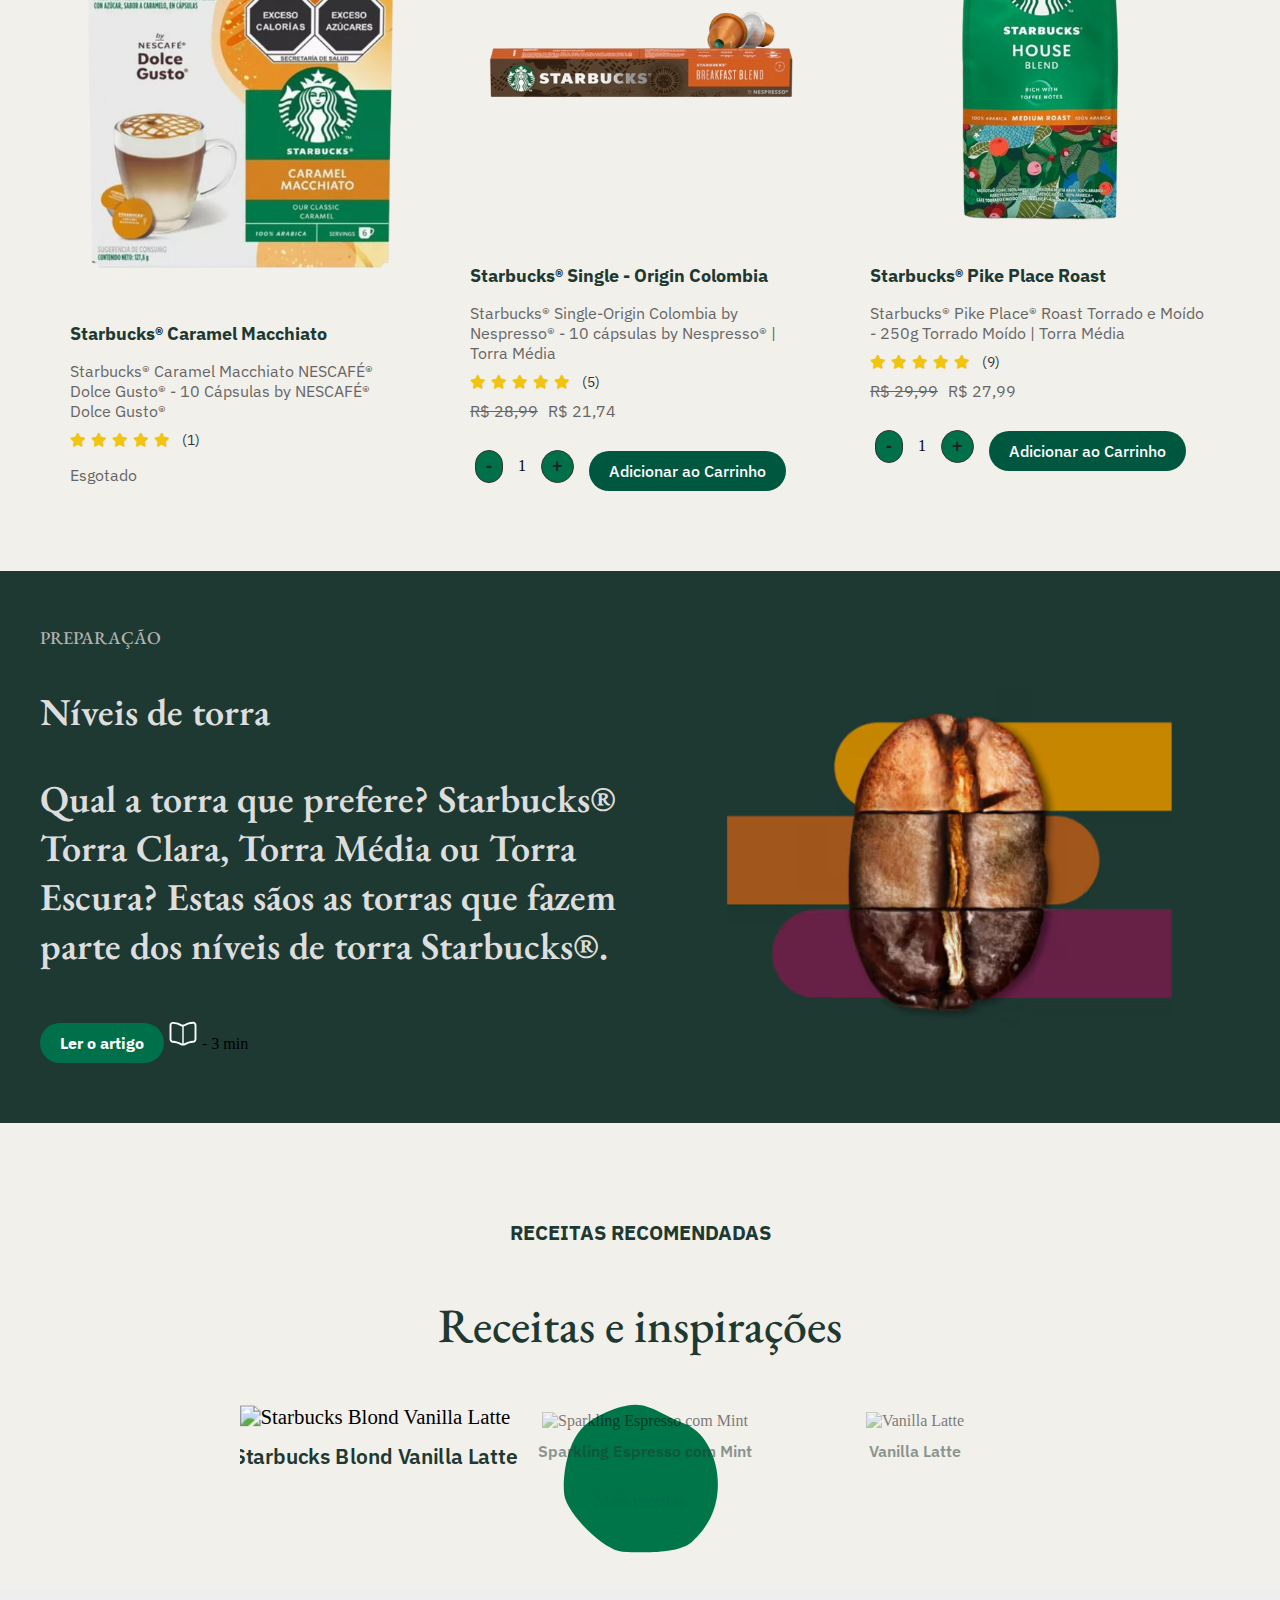
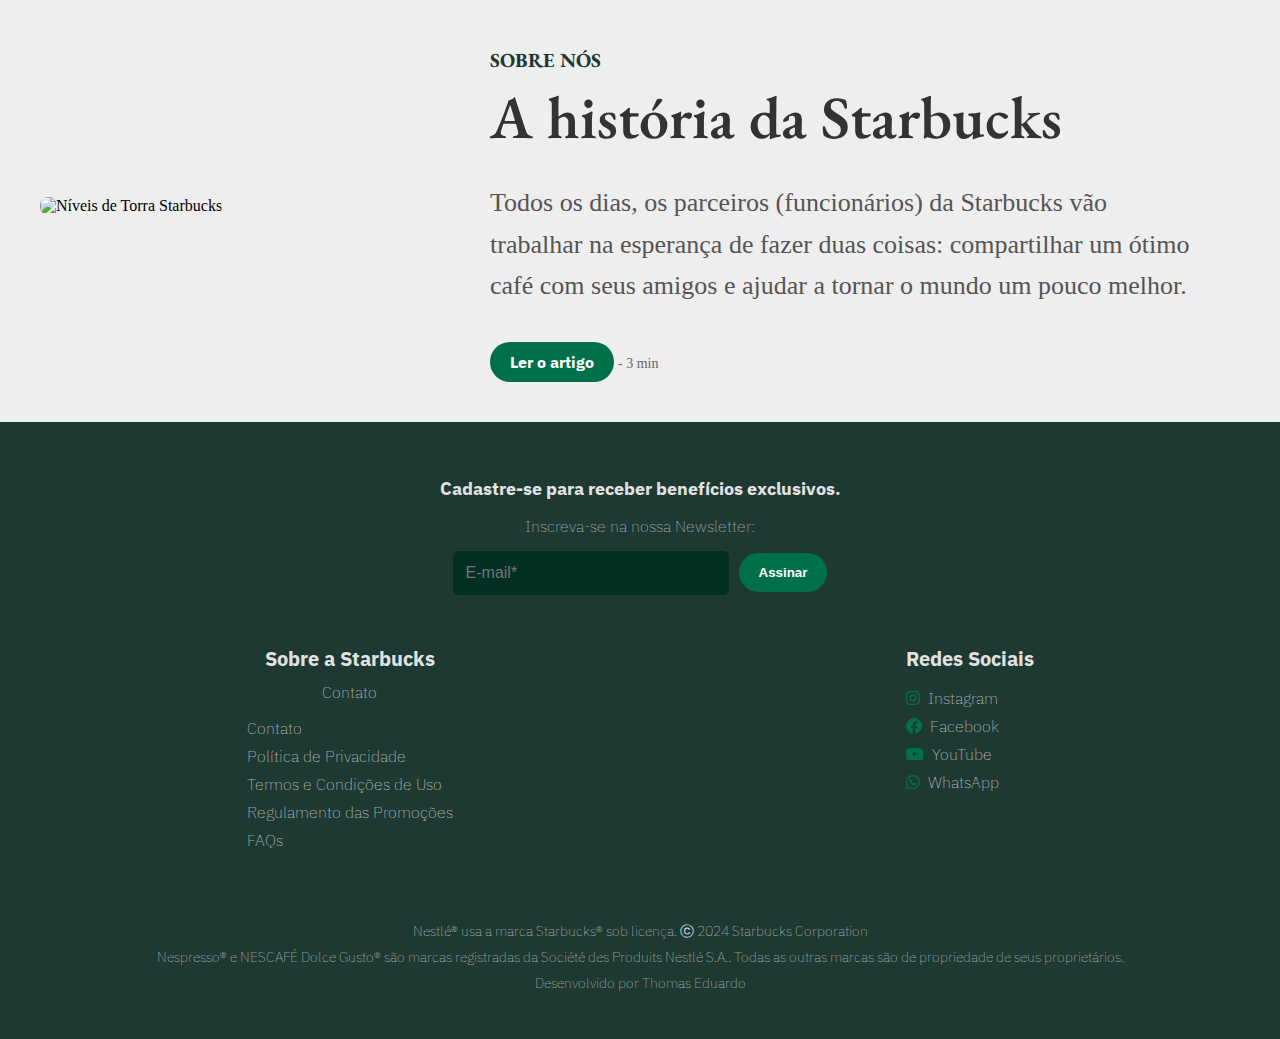
==== commit 5d1ef034: "Merge pull request #1 from devthmedu/nova-melhoria-por-devthm" ====
--- a/index.html
+++ b/index.html
@@ -74,6 +74,8 @@
     <div class="carousel">
         <div class="carousel-inner">
             <div class="carousel-item">
+                <h2 class="carousel-1-title">ENCONTRE A SUA TORRA FAVORITA</h2>
+                 <h2 class="carousel-1-subtitle">Níveis de torra Starbucks®</h2>
                 <img src="./assets/header-carrosel/1.webp" alt="Imagem 1">
             </div>
             <div class="carousel-item">
@@ -96,7 +98,7 @@
     </section>
 
 
- <section id="produtos-mais-vendidos">
+    <section id="produtos-mais-vendidos">
         <div class="produtos-container">
             <h2>QUERIDINHOS</h2>
             <p>Que tal uma xícara de café?</p>
@@ -118,7 +120,8 @@
                     <p class="status status-esgotado">Esgotado</p>
                 </div>
                 <div class="produto" data-id="2">
-                    <img src="./assets/queiridinhos/2.png" alt="Starbucks Single Origin Colombia" class="produto-imagem">
+                    <img src="./assets/queiridinhos/2.png" alt="Starbucks Single Origin Colombia"
+                        class="produto-imagem">
                     <h3>Starbucks® Single - Origin Colombia</h3>
                     <p>Starbucks® Single-Origin Colombia by Nespresso® - 10 cápsulas by Nespresso® | Torra Média</p>
                     <div class="classificacao">
@@ -200,6 +203,153 @@
         </div>
     </section>
 
+    <section id="receitas-recomendadas" class="container-receitas-recomendadas">
+        <div class="container">
+            <h2 class="title">Receitas Recomendadas</h2>
+            <p class="sub-title">Receitas e inspirações</p>
+            <img class="backgroundCarousel" src="./assets/img/backgroundCarousel.svg" alt="backgroundCarousel">
+            <div class="slider">
+                <div class="slider-inner">
+                    <div class="slider-item">
+                        <img src="https://www.starbucksathome.com/br/media/recipe/VANNILLATTE.png"
+                            alt="Starbucks Blond Vanilla Latte">
+                        <p class="slider-item__title">Starbucks Blond Vanilla Latte</p>
+                        <a class="slider-item__link" href="https://www.starbucksathome.com/br/recipe/vanilla-latte"></a>
+                    </div>
+                    <div class="slider-item">
+                        <img src="https://www.starbucksathome.com/br/media/recipe/SPARKLINGEXPRESS_1.png"
+                            alt="Sparkling Espresso com Mint">
+                        <p class="slider-item__title">Sparkling Espresso com Mint</p>
+                        <a class="slider-item__link"
+                            href="https://www.starbucksathome.com/br/recipe/sparkling-espresso"></a>
+                    </div>
+                    <div class="slider-item">
+                        <img src="https://www.starbucksathome.com/br/media/recipe/Vanilla_Latte_ContactShadow_Cream_0.png"
+                            alt="Vanilla Latte">
+                        <p class="slider-item__title">Vanilla Latte</p>
+                        <a class="slider-item__link" href="https://www.starbucksathome.com/br/recipe/vanilla-latte"></a>
+                    </div>
+                    <div class="slider-item">
+                        <img src="https://www.starbucksathome.com/br/media/recipe/affogatto.png" alt="Affogato">
+                        <p class="slider-item__title">Affogato</p>
+                        <a class="slider-item__link" href="https://www.starbucksathome.com/br/recipe/affogato"></a>
+                    </div>
+                    <div class="slider-item">
+                        <img src="https://www.starbucksathome.com/br/media/recipe/CON10032021_SpicedExpresso_CS-min.png"
+                            alt="Spiced Espresso Flat White">
+                        <p class="slider-item__title">Spiced Espresso Flat White</p>
+                        <a class="slider-item__link"
+                            href="https://www.starbucksathome.com/br/recipe/spiced-espresso-flat-white"></a>
+                    </div>
+                    <div class="slider-item">
+                        <img src="https://www.starbucksathome.com/br/media/recipe/AMERICANOSCOFFEE.png"
+                            alt="Caffé Americano">
+                        <p class="slider-item__title">Caffé Americano</p>
+                        <a class="slider-item__link"
+                            href="https://www.starbucksathome.com/br/recipe/caffe-americano"></a>
+                    </div>
+                    <div class="slider-item">
+                        <img src="https://www.starbucksathome.com/br/media/recipe/LATTEICED.png" alt="Iced Latte">
+                        <p class="slider-item__title">Iced Latte</p>
+                        <a class="slider-item__link" href="https://www.starbucksathome.com/br/recipe/iced-latte"></a>
+                    </div>
+                    <div class="slider-item">
+                        <img src="https://www.starbucksathome.com/br/media/recipe/MOCHA-LATTESS.png" alt="Caffé Mocha">
+                        <p class="slider-item__title">Caffé Mocha</p>
+                        <a class="slider-item__link" href="https://www.starbucksathome.com/br/recipe/caffe-mocha"></a>
+                    </div>
+                    <div class="slider-item">
+                        <img src="https://www.starbucksathome.com/br/media/recipe/TCAPPUCCINO.png" alt="Cappuccino">
+                        <p class="slider-item__title">Cappuccino</p>
+                        <a class="slider-item__link" href="https://www.starbucksathome.com/br/recipe/cappuccino"></a>
+                    </div>
+                    <div class="slider-item">
+                        <img src="https://www.starbucksathome.com/br/media/recipe/CARAMELICED.png"
+                            alt="Iced Caramel Macchiato">
+                        <p class="slider-item__title">Iced Caramel Macchiato</p>
+                        <a class="slider-item__link"
+                            href="https://www.starbucksathome.com/br/recipe/iced-caramel-macchiato"></a>
+                    </div>
+                    <div class="slider-item">
+                        <img src="https://www.starbucksathome.com/br/media/recipe/MACCHIATTOALLATTE.png"
+                            alt="Latte Macchiato">
+                        <p class="slider-item__title">Latte Macchiato</p>
+                        <a class="slider-item__link"
+                            href="https://www.starbucksathome.com/br/recipe/latte-macchiato"></a>
+                    </div>
+                </div>
+            </div>
+            <a href="#" class="btn-mais-receitas">Mais receitas</a>
+        </div>
+    </section>
+
+
+
+
+    <section id="sobre-nos">
+        <div class="sobre-nos-container">
+            <div class="sobre-nos-imagem">
+                <img src="https://www.starbucksathome.com/br/media/wysiwyg/S1_H1_4_25_0.jpg"
+                    alt="Níveis de Torra Starbucks">
+            </div>
+            <div class="sobre-nos-texto">
+                <h2 class="sobre-nos-titles">SOBRE NÓS</h2>
+                <p class="sobre-nos-subtitle">A história da Starbucks</p>
+                <p class="sobre-nos-descricao">
+                    Todos os dias, os parceiros (funcionários) da Starbucks vão trabalhar na esperança de fazer duas
+                    coisas: compartilhar um ótimo café com seus amigos e ajudar a tornar o mundo um pouco melhor.
+                </p>
+                <a href="https://www.starbucksathome.com/br/sobre-starbucks" class="btn-leia-mais">Ler o artigo</a>
+                <span class="sobre-nos-texto-min">- 3 min</span>
+            </div>
+        </div>
+    </section>
+
+
+    <footer>
+
+        <div class="newsletter">
+            <h2>Cadastre-se para receber benefícios exclusivos.</h2>
+            <p>Inscreva-se na nossa Newsletter:</p>
+            <form action="#" method="post">
+                <input type="email" placeholder="E-mail*" required>
+                <button type="submit">Assinar</button>
+            </form>
+        </div>
+
+        <div class="footer-content">
+            <div class="sobre-starbucks">
+                <h3>Sobre a Starbucks</h3>
+                <a href="https://www.starbucksathome.com/sobre-starbucks">Contato</a>
+                <ul>
+                    <li></i> <a href="https://www.starbucksathome.com/br/contato">Contato</a></li>
+                    <li></i> <a href="https://www.starbucksathome.com/br/privacidade">Política de Privacidade</a></li>
+                    <li></i> <a href="https://www.starbucksathome.com/br/terms-of-use">Termos e Condições de Uso</a></li>
+                    <li> <a href="https://www.starbucksathome.com/br/regulamento-das-promocoes">Regulamento das Promoções</a></li>
+                    <li> <a href="https://www.starbucksathome.com/br/perguntas-frequentes">FAQs</a></li>
+                </ul>
+            </div>
+
+            <div class="redes-sociais">
+                <h3>Redes Sociais</h3>
+                <ul>
+                    <li><i class="fab fa-instagram"></i> <a href="https://www.instagram.com/starbucks/">Instagram</a>
+                    </li>
+                    <li><i class="fab fa-facebook"></i> <a href="https://www.facebook.com/starbucks/">Facebook</a></li>
+                    <li><i class="fab fa-youtube"></i> <a href="https://www.youtube.com/user/starbucks">YouTube</a></li>
+                    <li><i class="fab fa-whatsapp"></i> <a
+                            href="https://api.whatsapp.com/send?phone=SEU_NUMERO">WhatsApp</a></li>
+                </ul>
+            </div>
+        </div>
+
+        <div class="informacoes-adicionais">
+            <p>Nestlé® usa a marca Starbucks® sob licença. ⓒ 2024 Starbucks Corporation</p>
+            <p>Nespresso® e NESCAFÉ Dolce Gusto® são marcas registradas da Société des Produits Nestlé S.A.. Todas as
+                outras marcas são de propriedade de seus proprietários.</p>
+                <p>Desenvolvido por Thomas Eduardo</p>
+        </div>
+    </footer>
 
 
     <script src="./src/js/script.js"></script>
--- a/src/css/styles.css
+++ b/src/css/styles.css
@@ -133,7 +133,6 @@
     position: absolute;
     top: -10px; 
     right: -10px; 
-    background: red;
     color: white;
     border-radius: 50%;
     width: 20px; 
@@ -148,7 +147,7 @@
 .produto-imagem { width: 100px; height: auto; }
 .btn-quantidade { margin: 0 5px; }
 .btn-adicionar { margin-top: 10px; }
-#cart-count { font-size: 16px; color: rgb(9, 9, 9); }
+#cart-count { font-size: 12px; color: rgba(9, 9, 9, 0.452); }
 .status-esgotado { color: red; }
 .status-disponivel { color: green; }
 
@@ -176,20 +175,19 @@
 }
 
 .navigation li {
-    margin: 0 15px;
+    margin: 0 30px;
     position: relative;
-     color: #151515;
+    color: #151515;
 }
 
 .btn-compre {
     color: #151515;
     border: 1px solid #1e3932;
     border-radius: 25px;
-    padding: 10px 20px;
-    font-family: 'IBM Plex Sans', sans-serif;
-    font-weight: 500;
+    padding: 8px 50px;
+    font-family: 'IBM Plex Sans', sans-serif;
+    font-weight: 300;
     font-size: 16px;
-    text-decoration: none;
     display: inline-block;
     text-align: center;
     transition: background-color 0.3s, color 0.3s;
@@ -198,7 +196,7 @@
 .btn-compre:hover, .btn-compre:focus {
     color: #000000;
     border-color: #14503d;
-    text-decoration: none;
+
     outline: none;
 }
 
@@ -309,57 +307,106 @@
     height: 100%;
     box-sizing: border-box;
 }
-
+.carousel-item {
+    position: relative; /* Permite o posicionamento absoluto do título e subtítulo */
+    text-align: center; /* Centraliza o texto */
+}
+
+.carousel-1-title {
+    position: absolute;
+    top: 32%; 
+    left: 50%;
+    transform: translate(-50%, -50%); /* Centraliza o título */
+    font-family: "EB Garamond", serif;
+    font-weight: 800;
+    font-size: 18px; /* Aumenta o tamanho da fonte do título */
+    color: #ffffff;
+    z-index: 10; 
+    text-shadow: 2px 2px 4px rgba(0, 0, 0, 0.7); /* Adiciona sombra para legibilidade */
+}
+
+.carousel-1-subtitle {
+    position: absolute;
+    top: 48%; 
+    left: 50%; 
+    transform: translate(-50%, -50%); 
+    font-family: 'IBM Plex Sans', sans-serif;
+    font-weight: 400;
+    color: #ffffff; 
+    font-size: 50px; /* Tamanho da fonte do subtítulo */
+    font-weight: bold; 
+    text-shadow: 2px 2px 4px rgba(0, 0, 0, 0.7); /* Adiciona sombra para legibilidade */
+    z-index: 10; 
+    margin-bottom: 2rem;
+}
 .carousel-item img {
     width: 100%;
     height: 100%;
-    object-fit: cover;
-}
-
-.carousel-control {
-    position: absolute;
-    top: 50%;
-    width: 50px;
-    height: 50px;
-    background-color: rgba(0, 0, 0, 0.5);
-    color: white;
-    border: none;
-    border-radius: 50px;
-    cursor: pointer;
-    font-size: 24px;
-    text-align: center;
-    line-height: 50px;
-    transform: translateY(-50%);
-}
-
-.carousel-control.prev {
-    left: 10px;
-}
-
-.carousel-control.next {
-    right: 10px;
-}
-
+    object-fit: cover; /* Mantém a proporção da imagem sem distorção */
+    display: block;
+}
+
+/* Ajustes para dispositivos menores */
+@media (max-width: 1200px) {
+    .carousel {
+        height: 75vh; /* Ajuste a altura conforme necessário */
+    }
+}
+
+@media (max-width: 992px) {
+    .carousel {
+        height: 60vh; /* Ajuste a altura conforme necessário */
+    }
+}
 
 @media (max-width: 768px) {
+    .carousel {
+        height: 50vh; /* Ajuste a altura conforme necessário */
+    }
+
     .carousel-control {
         width: 40px;
         height: 40px;
         font-size: 20px;
     }
-
-    .carousel-item img {
-        height: auto; 
-    }
 }
 
 @media (max-width: 480px) {
+    .carousel {
+        height: 40vh; /* Ajuste a altura conforme necessário */
+    }
+
     .carousel-control {
         width: 35px;
         height: 35px;
         font-size: 18px;
     }
 }
+@media (max-width: 768px) {
+    .carousel-1-title {
+        font-size: 12px; 
+        top: 40%; 
+    }
+
+    .carousel-1-subtitle {
+        font-size: 20px; 
+        top: 45%; 
+    }
+}
+
+@media (max-width: 480px) {
+    .carousel-1-title {
+        font-size: 10px; /* Tamanho ainda menor */
+        top: 25%; 
+    }
+
+    .carousel-1-subtitle {
+        font-size: 16px; /* Tamanho ainda menor */
+        top: 40%; 
+    }
+}
+
+
 
 
 .cafe-content {
@@ -433,6 +480,8 @@
     }
 }
 
+
+/* Estilo Geral para Produtos Mais Vendidos */
 #produtos-mais-vendidos {
     padding: 40px 20px;
 }
@@ -441,7 +490,6 @@
     max-width: 1200px;
     margin: 0 auto;
     text-align: center;
-
 }
 
 .produtos-container h2 {
@@ -473,12 +521,12 @@
     flex: 1 1 calc(33.333% - 20px);
     box-sizing: border-box;
     text-align: left;
-    position: relative; /* Para posicionar a imagem corretamente */
+    position: relative;
 }
 
 .produto-imagem {
     background-color: #f2f0eb;
-    width: 70%;
+    width: 100%; /* Ajusta a largura da imagem para o contêiner */
     height: auto;
     margin-bottom: 15px;
 }
@@ -505,6 +553,17 @@
     font-size: 14px;
     color: #333;
     margin-bottom: 10px;
+    display: flex;
+    align-items: center;
+    gap: 10px;
+}
+
+.estrelas {
+    color: #f1c40f;
+}
+
+.estrelas i {
+    margin-right: 2px;
 }
 
 .status {
@@ -518,7 +577,7 @@
 .preco-container {
     display: flex;
     align-items: center;
-    gap: 10px; /* Espaço entre o preço antigo e o preço atual */
+    gap: 10px;
     margin-bottom: 10px;
 }
 
@@ -528,7 +587,7 @@
     font-size: 16px;
     color: #5c0000;
     text-decoration: line-through;
-    margin: 0; /* Remove margem adicional */
+    margin: 0;
 }
 
 .preco-atual {
@@ -536,19 +595,20 @@
     font-weight: 700;
     font-size: 18px;
     color: #1e3932;
-    margin: 0; /* Remove margem adicional */
+    margin: 0;
 }
 
 .quantidade-container {
     display: flex;
     align-items: center;
-    gap: 10px; /* Espaço entre a quantidade e o botão adicionar */
+    gap: 10px;
     margin-bottom: 10px;
 }
+
 .quantidade {
     display: flex;
     align-items: center;
-    gap: 10px; /* Espaço entre os botões de quantidade */
+    gap: 10px;
 }
 
 .btn-quantidade {
@@ -577,43 +637,26 @@
     background-color: #14503d;
 }
 
-.classificacao {
-    font-family: 'IBM Plex Sans', sans-serif;
-    font-weight: 400;
-    font-size: 14px;
-    color: #333;
-    display: flex;
-    align-items: center;
-    gap: 10px; /* Espaço entre as estrelas e o texto */
-}
-
-.estrelas {
-    color: #f1c40f; /* Cor das estrelas, ajustável */
-}
-
-.estrelas i {
-    margin-right: 2px; /* Espaço entre as estrelas */
-}
-
-
-
+/* Estilo para Preparação */
 #preparacao {
-    background-color: #1e3932; /* Cor de fundo clara para contraste */
+    background-color: #1e3932;
     padding: 40px 20px;
 }
 
 .preparacao-container {
     display: flex;
+    flex-wrap: wrap; /* Permite que a imagem e o texto se movam em dispositivos menores */
     align-items: center;
     justify-content: space-between;
     max-width: 1200px;
     margin: 0 auto;
-    gap: 20px; /* Espaço entre texto e imagem */
+    gap: 20px;
 }
 
 .preparacao-texto {
     flex: 1;
-    max-width: 50%;
+    max-width: 100%; /* Ajusta a largura máxima para a tela menor */
+    margin-bottom: 20px;
 }
 
 .preparacao-texto h2 {
@@ -656,7 +699,7 @@
 
 .preparacao-imagem {
     flex: 1;
-    max-width: 50%;
+    max-width: 100%; /* Ajusta a largura máxima para a tela menor */
 }
 
 .preparacao-imagem img {
@@ -664,44 +707,455 @@
     height: auto;
 }
 
-
-.tempo-container {
-    display: flex;
-    align-items: center;
-    gap: 1px; /* Espaçamento entre o texto e o ícone */
-    margin-top: 20px; /
+/* Responsividade */
+@media (max-width: 768px) {
+    .produto {
+        flex: 1 1 calc(50% - 20px); /* Dois produtos por linha */
+    }
+    
+    .preparacao-container {
+        flex-direction: column; /* Coloca a imagem e o texto em coluna */
+        text-align: center; /* Centraliza o texto */
+    }
+    
+    .preparacao-texto {
+        max-width: 100%;
+        margin-bottom: 20px;
+    }
+
+    .preparacao-imagem img {
+        width: 100%;
+        height: auto;
+    }
+}
+
+@media (max-width: 480px) {
+    .produto {
+        flex: 1 1 100%; /* Um produto por linha */
+    }
+
+    .btn-quantidade {
+        font-size: 16px; /* Ajusta o tamanho dos botões de quantidade */
+    }
+
+    .btn-adicionar {
+        font-size: 14px; /* Ajusta o tamanho do botão adicionar */
+        padding: 8px 16px;
+    }
+
+    .preparacao-texto p {
+        font-size: 28px; /* Ajusta o tamanho do texto para dispositivos menores */
+    }
+}
+
+
+.container-receitas-recomendadas {
+    position: relative;
+    padding: 0 20px;
+    text-align: center;
+    margin-bottom: 80px;
+    margin-top: 6rem;
+}
+
+.container {
+    position: relative;
+    padding: 0 20px;
+    text-align: center;
+    margin-bottom: 60px;
+}
+
+.title {
+    font-family: 'IBM Plex Sans', sans-serif;
+    font-weight: 700;
+    font-size: 20px;
+    color: #1e3932;
+    margin-bottom: 5px;
+    text-transform: uppercase;
+}
+
+.sub-title {
+    font-family: "EB Garamond", serif;
+    font-weight: 500;
+    font-size: 48px;
+    color: #1e3932;
+    margin-bottom: 20px;
+}
+
+.slider {
+    position: relative;
+    padding: 20px 0;
+    overflow: hidden;
+    max-width: 800px;
+    margin: 0 auto;
+}
+
+.slider-inner {
+    display: flex;
+    transition: transform 0.3s ease;
+    width: calc(250px * 3 + 20px * 2);
+}
+
+.slider-item {
+    flex: 0 0 250px;
+    margin: 0 10px;
+    text-align: center;
+    transition: opacity 0.3s, transform 0.3s; 
+    cursor: pointer;
+    opacity: 0.5; 
+}
+
+.slider-item.active {
+    opacity: 3; 
+    transform: scale(1.3); /
+}
+
+.slider-item:not(.active) {
+    opacity: 0.9; 
+    transform: scale(1); 
+}
+
+.slider-item img {
+    width: 100%; /* Ajusta para 100% do contêiner */
+    margin-top: 1rem;
+}
+
+.btn-mais-receitas {
+    margin-top: 5rem;
+    padding: 0;
+    color: #00704a;
+    text-decoration: underline;
+    font-weight: bold;
+    background: none;
+    border: none;
+    cursor: pointer;
+    transition: color 0.3s;
+}
+
+.btn-Mais-receitas:hover {
+    color: #005c3e;
+}
+
+.backgroundCarousel {
+    position: absolute;
+    left: 0;
+    width: 100%;
+    height: 60%;
+    z-index: -1; 
+    margin-top: 1rem;
+    margin-bottom: 1rem;
+}
+
+@media (max-width:768px) {
+    .backgroundCarousel {
+        display: none; /* Oculta o background em telas menores */
+    }
+}
+
+@media (max-width: 768px) {
+    .slider-item {
+     
+        opacity: 0.5;
+       
+    }
+
+    .slider-item.active {
+        opacity: 1;
+        transform: scale(1);
+    }
+
+    .slider-item:not(.active) {
+        opacity: 0.2;
+       
+    }
+
+    .sub-title {
+        font-size: 36px;
+    }
+
+    .title {
+        font-size: 18px;
+    }
+
+ 
+    .slider-item img {
+        width: 100%;
+        margin-top: 1rem;
+    }
+}
+
+@media (max-width: 480px) {
+    .slider-item {
+        flex: 0 0 150px;
+    }
+
+    .sub-title {
+        font-size: 28px;
+    }
+
+    .slider-item__title {
+        font-size: 14px;
+    }
+
+    .slider-item__link {
+        font-size: 12px;
+    }
+}
+
+.slider-item__title {
+    font-family: 'IBM Plex Sans', sans-serif;
+    font-size: 16px;
+    font-weight: 600;
+    color: #1e3932;
+    margin: 10px 0;
+    line-height: 1.4;
+}
+
+.slider-item__link {
+    font-family: 'IBM Plex Sans', sans-serif;
+    font-size: 14px;
+    color: #00704a;
+    text-decoration: none;
+    font-weight: 500;
+    transition: color 0.3s;
+}
+
+.slider-item__link:hover {
+    color: #005c3e;
+    text-decoration: underline;
+}
+
+
+
+#sobre-nos {
+    padding: 40px 20px;
+    background-color: #eeeeee;
+}
+
+.sobre-nos-container {
+    display: flex;
+    flex-wrap: wrap;
+    align-items: center;
+    justify-content: space-between;
+    max-width: 1200px;
+    margin: 0 auto;
+    gap: 50px;
+
+}
+
+.sobre-nos-texto {
+    flex: 1;
+    margin-right: 40px;
+    min-width: 250px;
+}
+
+
+.sobre-nos-titles {
+    font-family: "EB Garamond", serif;
+    font-weight: 700;
+    font-size: 20px;
+    font-weight: bold;
+    color: #1e3932;
+    margin-bottom: -55px;
+    text-align: left;
+}
+
+.sobre-nos-subtitle {
+    font-family: "EB Garamond", serif;
+    font-weight: 400;
+    font-size: 60px;
+    font-weight: 600;
+    color: #333;
+    margin-bottom: 10px;
+    text-align: left;
+}
+
+.sobre-nos-descricao {
+    font-size: 26px;
+    color: #555;
+    line-height: 1.6;
+    margin-bottom: 20px;
+    text-align: left;
 }
 
 .btn-leia-mais {
-    font-family: 'IBM Plex Sans', sans-serif;
-    font-weight: 700;
-    color: #fff;
-    padding: 18px 25px;
+    display: inline-block;
+    margin-top: 15px;
+    padding: 10px 20px;
+    background-color: #00704a;
+    color: white;
+    text-decoration: none;
+    border-radius: 55px;
+    transition: background-color 0.3s;
+    font-weight: bold;
+}
+
+.btn-leia-mais:hover {
+    background-color: #005c3e;
+}
+
+.sobre-nos-imagem {
+    flex: 1;
+    max-width: 400px;
+}
+
+.sobre-nos-imagem img {
+    width: 100%;
+    border-radius: 8px;
+}
+
+.sobre-nos-texto-min {
+    font-size: 14px;
+    color: #666;
+    margin-top: 10px;
+}
+
+@media (max-width: 768px) {
+    .sobre-nos-container {
+        flex-direction: column;
+        align-items: flex-start;
+    }
+
+    .sobre-nos-texto {
+        margin-right: 0;
+        margin-bottom: 20px;
+    }
+}
+
+footer {
+    background-color: #1e3932;
+    color: #e2e2e2;
+    padding: 40px 20px;
+    text-align: center;
+    font-family: 'IBM Plex Sans', sans-serif;
+    font-weight: 100;
+    display: flex;
+    flex-direction: column; /* Muda para coluna para melhor centralização */
+    align-items: center; /* Centraliza os itens horizontalmente */
+}
+
+.newsletter {
+    margin-bottom: 30px;
+}
+
+.newsletter h2 {
+    font-size: 18px;
+    font-weight: bold;
+    margin-bottom: 10px;
+}
+
+.newsletter p {
+    font-size: 16px;
+    margin-bottom: 15px;
+}
+
+.newsletter form {
+    display: flex;
+    justify-content: center;
+    align-items: center;
+    margin-top: 10px;
+}
+
+input[type="email"] {
+    background-color: #013023;
+    padding: 12px;
+    border-radius: 5px;
+    border: 1px solid #013023;
+    margin-right: 10px;
+    width: 250px;
+    font-size: 16px;
+}
+
+button {
+    background-color: #00704a;
+    color: #ffffff;
+    border: none;
     border-radius: 25px;
+    padding: 12px 20px;
+    cursor: pointer;
+    font-weight: bold;
+    transition: background-color 0.3s, transform 0.3s;
+}
+
+button:hover {
+    background-color: #005c3e;
+    transform: scale(1.05);
+}
+
+.footer-content {
+    display: flex;
+    justify-content: space-around;
+    width: 100%;
+    margin-bottom: 30px;
+    flex-wrap: wrap; /* Permite que os itens quebrem em várias linhas */
+}
+
+.sobre-starbucks, .redes-sociais {
+    margin: 0 20px;
+    text-align: center; /* Centraliza o texto dentro de cada coluna */
+}
+
+h3 {
+    font-size: 20px;
+    font-weight: bold;
+    margin-bottom: 10px;
+}
+
+ul {
+    list-style: none;
+    padding: 0;
+}
+
+ul li {
+    margin: 8px 0;
+    display: flex;
+    align-items: center;
+}
+
+ul li i {
+    margin-right: 8px;
+    color: #00704a;
+}
+
+a {
+    color: #ffffff;
     text-decoration: none;
-    transition: background-color 0.3s;
-    margin-right: 15px;
-    margin-top: 2rem;
-}
-
-.btn-leia-mais:hover {
-    background-color: #00754a;
-}
-
- svg {
-    width: 24px; 
-    height: 24px; 
-    fill: #fff; /* Cor do ícone SVG */
-    vertical-align: middle; /* Alinha verticalmente com o texto */
-}
-
-.preparacao-texto span {
-    font-family: 'IBM Plex Sans', sans-serif;
-    font-weight: 400;
-    color: #fff;
-    padding: 10px 15px;
-    border-radius: 5px;
-    text-decoration: none;
-    transition: background-color 0.3s;
-    margin-right: 15px;
-}+    transition: color 0.3s;
+}
+
+a:hover {
+    color: #c4e3e0;
+    text-decoration: underline;
+}
+
+.informacoes-adicionais {
+    font-size: 14px;
+    line-height: 1.5;
+    margin-top: 20px;
+}
+
+.informacoes-adicionais p {
+    margin: 5px 0;
+}
+
+@media (max-width: 768px) {
+    footer {
+        flex-direction: column;
+    }
+    
+    input[type="email"] {
+        width: 100%;
+        max-width: 300px;
+    }
+    
+    h2 {
+        font-size: 20px;
+    }
+
+    h3 {
+        font-size: 18px;
+    }
+
+    p {
+        font-size: 14px;
+    }
+}
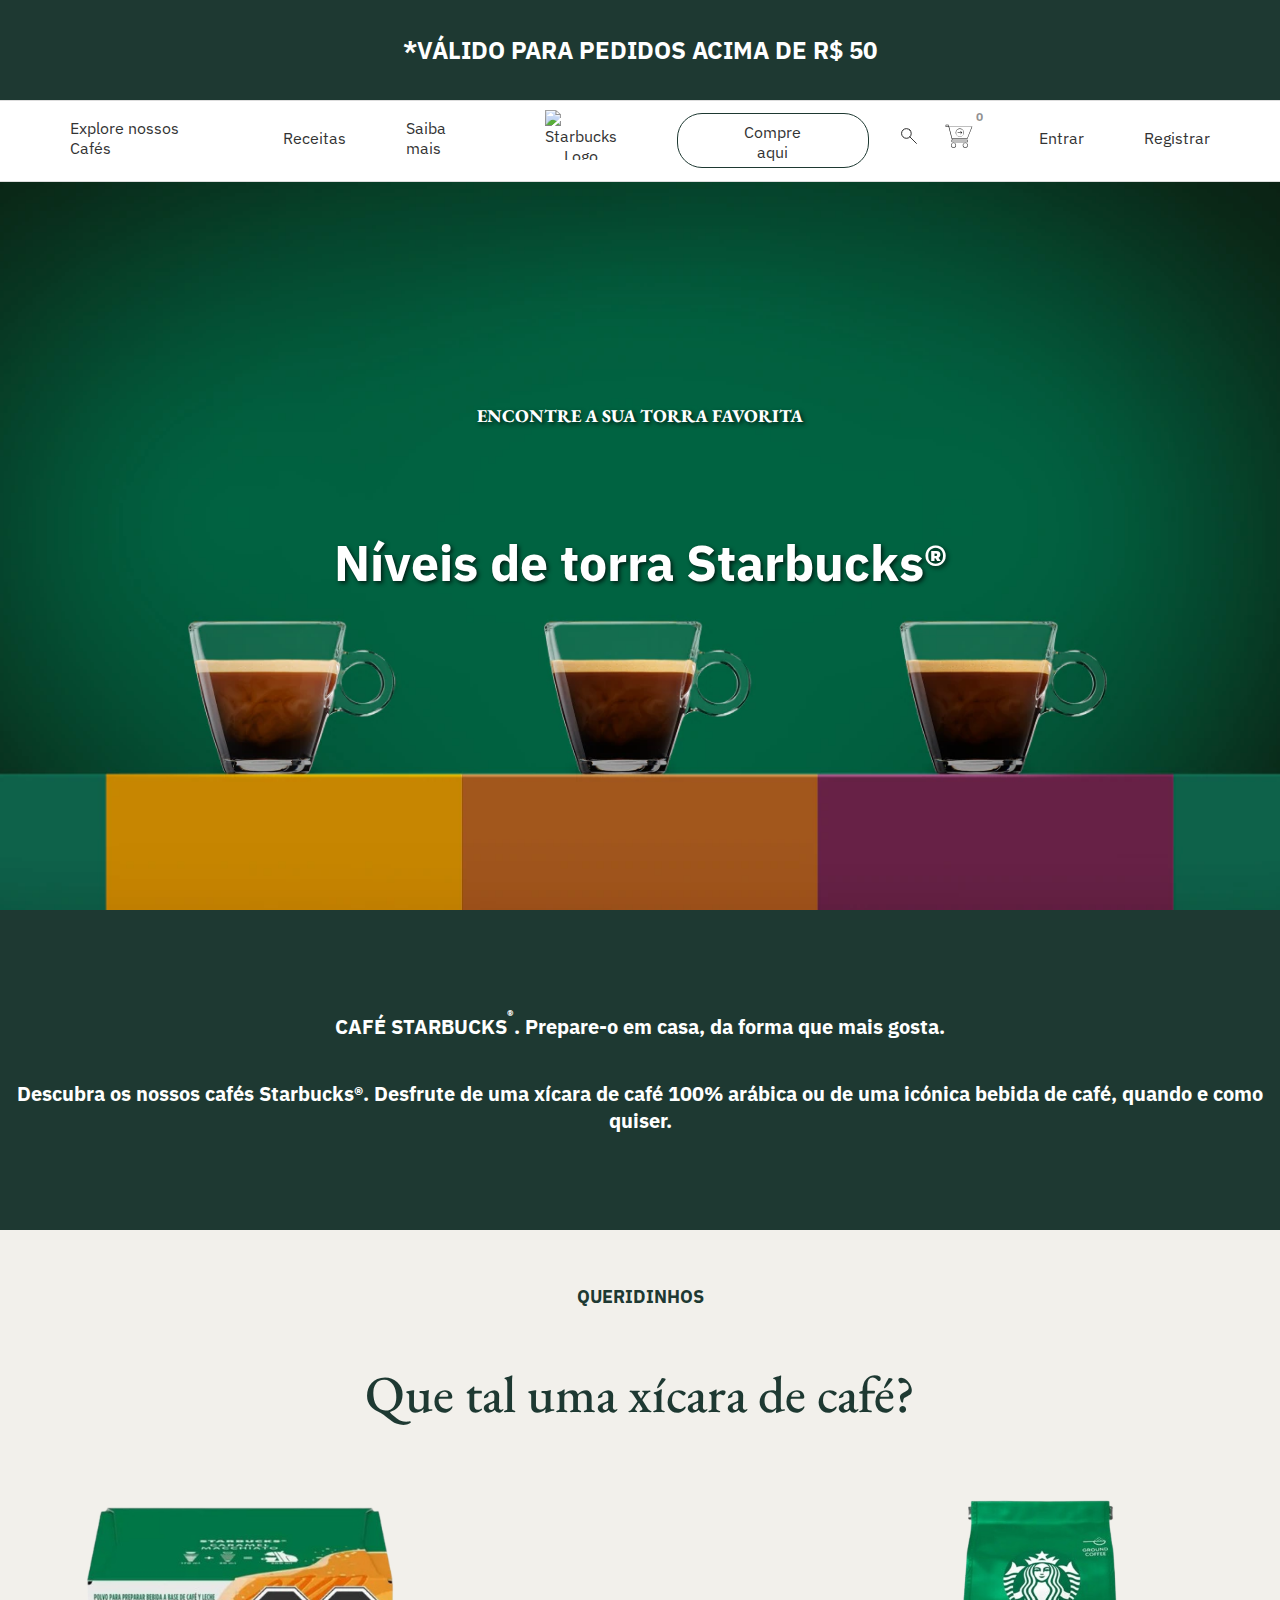
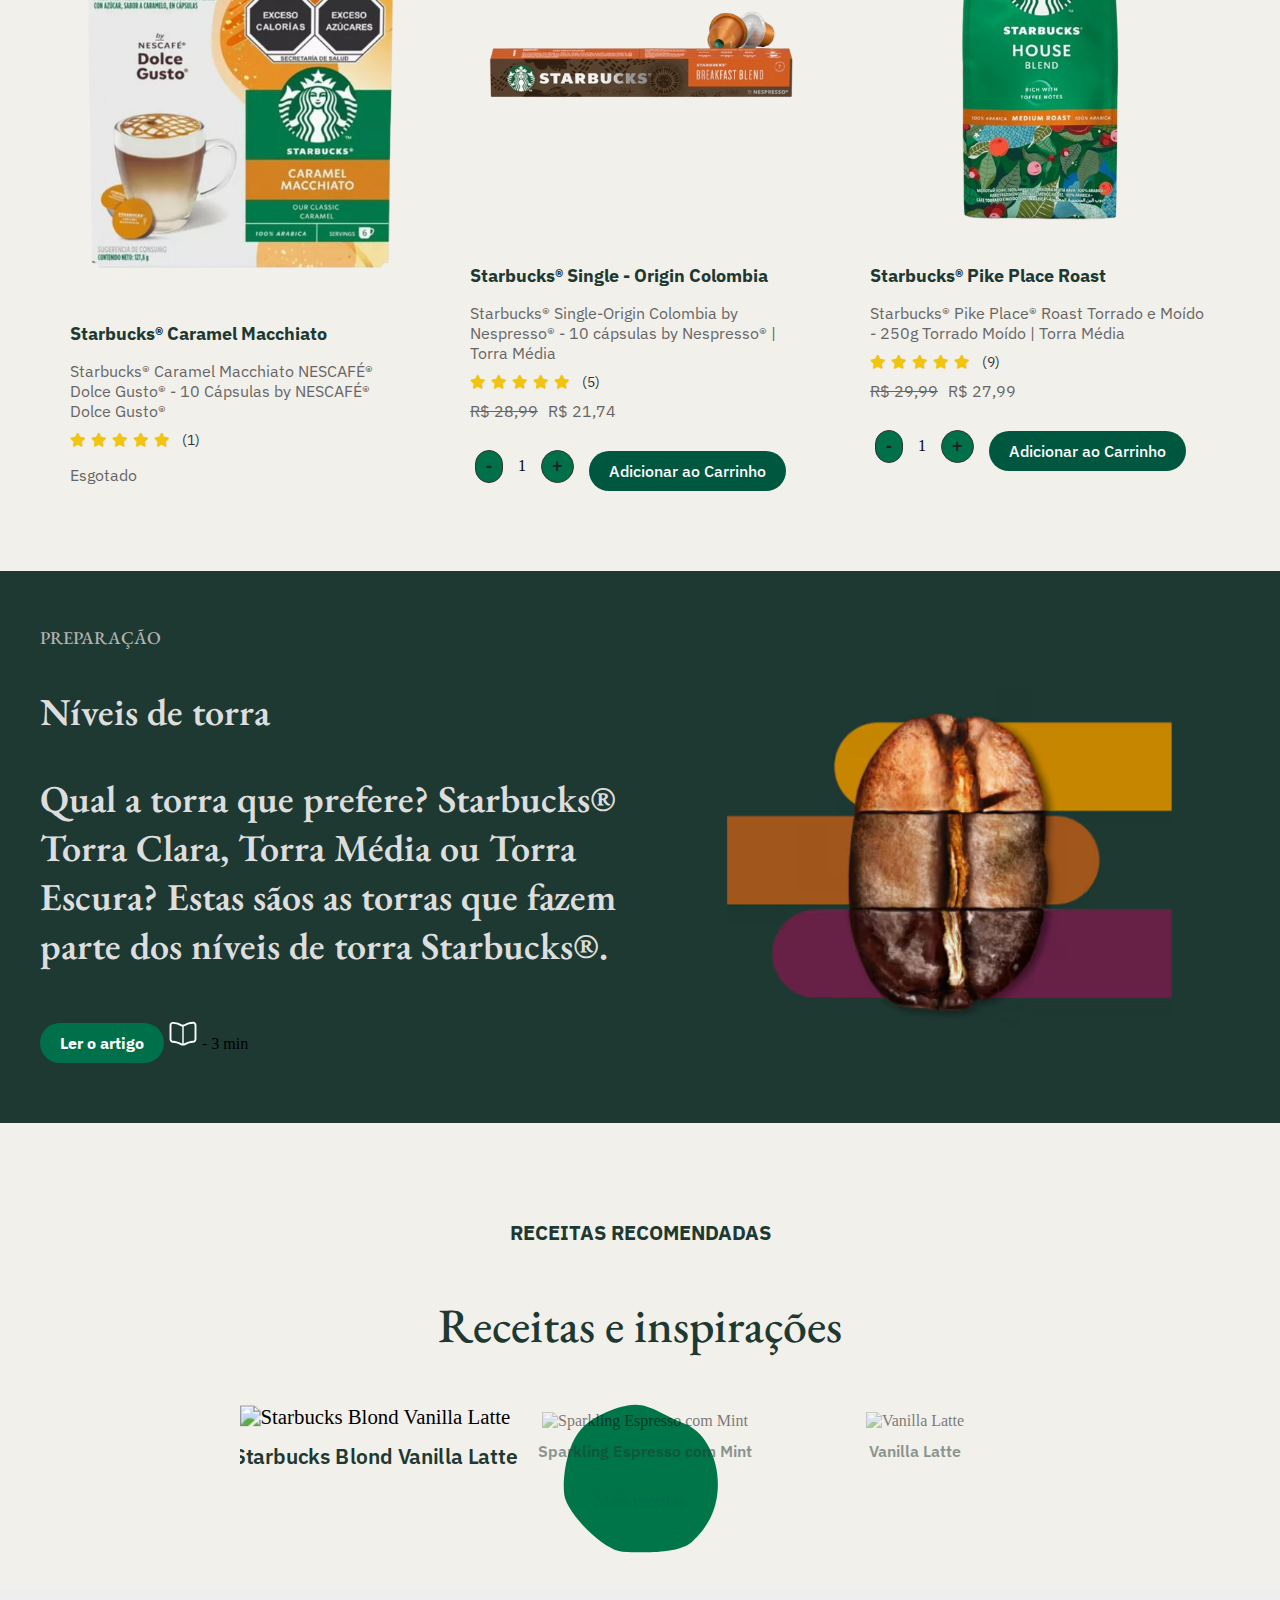
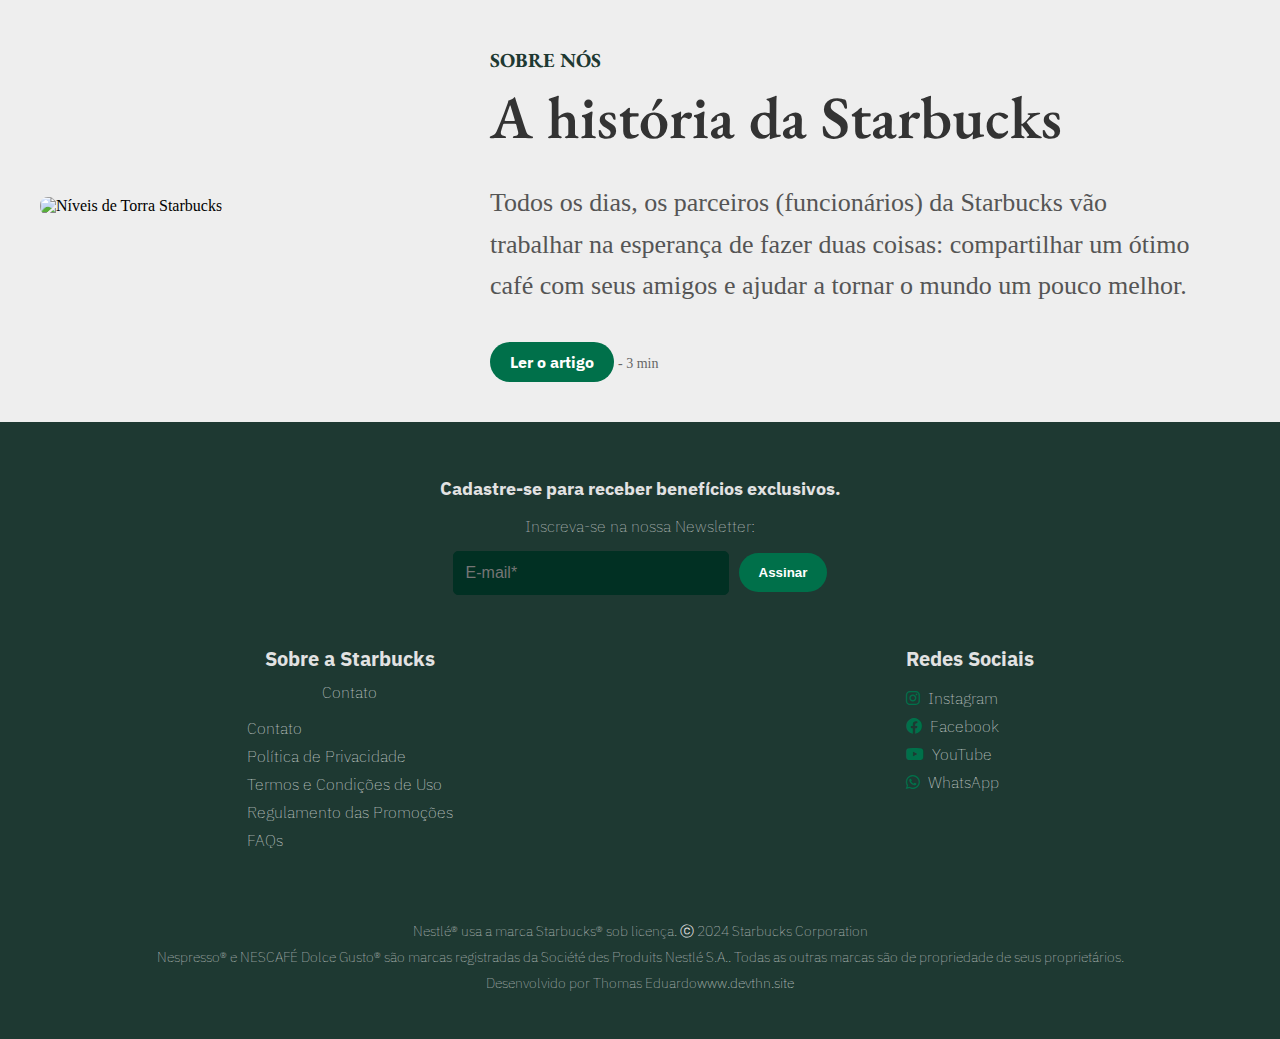
==== commit 12674576: "Merge pull request #4 from devthmedu/minha-contribuicao" ====
--- a/index.html
+++ b/index.html
@@ -347,7 +347,7 @@
             <p>Nestlé® usa a marca Starbucks® sob licença. ⓒ 2024 Starbucks Corporation</p>
             <p>Nespresso® e NESCAFÉ Dolce Gusto® são marcas registradas da Société des Produits Nestlé S.A.. Todas as
                 outras marcas são de propriedade de seus proprietários.</p>
-                <p>Desenvolvido por Thomas Eduardo</p>
+                <p>Desenvolvido por Thomas Eduardo<a>www.devthn.site </a> </p>
         </div>
     </footer>
 
